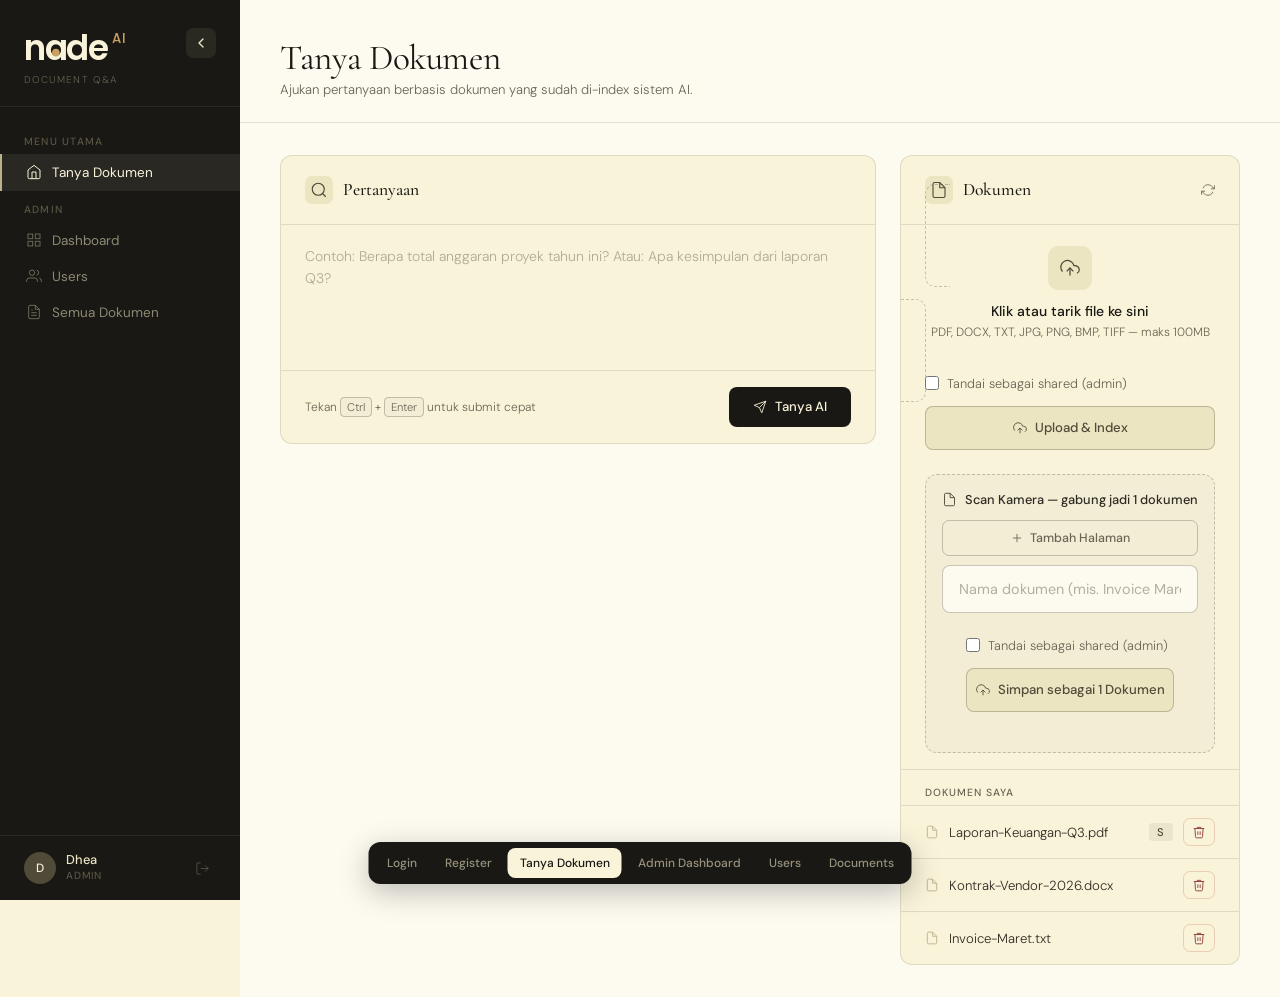
==== docs/index.html @ a58bf625 "Add preview.html" ====
<!DOCTYPE html>
<html lang="id">
<head>
<meta charset="UTF-8">
<meta name="viewport" content="width=device-width, initial-scale=1.0">
<title>Preview — Nade AI</title>
<link rel="preconnect" href="https://fonts.googleapis.com">
<link rel="preconnect" href="https://fonts.gstatic.com" crossorigin>
<link href="https://fonts.googleapis.com/css2?family=Cormorant+Garamond:ital,wght@0,300;0,400;0,500;0,600;1,300;1,400&family=DM+Sans:wght@300;400;500&family=Poppins:wght@500;600;700&display=swap" rel="stylesheet">
<style>
:root {
  --cream-lightest: #F8F3D9;
  --cream-light: #EBE5C2;
  --cream-mid: #B9B28A;
  --cream-dark: #504B38;
  --ink: #1A1814;
  --ink-soft: #2E2B22;
  --ink-muted: #6B6554;
  --surface: #FDFAF0;
  --surface-2: #F3EDD6;
  --border: rgba(80,75,56,0.15);
  --border-strong: rgba(80,75,56,0.3);
}

* { margin: 0; padding: 0; box-sizing: border-box; }

body {
  font-family: 'DM Sans', sans-serif;
  background: var(--cream-lightest);
  color: var(--ink);
  min-height: 100vh;
  overflow-x: hidden;
}

/* Subtle scrollbar */
::-webkit-scrollbar { width: 5px; }
::-webkit-scrollbar-track { background: transparent; }
::-webkit-scrollbar-thumb { background: var(--border-strong); border-radius: 3px; }

@keyframes fadeUp {
  from { opacity: 0; transform: translateY(12px); }
  to   { opacity: 1; transform: translateY(0); }
}

/* Toast */
#toast {
  position: fixed;
  bottom: 2rem; left: 50%; transform: translateX(-50%);
  background: var(--ink);
  color: var(--cream-lightest);
  padding: 0.75rem 1.5rem;
  border-radius: 8px;
  font-size: 0.825rem;
  opacity: 0;
  pointer-events: none;
  transition: opacity 0.2s;
  z-index: 9999;
  white-space: nowrap;
}
#toast.show { opacity: 1; }

/* ─── FORMS ─── */
.form-group { margin-bottom: 1.25rem; }

.form-label {
  display: block;
  font-size: 0.75rem;
  font-weight: 500;
  color: var(--cream-dark);
  margin-bottom: 0.5rem;
  text-transform: uppercase;
  letter-spacing: 0.08em;
}

.form-label span {
  font-weight: 300;
  text-transform: none;
  letter-spacing: 0;
  color: var(--ink-muted);
}

.form-input {
  width: 100%;
  height: 48px;
  background: var(--surface);
  border: 1px solid var(--border-strong);
  border-radius: 8px;
  padding: 0 1rem;
  font-family: 'DM Sans', sans-serif;
  font-size: 0.9rem;
  color: var(--ink);
  outline: none;
  transition: border-color 0.2s, background 0.2s;
}

.form-input::placeholder { color: var(--ink-muted); opacity: 0.5; }

.form-input:focus {
  border-color: var(--cream-dark);
  background: var(--cream-lightest);
}

.form-select {
  width: 100%;
  height: 48px;
  background: var(--surface);
  border: 1px solid var(--border-strong);
  border-radius: 8px;
  padding: 0 1rem;
  font-family: 'DM Sans', sans-serif;
  font-size: 0.9rem;
  color: var(--ink);
  outline: none;
  cursor: pointer;
  appearance: none;
  background-image: url("data:image/svg+xml,%3Csvg xmlns='http://www.w3.org/2000/svg' width='12' height='8' viewBox='0 0 12 8'%3E%3Cpath d='M1 1l5 5 5-5' stroke='%23504B38' stroke-width='1.5' fill='none' stroke-linecap='round'/%3E%3C/svg%3E");
  background-repeat: no-repeat;
  background-position: right 1rem center;
}

/* ─── BUTTONS ─── */
.btn-primary {
  width: 100%;
  height: 50px;
  background: var(--ink);
  color: var(--cream-lightest);
  border: none;
  border-radius: 8px;
  font-family: 'DM Sans', sans-serif;
  font-size: 0.875rem;
  font-weight: 500;
  letter-spacing: 0.04em;
  cursor: pointer;
  transition: background 0.2s, transform 0.1s;
  margin-top: 0.5rem;
}

.btn-primary:hover { background: var(--ink-soft); }
.btn-primary:active { transform: scale(0.99); }

.btn-secondary {
  height: 36px;
  padding: 0 1rem;
  background: transparent;
  border: 1px solid var(--border-strong);
  border-radius: 7px;
  font-family: 'DM Sans', sans-serif;
  font-size: 0.775rem;
  font-weight: 500;
  color: var(--ink-muted);
  cursor: pointer;
  display: inline-flex;
  align-items: center;
  gap: 6px;
  transition: all 0.15s;
}

.btn-secondary:hover { border-color: var(--cream-dark); color: var(--cream-dark); }
.btn-secondary svg { width: 14px; height: 14px; }

.btn-danger {
  height: 36px;
  padding: 0 1rem;
  background: transparent;
  border: 1px solid rgba(180,50,50,0.2);
  border-radius: 7px;
  font-family: 'DM Sans', sans-serif;
  font-size: 0.775rem;
  font-weight: 500;
  color: #8B3333;
  cursor: pointer;
  display: inline-flex;
  align-items: center;
  gap: 6px;
  transition: all 0.15s;
}

.btn-danger:hover { background: rgba(180,50,50,0.06); }
.btn-danger svg { width: 14px; height: 14px; }

.btn-refresh {
  display: inline-flex;
  align-items: center;
  gap: 6px;
  padding: 0.5rem 1rem;
  border: 1px solid var(--border-strong);
  border-radius: 7px;
  background: var(--cream-lightest);
  font-family: 'DM Sans', sans-serif;
  font-size: 0.775rem;
  font-weight: 500;
  color: var(--ink-muted);
  cursor: pointer;
  transition: all 0.15s;
}

.btn-refresh:hover { border-color: var(--cream-dark); color: var(--cream-dark); }
.btn-refresh svg { width: 13px; height: 13px; }

.btn-ask {
  height: 40px;
  padding: 0 1.5rem;
  background: var(--ink);
  color: var(--cream-lightest);
  border: none;
  border-radius: 8px;
  font-family: 'DM Sans', sans-serif;
  font-size: 0.825rem;
  font-weight: 500;
  cursor: pointer;
  display: flex;
  align-items: center;
  gap: 8px;
  transition: background 0.2s;
}

.btn-ask:hover { background: var(--ink-soft); }
.btn-ask svg { width: 14px; height: 14px; }

.btn-upload {
  margin: 0 1.5rem 1.5rem;
  width: calc(100% - 3rem);
  height: 44px;
  background: var(--cream-light);
  border: 1px solid var(--border-strong);
  border-radius: 8px;
  font-family: 'DM Sans', sans-serif;
  font-size: 0.825rem;
  font-weight: 500;
  color: var(--cream-dark);
  cursor: pointer;
  display: flex;
  align-items: center;
  justify-content: center;
  gap: 8px;
  transition: background 0.2s;
}

.btn-upload:hover { background: var(--cream-mid); color: var(--cream-lightest); }
.btn-upload svg { width: 14px; height: 14px; }

/* ─── BADGES ─── */
.badge {
  display: inline-flex;
  align-items: center;
  padding: 2px 8px;
  border-radius: 4px;
  font-size: 0.7rem;
  font-weight: 500;
  text-transform: uppercase;
  letter-spacing: 0.06em;
}

.badge-admin { background: rgba(80,75,56,0.12); color: var(--cream-dark); }
.badge-user  { background: rgba(185,178,138,0.2); color: var(--ink-muted); }
.badge-shared { background: rgba(80,75,56,0.08); color: var(--cream-dark); }

/* ─── SIDEBAR ─── */
.app-layout {
  width: 100%;
  display: grid;
  grid-template-columns: 240px 1fr;
  min-height: 100vh;
}

.sidebar {
  background: var(--ink);
  display: flex;
  flex-direction: column;
  position: sticky;
  top: 0;
  height: 100vh;
  overflow-y: auto;
}

.sidebar-header {
  padding: 1.75rem 1.5rem 1.25rem;
  border-bottom: 1px solid rgba(235,229,194,0.08);
  display: flex;
  align-items: center;
  gap: 10px;
}

.sidebar-logo {
  width: 32px; height: 32px;
  background: var(--cream-lightest);
  border-radius: 8px;
  display: flex; align-items: center; justify-content: center;
  flex-shrink: 0;
}

.sidebar-logo svg { width: 18px; height: 18px; }

.sidebar-brand {
  font-family: 'Cormorant Garamond', serif;
  font-size: 1.2rem;
  font-weight: 600;
  color: var(--cream-lightest);
  letter-spacing: 0.02em;
  line-height: 1;
}

.sidebar-brand small {
  display: block;
  font-family: 'DM Sans', sans-serif;
  font-size: 0.65rem;
  color: rgba(235,229,194,0.35);
  font-weight: 300;
  letter-spacing: 0.12em;
  text-transform: uppercase;
  margin-top: 2px;
}

.sidebar-nav { padding: 1rem 0; flex: 1; }

.sidebar-section-label {
  padding: 0.75rem 1.5rem 0.4rem;
  font-size: 0.65rem;
  font-weight: 500;
  letter-spacing: 0.12em;
  text-transform: uppercase;
  color: rgba(185,178,138,0.4);
}

.sidebar-item {
  display: flex;
  align-items: center;
  gap: 10px;
  padding: 0.6rem 1.5rem;
  cursor: pointer;
  font-size: 0.845rem;
  color: rgba(235,229,194,0.55);
  font-weight: 400;
  transition: color 0.15s, background 0.15s;
  border-left: 2px solid transparent;
  text-decoration: none;
}

.sidebar-item:hover {
  color: var(--cream-light);
  background: rgba(235,229,194,0.04);
}

.sidebar-item.active {
  color: var(--cream-lightest);
  background: rgba(248,243,217,0.07);
  border-left-color: var(--cream-mid);
}

.sidebar-item svg { width: 16px; height: 16px; opacity: 0.7; flex-shrink: 0; }
.sidebar-item.active svg { opacity: 1; }

.sidebar-user {
  padding: 1rem 1.5rem;
  border-top: 1px solid rgba(235,229,194,0.08);
  display: flex;
  align-items: center;
  gap: 10px;
}

.sidebar-avatar {
  width: 32px; height: 32px;
  border-radius: 50%;
  background: var(--cream-dark);
  display: flex; align-items: center; justify-content: center;
  font-size: 0.75rem;
  font-weight: 500;
  color: var(--cream-lightest);
  flex-shrink: 0;
}

.sidebar-user-info { flex: 1; }

.sidebar-user-name {
  font-size: 0.8rem;
  font-weight: 500;
  color: var(--cream-light);
  line-height: 1;
  margin-bottom: 2px;
}

.sidebar-user-role {
  font-size: 0.65rem;
  color: rgba(185,178,138,0.45);
  text-transform: uppercase;
  letter-spacing: 0.08em;
}

.sidebar-logout {
  width: 28px; height: 28px;
  display: flex; align-items: center; justify-content: center;
  cursor: pointer;
  color: rgba(185,178,138,0.35);
  transition: color 0.15s;
  border-radius: 6px;
}

.sidebar-logout:hover { color: var(--cream-light); background: rgba(235,229,194,0.06); }
.sidebar-logout svg { width: 15px; height: 15px; }

/* ─── MAIN CONTENT ─── */
.main-content {
  background: var(--surface);
  display: flex;
  flex-direction: column;
  min-width: 0;
}

.page-header {
  padding: 2.5rem 2.5rem 1.5rem;
  border-bottom: 1px solid var(--border);
  display: flex;
  align-items: flex-end;
  justify-content: space-between;
  animation: fadeUp 0.3s ease both;
}

.page-title {
  font-family: 'Cormorant Garamond', serif;
  font-size: 2.2rem;
  font-weight: 400;
  color: var(--ink);
  letter-spacing: -0.01em;
  line-height: 1;
  margin-bottom: 0.35rem;
}

.page-subtitle {
  font-size: 0.825rem;
  color: var(--ink-muted);
  font-weight: 300;
}

.page-body {
  padding: 2rem 2.5rem;
  flex: 1;
  animation: fadeUp 0.3s ease 0.05s both;
}

/* ─── SECTION CARDS ─── */
.section-card {
  background: var(--cream-lightest);
  border: 1px solid var(--border);
  border-radius: 12px;
  margin-bottom: 1.5rem;
  overflow: hidden;
}

.section-card-header {
  padding: 1.25rem 1.5rem;
  border-bottom: 1px solid var(--border);
  display: flex;
  align-items: center;
  justify-content: space-between;
}

.section-card-title {
  font-family: 'Cormorant Garamond', serif;
  font-size: 1.1rem;
  font-weight: 500;
  color: var(--ink);
}

.section-card-body { padding: 1.5rem; }

/* ─── STATS ─── */
.stats-grid {
  display: grid;
  grid-template-columns: repeat(4, 1fr);
  gap: 1rem;
  margin-bottom: 2rem;
}

.stat-card {
  background: var(--cream-lightest);
  border: 1px solid var(--border);
  border-radius: 12px;
  padding: 1.25rem 1.5rem;
  position: relative;
  overflow: hidden;
}

.stat-card::after {
  content: '';
  position: absolute;
  bottom: -20px; right: -20px;
  width: 80px; height: 80px;
  border-radius: 50%;
  background: var(--cream-light);
  opacity: 0.3;
}

.stat-label {
  font-size: 0.65rem;
  font-weight: 500;
  text-transform: uppercase;
  letter-spacing: 0.1em;
  color: var(--ink-muted);
  margin-bottom: 0.6rem;
}

.stat-value {
  font-family: 'Cormorant Garamond', serif;
  font-size: 2.4rem;
  font-weight: 500;
  color: var(--ink);
  line-height: 1;
  margin-bottom: 0.3rem;
}

.stat-desc {
  font-size: 0.75rem;
  color: var(--ink-muted);
  font-weight: 300;
}

.stat-icon {
  position: absolute;
  top: 1.25rem; right: 1.25rem;
  width: 32px; height: 32px;
  background: var(--cream-light);
  border-radius: 8px;
  display: flex; align-items: center; justify-content: center;
  z-index: 1;
}

.stat-icon svg { width: 16px; height: 16px; color: var(--cream-dark); }

/* ─── VECTOR STORE ─── */
.vector-grid {
  display: grid;
  grid-template-columns: repeat(3, 1fr);
  gap: 1rem;
}

.vector-item {
  background: var(--surface);
  border: 1px solid var(--border);
  border-radius: 10px;
  padding: 1rem 1.25rem;
}

.vector-item-label {
  font-size: 0.65rem;
  text-transform: uppercase;
  letter-spacing: 0.1em;
  color: var(--ink-muted);
  font-weight: 500;
  margin-bottom: 0.5rem;
}

.vector-item-value {
  font-family: 'Cormorant Garamond', serif;
  font-size: 1.6rem;
  font-weight: 500;
  color: var(--ink);
  font-variant-numeric: tabular-nums;
}

.vector-item-value.mono {
  font-family: 'DM Sans', sans-serif;
  font-size: 0.875rem;
  font-weight: 400;
  color: var(--cream-dark);
}

/* ─── TABLE ─── */
.data-table {
  width: 100%;
  border-collapse: collapse;
  font-size: 0.825rem;
}

.data-table thead th {
  text-align: left;
  padding: 0.75rem 1rem;
  font-size: 0.65rem;
  text-transform: uppercase;
  letter-spacing: 0.1em;
  font-weight: 500;
  color: var(--ink-muted);
  border-bottom: 1px solid var(--border);
  background: var(--surface-2);
}

.data-table tbody td {
  padding: 0.875rem 1rem;
  border-bottom: 1px solid var(--border);
  color: var(--ink-soft);
  font-weight: 300;
}

.data-table tbody tr:last-child td { border-bottom: none; }
.data-table tbody tr:hover td { background: rgba(235,229,194,0.2); }

/* ─── EMPTY STATE ─── */
.empty-state {
  text-align: center;
  padding: 3rem;
  color: var(--ink-muted);
  font-size: 0.85rem;
  font-weight: 300;
}

.empty-state-icon {
  width: 48px; height: 48px;
  margin: 0 auto 1rem;
  opacity: 0.25;
}

/* ─── QA PAGE ─── */
.qa-layout {
  display: grid;
  grid-template-columns: 1fr 340px;
  gap: 1.5rem;
  flex: 1;
}

.qa-main { display: flex; flex-direction: column; gap: 1.5rem; }

.qa-panel {
  background: var(--cream-lightest);
  border: 1px solid var(--border);
  border-radius: 12px;
  overflow: hidden;
}

.qa-panel-header {
  padding: 1.25rem 1.5rem;
  border-bottom: 1px solid var(--border);
  display: flex;
  align-items: center;
  gap: 10px;
}

.qa-panel-icon {
  width: 28px; height: 28px;
  background: var(--cream-light);
  border-radius: 7px;
  display: flex; align-items: center; justify-content: center;
}

.qa-panel-icon svg { width: 14px; height: 14px; color: var(--cream-dark); }

.qa-panel-title {
  font-family: 'Cormorant Garamond', serif;
  font-size: 1.1rem;
  font-weight: 500;
  color: var(--ink);
}

.qa-textarea {
  width: 100%;
  min-height: 140px;
  background: transparent;
  border: none;
  padding: 1.25rem 1.5rem;
  font-family: 'DM Sans', sans-serif;
  font-size: 0.875rem;
  color: var(--ink);
  outline: none;
  resize: none;
  font-weight: 300;
  line-height: 1.6;
}

.qa-textarea::placeholder { color: var(--ink-muted); opacity: 0.5; }

.qa-footer {
  padding: 1rem 1.5rem;
  border-top: 1px solid var(--border);
  display: flex;
  align-items: center;
  justify-content: space-between;
}

.qa-hint {
  font-size: 0.75rem;
  color: var(--ink-muted);
  font-weight: 300;
}

.qa-hint kbd {
  background: var(--surface-2);
  border: 1px solid var(--border-strong);
  border-radius: 4px;
  padding: 2px 6px;
  font-family: 'DM Sans', sans-serif;
  font-size: 0.7rem;
}

/* ─── UPLOAD ─── */
.upload-zone {
  border: 1.5px dashed var(--border-strong);
  border-radius: 10px;
  padding: 2.5rem 1.5rem;
  text-align: center;
  cursor: pointer;
  transition: border-color 0.2s, background 0.2s;
  margin: 1rem 1.5rem 0;
}

.upload-zone:hover {
  border-color: var(--cream-dark);
  background: rgba(235,229,194,0.3);
}

.upload-icon {
  width: 44px; height: 44px;
  margin: 0 auto 0.75rem;
  background: var(--cream-light);
  border-radius: 10px;
  display: flex; align-items: center; justify-content: center;
}

.upload-icon svg { width: 20px; height: 20px; color: var(--cream-dark); }

.upload-title {
  font-size: 0.875rem;
  font-weight: 500;
  color: var(--ink);
  margin-bottom: 0.25rem;
}

.upload-subtitle {
  font-size: 0.75rem;
  color: var(--ink-muted);
  font-weight: 300;
}

.checkbox-row {
  display: flex;
  align-items: center;
  gap: 8px;
  padding: 0.875rem 1.5rem;
  font-size: 0.8rem;
  color: var(--ink-muted);
  font-weight: 300;
}

input[type="checkbox"] {
  width: 14px; height: 14px;
  accent-color: var(--cream-dark);
}

.doc-list-label {
  padding: 1rem 1.5rem 0.4rem;
  font-size: 0.65rem;
  font-weight: 500;
  text-transform: uppercase;
  letter-spacing: 0.1em;
  color: var(--ink-muted);
  border-top: 1px solid var(--border);
}

/* ─── FLASH MESSAGES ─── */
.flash-msg {
  padding: 0.75rem 1rem;
  border-radius: 8px;
  margin-bottom: 1rem;
  font-size: 0.825rem;
  font-weight: 400;
}
.flash-success { background: rgba(80,75,56,0.08); border: 1px solid var(--border-strong); color: var(--cream-dark); }
.flash-error   { background: rgba(180,50,50,0.08); border: 1px solid rgba(180,50,50,0.2); color: #8B3333; }

/* ─── CONFIDENCE BADGE ─── */
.confidence-badge {
  margin-left: auto;
  font-size: 0.7rem;
  font-weight: 500;
  padding: 3px 8px;
  border-radius: 20px;
  letter-spacing: 0.04em;
}
.conf-high { background: rgba(40,100,60,0.1); color: #2a6040; }
.conf-mid  { background: rgba(140,100,20,0.1); color: #7a5a10; }
.conf-low  { background: rgba(180,50,50,0.1); color: #8B3333; }

/* ─── CONFLICT BANNER ─── */
.conflict-banner {
  margin: 0 1.5rem 1.5rem;
  background: rgba(180,50,50,0.05);
  border: 1px solid rgba(180,50,50,0.2);
  border-radius: 8px;
  padding: 1rem;
}
.conflict-banner-header {
  display: flex;
  align-items: center;
  gap: 6px;
  color: #8B3333;
  font-size: 0.825rem;
  margin-bottom: 0.75rem;
}
.conflict-item {
  padding: 0.5rem 0;
  border-top: 1px solid rgba(180,50,50,0.1);
  font-size: 0.8rem;
}
.conflict-badge {
  display: inline-flex;
  align-items: center;
  padding: 1px 6px;
  border-radius: 3px;
  font-size: 0.65rem;
  font-weight: 600;
  letter-spacing: 0.06em;
  margin-right: 6px;
}
.severity-high   { background: rgba(180,50,50,0.15); color: #8B3333; }
.severity-medium { background: rgba(150,100,20,0.15); color: #7a5a10; }
.severity-low    { background: rgba(80,75,56,0.12); color: var(--cream-dark); }
.conflict-type {
  font-size: 0.7rem;
  font-weight: 500;
  color: var(--ink-muted);
  text-transform: uppercase;
  letter-spacing: 0.06em;
  margin-right: 8px;
}
.conflict-desc {
  margin-top: 4px;
  font-size: 0.8rem;
  color: var(--ink-muted);
  font-weight: 300;
  line-height: 1.5;
}

/* ─── HALLUCINATION ROW ─── */
.hallucination-row {
  padding: 0.75rem 1.5rem;
  border-top: 1px solid var(--border);
  display: flex;
  align-items: center;
  gap: 8px;
  font-size: 0.775rem;
}
.hall-label { color: var(--ink-muted); font-weight: 300; }
.hall-status {
  font-size: 0.65rem;
  font-weight: 600;
  padding: 2px 8px;
  border-radius: 20px;
  text-transform: uppercase;
  letter-spacing: 0.06em;
}
.hall-verified  { background: rgba(40,100,60,0.1); color: #2a6040; }
.hall-flagged   { background: rgba(180,50,50,0.1); color: #8B3333; }
.hall-no_claims { background: rgba(80,75,56,0.08); color: var(--ink-muted); }

/* ─── DRAG OVER ─── */
.upload-zone.drag-over {
  border-color: var(--cream-dark);
  background: rgba(235,229,194,0.4);
}

/* ─── NADE AI BRAND LOGO ─── */
.sidebar-header { align-items: flex-start; justify-content: space-between; gap: 8px; }
.sidebar-brand-block { display: flex; flex-direction: column; gap: 4px; min-width: 0; }
.sidebar-wordmark {
  width: 116px; height: auto; color: var(--cream-lightest); display: block;
}
.sidebar-brand-sub {
  font-family: 'DM Sans', sans-serif; font-size: 0.62rem;
  color: rgba(235,229,194,0.35); font-weight: 300;
  letter-spacing: 0.14em; text-transform: uppercase;
}
.auth-wordmark { width: 150px; height: auto; color: var(--cream-lightest); display: block; }
.qa-panel-icon svg { width: 18px; height: 18px; }
.form-split { display: grid; grid-template-columns: 1fr 1fr; gap: 1.5rem; align-items: start; }

/* ─── NAV CHROME (drawer / collapse) ─── */
.app-layout { transition: grid-template-columns .25s ease; }
.sidebar { transition: transform .28s ease; }

/* Mobile top app bar + overlay — hidden on desktop */
.mobile-topbar { display: none; }
.nav-overlay {
  position: fixed; inset: 0; background: rgba(0,0,0,.45);
  opacity: 0; visibility: hidden; transition: opacity .25s, visibility .25s; z-index: 65;
}

/* Desktop collapse button (chevron in sidebar header) */
.nav-collapse-btn {
  margin-left: auto; width: 30px; height: 30px; flex-shrink: 0;
  display: inline-flex; align-items: center; justify-content: center;
  background: rgba(235,229,194,.08); border: none; border-radius: 7px;
  color: var(--cream-light); cursor: pointer; transition: background .15s;
}
.nav-collapse-btn:hover { background: rgba(235,229,194,.16); }
.nav-collapse-btn svg { width: 16px; height: 16px; }

/* Floating "open menu" button — only when collapsed/closed */
.nav-fab {
  position: fixed; left: 14px; top: 14px; z-index: 60;
  width: 42px; height: 42px; display: none;
  align-items: center; justify-content: center;
  background: var(--ink); color: var(--cream-lightest);
  border: none; border-radius: 10px; cursor: pointer;
  box-shadow: 0 4px 16px rgba(0,0,0,.2);
}
.nav-fab svg { width: 20px; height: 20px; }

/* Desktop: sidebar hidden */
body.nav-collapsed .app-layout { grid-template-columns: 0 1fr; }
body.nav-collapsed .sidebar { transform: translateX(-100%); }
body.nav-collapsed .nav-fab { display: flex; }

/* ─── TABLET (≤960px): narrower sidebar, stacked QA ─── */
@media (max-width: 960px) {
  .app-layout { grid-template-columns: 200px 1fr; }
  .qa-layout { grid-template-columns: 1fr !important; }
  .stats-grid { grid-template-columns: repeat(2, 1fr) !important; }
}

/* ─── PHONES & SMALL TABLETS (≤768px): off-canvas drawer ─── */
@media (max-width: 768px) {
  .app-layout { grid-template-columns: 1fr; }

  .mobile-topbar {
    display: flex; align-items: center; gap: 10px;
    position: fixed; top: 0; left: 0; right: 0; height: 56px;
    padding: 0 12px; background: var(--ink); z-index: 60;
    border-bottom: 1px solid rgba(235,229,194,.08);
  }
  .topbar-wordmark { width: 86px; height: auto; color: var(--cream-lightest); }
  .nav-toggle {
    width: 40px; height: 40px; display: inline-flex; flex-shrink: 0;
    align-items: center; justify-content: center;
    background: transparent; border: none; color: var(--cream-lightest); cursor: pointer;
  }

  /* sidebar becomes a slide-in drawer */
  .sidebar {
    position: fixed; top: 0; left: 0; height: 100vh;
    width: min(82vw, 300px); transform: translateX(-100%); z-index: 70;
  }
  body.nav-open .sidebar { transform: none; }
  body.nav-open .nav-overlay { opacity: 1; visibility: visible; }

  /* drawer is the only menu mechanism on mobile */
  .nav-collapse-btn, .nav-fab { display: none !important; }
  body.nav-collapsed .sidebar { transform: translateX(-100%); }

  .sidebar-header { flex-direction: column; align-items: flex-start; }
  .sidebar-item { padding: 0.85rem 1.5rem; }   /* bigger touch targets */

  .main-content { padding: calc(56px + 1rem) 1rem 5rem !important; min-width: 0; overflow-x: hidden; }
  .page-title { font-size: 1.4rem; }
  .stats-grid, .vector-grid { grid-template-columns: 1fr !important; }
  .form-split { grid-template-columns: 1fr !important; }

  /* tables become stacked cards (no horizontal scroll) */
  .data-table { min-width: 0; }
  .data-table thead { display: none; }
  .data-table, .data-table tbody, .data-table tr, .data-table td { display: block; width: 100%; }
  .data-table tr {
    border: 1px solid var(--border); border-radius: 10px;
    margin-bottom: 0.75rem; padding: 0.35rem 0.9rem; background: var(--cream-lightest);
  }
  .data-table td {
    display: flex; justify-content: space-between; align-items: center; gap: 1rem;
    padding: 0.45rem 0; border: none; text-align: right; max-width: none !important; white-space: normal !important;
  }
  .data-table td::before {
    content: attr(data-label); font-weight: 500; color: var(--ink-muted);
    text-align: left; flex-shrink: 0;
  }
  .data-table td:last-child { justify-content: flex-end; }

  .qa-footer { flex-direction: column; align-items: stretch; gap: 0.6rem; }
  .btn-ask { width: 100%; justify-content: center; }
}

/* ─── AUTH responsive ─── */
@media (max-width: 900px) {
  .auth-layout { grid-template-columns: 1fr; }
  .auth-panel-left { display: none; }
  .auth-panel-right { min-height: 100vh; }
}

/* ─── VERY SMALL (≤480px) ─── */
@media (max-width: 480px) {
  .stats-grid, .vector-grid { grid-template-columns: 1fr !important; }
  .auth-form-container { max-width: 100%; }
}

/* ─── MULTI-PAGE SCAN ─── */
.scan-card {
  margin: 0 1.5rem 1rem;
  padding: 1rem;
  border: 1px dashed var(--border-strong);
  border-radius: 12px;
  background: var(--surface-2);
}
.scan-card-head {
  display: flex; align-items: center; gap: 8px;
  font-size: 0.8rem; font-weight: 500; color: var(--ink-soft);
  margin-bottom: 0.75rem;
}
.scan-card-head svg { color: var(--cream-dark); }
.scan-thumbs {
  display: grid; grid-template-columns: repeat(auto-fill, minmax(72px, 1fr));
  gap: 8px; margin-bottom: 0.75rem;
}
.scan-thumbs:empty { display: none; }
.scan-thumb {
  position: relative; aspect-ratio: 3/4; border-radius: 8px; overflow: hidden;
  border: 2px solid transparent; background: var(--cream-light);
}
.scan-thumb img { width: 100%; height: 100%; object-fit: cover; display: block; }
.scan-thumb.failed { border-color: #B43232; }
.scan-thumb-no {
  position: absolute; top: 3px; left: 4px; font-size: 0.65rem; font-weight: 600;
  color: #fff; background: rgba(0,0,0,0.55); border-radius: 4px; padding: 0 5px;
}
.scan-thumb-x {
  position: absolute; top: 2px; right: 3px; width: 18px; height: 18px;
  border: none; border-radius: 50%; background: rgba(0,0,0,0.55); color: #fff;
  font-size: 14px; line-height: 1; cursor: pointer;
}
.scan-thumb-re {
  position: absolute; bottom: 0; left: 0; right: 0; border: none;
  background: #B43232; color: #fff; font-size: 0.6rem; padding: 3px 0; cursor: pointer;
}
.scan-btn { width: 100%; justify-content: center; margin-bottom: 0.6rem; }
.scan-name { margin-bottom: 0.6rem; }

/* ─── AUTH LAYOUT ─── */
.auth-layout {
  width: 100%;
  display: grid;
  grid-template-columns: 1fr 1fr;
  min-height: 100vh;
}

.auth-panel-left {
  background: var(--ink);
  display: flex;
  flex-direction: column;
  justify-content: space-between;
  padding: 3rem;
  position: relative;
  overflow: hidden;
}

.auth-panel-left::before {
  content: '';
  position: absolute;
  top: -100px; right: -100px;
  width: 400px; height: 400px;
  border-radius: 50%;
  background: radial-gradient(circle, rgba(185,178,138,0.12) 0%, transparent 70%);
  pointer-events: none;
}

.auth-panel-left::after {
  content: '';
  position: absolute;
  bottom: -80px; left: -80px;
  width: 320px; height: 320px;
  border-radius: 50%;
  background: radial-gradient(circle, rgba(235,229,194,0.08) 0%, transparent 70%);
  pointer-events: none;
}

.auth-brand {
  display: flex;
  align-items: center;
  gap: 12px;
  z-index: 1;
}

.auth-logo {
  width: 40px; height: 40px;
  background: var(--cream-lightest);
  border-radius: 10px;
  display: flex; align-items: center; justify-content: center;
}

.auth-logo svg { width: 22px; height: 22px; }

.auth-brand-name {
  font-family: 'Cormorant Garamond', serif;
  font-size: 1.5rem;
  font-weight: 600;
  color: var(--cream-lightest);
  letter-spacing: 0.02em;
}

.auth-tagline { z-index: 1; }

.auth-tagline h1 {
  font-family: 'Cormorant Garamond', serif;
  font-size: 3.2rem;
  font-weight: 300;
  line-height: 1.15;
  color: var(--cream-lightest);
  letter-spacing: -0.01em;
  margin-bottom: 1rem;
}

.auth-tagline h1 em {
  font-style: italic;
  color: var(--cream-mid);
}

.auth-tagline p {
  font-size: 0.875rem;
  color: rgba(248,243,217,0.5);
  font-weight: 300;
  line-height: 1.6;
  max-width: 280px;
}

.auth-ornament {
  position: absolute;
  right: 2rem; top: 50%;
  transform: translateY(-50%);
  opacity: 0.06;
  z-index: 0;
}

.auth-ornament svg { width: 200px; height: 200px; }

.auth-panel-right {
  display: flex;
  align-items: center;
  justify-content: center;
  background: var(--cream-lightest);
  padding: 2rem;
}

.auth-form-container {
  width: 100%;
  max-width: 380px;
  animation: fadeUp 0.3s ease both;
}

.auth-form-title {
  font-family: 'Cormorant Garamond', serif;
  font-size: 2rem;
  font-weight: 500;
  color: var(--ink);
  margin-bottom: 0.4rem;
}

.auth-form-subtitle {
  font-size: 0.825rem;
  color: var(--ink-muted);
  margin-bottom: 2.5rem;
  font-weight: 300;
}

.auth-footer {
  text-align: center;
  margin-top: 1.75rem;
  font-size: 0.825rem;
  color: var(--ink-muted);
}

.auth-footer a {
  color: var(--cream-dark);
  text-decoration: none;
  font-weight: 500;
  border-bottom: 1px solid var(--border-strong);
  padding-bottom: 1px;
}

/* ─── RESPONSIVE: phones / narrow screens ─── */
@media (max-width: 820px) {
  .auth-layout { grid-template-columns: 1fr; }
  .auth-panel-left { display: none !important; }   /* only show the form on phones */
  .auth-panel-right { min-height: 100vh; padding: 1.5rem; }
  .auth-form-container { max-width: 400px; }
  .auth-form-title { font-size: 1.75rem; }
}

/* preview-only chrome */
#preview-switch {
  position: fixed; bottom: 16px; left: 50%; transform: translateX(-50%);
  display: flex; gap: 4px; background: var(--ink); padding: 6px;
  border-radius: 12px; z-index: 9999; box-shadow: 0 8px 30px rgba(0,0,0,.25);
  max-width: 94vw; overflow-x: auto;
}
#preview-switch button {
  border: none; background: transparent; color: rgba(235,229,194,.6);
  font: 500 .75rem 'DM Sans',sans-serif; padding: 7px 12px; border-radius: 8px;
  cursor: pointer; white-space: nowrap;
}
#preview-switch button.active { background: var(--cream-lightest); color: var(--ink); }
</style>
</head>
<body>
<div id="toast"></div>
<svg style="display:none">
  <symbol id="ico-logo" viewBox="0 0 24 24" fill="none" stroke="currentColor" stroke-width="1.5">
    <path d="M12 2L2 7l10 5 10-5-10-5zM2 17l10 5 10-5M2 12l10 5 10-5"/>
  </symbol>
  <!-- nade AI brand: compact square mark ("n" + gold dot) -->
  <symbol id="nade-mark" viewBox="0 0 32 32">
    <text x="16" y="25" text-anchor="middle" font-family="Poppins, sans-serif"
          font-weight="600" font-size="27" fill="currentColor">n</text>
    <circle cx="21.5" cy="17.5" r="3.3" fill="#C8A062"/>
  </symbol>
  <!-- nade AI brand: full wordmark -->
  <symbol id="nade-wordmark" viewBox="0 0 182 64">
    <text x="0" y="50" font-family="Poppins, sans-serif" font-weight="600"
          font-size="54" letter-spacing="-2" fill="currentColor">nade</text>
    <circle cx="50" cy="38.5" r="6" fill="#C8A062"/>
    <text x="138" y="24" font-family="Poppins, sans-serif" font-weight="500"
          font-size="21" letter-spacing="1" fill="#C8A062">AI</text>
  </symbol>
  <symbol id="ico-home" viewBox="0 0 24 24" fill="none" stroke="currentColor" stroke-width="1.5">
    <path d="M3 9l9-7 9 7v11a2 2 0 01-2 2H5a2 2 0 01-2-2z"/>
    <polyline points="9 22 9 12 15 12 15 22"/>
  </symbol>
  <symbol id="ico-grid" viewBox="0 0 24 24" fill="none" stroke="currentColor" stroke-width="1.5">
    <rect x="3" y="3" width="7" height="7"/>
    <rect x="14" y="3" width="7" height="7"/>
    <rect x="14" y="14" width="7" height="7"/>
    <rect x="3" y="14" width="7" height="7"/>
  </symbol>
  <symbol id="ico-users" viewBox="0 0 24 24" fill="none" stroke="currentColor" stroke-width="1.5">
    <path d="M17 21v-2a4 4 0 00-4-4H5a4 4 0 00-4 4v2"/>
    <circle cx="9" cy="7" r="4"/>
    <path d="M23 21v-2a4 4 0 00-3-3.87M16 3.13a4 4 0 010 7.75"/>
  </symbol>
  <symbol id="ico-docs" viewBox="0 0 24 24" fill="none" stroke="currentColor" stroke-width="1.5">
    <path d="M14 2H6a2 2 0 00-2 2v16a2 2 0 002 2h12a2 2 0 002-2V8z"/>
    <polyline points="14 2 14 8 20 8"/>
    <line x1="16" y1="13" x2="8" y2="13"/>
    <line x1="16" y1="17" x2="8" y2="17"/>
    <line x1="10" y1="9" x2="8" y2="9"/>
  </symbol>
  <symbol id="ico-logout" viewBox="0 0 24 24" fill="none" stroke="currentColor" stroke-width="1.5">
    <path d="M9 21H5a2 2 0 01-2-2V5a2 2 0 012-2h4"/>
    <polyline points="16 17 21 12 16 7"/>
    <line x1="21" y1="12" x2="9" y2="12"/>
  </symbol>
  <symbol id="ico-upload" viewBox="0 0 24 24" fill="none" stroke="currentColor" stroke-width="1.5">
    <polyline points="16 16 12 12 8 16"/>
    <line x1="12" y1="12" x2="12" y2="21"/>
    <path d="M20.39 18.39A5 5 0 0018 9h-1.26A8 8 0 103 16.3"/>
  </symbol>
  <symbol id="ico-send" viewBox="0 0 24 24" fill="none" stroke="currentColor" stroke-width="1.5">
    <line x1="22" y1="2" x2="11" y2="13"/>
    <polygon points="22 2 15 22 11 13 2 9 22 2"/>
  </symbol>
  <symbol id="ico-refresh" viewBox="0 0 24 24" fill="none" stroke="currentColor" stroke-width="1.5">
    <polyline points="23 4 23 10 17 10"/>
    <polyline points="1 20 1 14 7 14"/>
    <path d="M3.51 9a9 9 0 0114.85-3.36L23 10M1 14l4.64 4.36A9 9 0 0020.49 15"/>
  </symbol>
  <symbol id="ico-file" viewBox="0 0 24 24" fill="none" stroke="currentColor" stroke-width="1.5">
    <path d="M13 2H6a2 2 0 00-2 2v16a2 2 0 002 2h12a2 2 0 002-2V9z"/>
    <polyline points="13 2 13 9 20 9"/>
  </symbol>
  <symbol id="ico-trash" viewBox="0 0 24 24" fill="none" stroke="currentColor" stroke-width="1.5">
    <polyline points="3 6 5 6 21 6"/>
    <path d="M19 6l-1 14a2 2 0 01-2 2H8a2 2 0 01-2-2L5 6"/>
    <path d="M10 11v6M14 11v6M9 6V4h6v2"/>
  </symbol>
  <symbol id="ico-plus" viewBox="0 0 24 24" fill="none" stroke="currentColor" stroke-width="1.5">
    <line x1="12" y1="5" x2="12" y2="19"/>
    <line x1="5" y1="12" x2="19" y2="12"/>
  </symbol>
  <symbol id="ico-search" viewBox="0 0 24 24" fill="none" stroke="currentColor" stroke-width="1.5">
    <circle cx="11" cy="11" r="8"/>
    <line x1="21" y1="21" x2="16.65" y2="16.65"/>
  </symbol>
  <symbol id="ico-warning" viewBox="0 0 24 24" fill="none" stroke="currentColor" stroke-width="1.5">
    <path d="M10.29 3.86L1.82 18a2 2 0 001.71 3h16.94a2 2 0 001.71-3L13.71 3.86a2 2 0 00-3.42 0z"/>
    <line x1="12" y1="9" x2="12" y2="13"/>
    <line x1="12" y1="17" x2="12.01" y2="17"/>
  </symbol>
</svg>
<div class="preview-page" data-page="login" hidden>


<div class="auth-layout">

  <!-- LEFT PANEL -->
  <div class="auth-panel-left">
    <div class="auth-brand">
      <svg class="auth-wordmark" width="150" height="53" viewBox="0 0 182 64" aria-label="nade AI"><use href="#nade-wordmark"/></svg>
    </div>

    <div class="auth-tagline">
      <h1>Tanya dokumenmu,<br>dapatkan <em>jawaban</em><br>yang tepat.</h1>
      <p>Sistem tanya-jawab berbasis dokumen lokal bertenaga AI — privat, cepat, dan aman.</p>
    </div>

    <div class="auth-ornament">
      <svg viewBox="0 0 200 200" fill="none" stroke="white" stroke-width="0.5">
        <circle cx="100" cy="100" r="90"/>
        <circle cx="100" cy="100" r="70"/>
        <circle cx="100" cy="100" r="50"/>
        <circle cx="100" cy="100" r="30"/>
        <line x1="10" y1="100" x2="190" y2="100"/>
        <line x1="100" y1="10" x2="100" y2="190"/>
        <line x1="29" y1="29" x2="171" y2="171"/>
        <line x1="171" y1="29" x2="29" y2="171"/>
      </svg>
    </div>
  </div>

  <!-- RIGHT PANEL -->
  <div class="auth-panel-right">
    <div class="auth-form-container">
      <div class="auth-form-title">Selamat datang</div>
      <div class="auth-form-subtitle">Masuk untuk menggunakan Nade AI</div>

      
        
      

      <form method="POST" action="#">
        <input type="hidden" name="csrf_token" value="preview">

        <div class="form-group">
          <label class="form-label">Username</label>
          <input class="form-input" type="text" name="username" placeholder="masukkan username" required autocomplete="username">
        </div>

        <div class="form-group">
          <label class="form-label">Password</label>
          <input class="form-input" type="password" name="password" placeholder="masukkan password" required autocomplete="current-password">
        </div>

        <button class="btn-primary" type="submit">Masuk</button>
      </form>

      <div class="auth-footer">
        Belum punya akun? <a href="#">Buat akun gratis</a>
      </div>
    </div>
  </div>

</div>


</div><div class="preview-page" data-page="register" hidden>


<div class="auth-layout">

  <div class="auth-panel-left">
    <div class="auth-brand">
      <svg class="auth-wordmark" width="150" height="53" viewBox="0 0 182 64" aria-label="nade AI"><use href="#nade-wordmark"/></svg>
    </div>

    <div class="auth-tagline">
      <h1>Bergabunglah,<br>mulai <em>eksplorasi</em><br>dokumenmu.</h1>
      <p>Daftarkan akun dan mulai mengindex dokumen. Gratis, lokal, dan sepenuhnya milikmu.</p>
    </div>
  </div>

  <div class="auth-panel-right">
    <div class="auth-form-container">
      <div class="auth-form-title">Buat Akun Baru</div>
      <div class="auth-form-subtitle">Daftarkan akun untuk mulai menggunakan Nade AI</div>

      
        
      

      <form method="POST" action="#">
        <input type="hidden" name="csrf_token" value="preview">

        <div class="form-group">
          <label class="form-label">Username</label>
          <input class="form-input" type="text" name="username" placeholder="minimum 3 karakter" required minlength="3">
        </div>

        <div class="form-group">
          <label class="form-label">Email <span>— opsional</span></label>
          <input class="form-input" type="email" name="email" placeholder="email@example.com">
        </div>

        <div class="form-group">
          <label class="form-label">Password</label>
          <input class="form-input" type="password" name="password" placeholder="minimum 6 karakter" required minlength="6">
        </div>

        <button class="btn-primary" type="submit">Buat Akun</button>
      </form>

      <div class="auth-footer">
        Sudah punya akun? <a href="#">Login sekarang</a>
      </div>
    </div>
  </div>

</div>


</div><div class="preview-page" data-page="qa">


<div class="app-layout">
  
  <!-- Mobile top app bar (phones only) -->
<header class="mobile-topbar">
  <button class="nav-toggle" type="button" data-nav="open" aria-label="Buka menu">
    <svg viewBox="0 0 24 24" width="22" height="22" fill="none" stroke="currentColor" stroke-width="2" stroke-linecap="round"><line x1="3" y1="6" x2="21" y2="6"/><line x1="3" y1="12" x2="21" y2="12"/><line x1="3" y1="18" x2="21" y2="18"/></svg>
  </button>
  <svg class="topbar-wordmark" width="86" height="30" viewBox="0 0 182 64" aria-label="nade AI"><use href="#nade-wordmark"/></svg>
</header>

<!-- Backdrop when drawer open -->
<div class="nav-overlay" data-nav="close"></div>

<!-- Floating button to reopen sidebar when collapsed (desktop) -->
<button class="nav-fab" type="button" data-nav="show" aria-label="Tampilkan menu">
  <svg width="20" height="20" viewBox="0 0 24 24" fill="none" stroke="currentColor" stroke-width="2" stroke-linecap="round"><line x1="3" y1="6" x2="21" y2="6"/><line x1="3" y1="12" x2="21" y2="12"/><line x1="3" y1="18" x2="21" y2="18"/></svg>
</button>

<!-- Sidebar -->
<aside class="sidebar">
  <div class="sidebar-header">
    <div class="sidebar-brand-block">
      <svg class="sidebar-wordmark" width="116" height="41" viewBox="0 0 182 64" aria-label="nade AI"><use href="#nade-wordmark"/></svg>
      <small class="sidebar-brand-sub">Document Q&amp;A</small>
    </div>
    <button class="nav-collapse-btn" type="button" data-nav="collapse" aria-label="Sembunyikan menu" title="Sembunyikan menu">
      <svg width="16" height="16" viewBox="0 0 24 24" fill="none" stroke="currentColor" stroke-width="2" stroke-linecap="round" stroke-linejoin="round"><polyline points="15 18 9 12 15 6"/></svg>
    </button>
  </div>

  <nav class="sidebar-nav">
    <div class="sidebar-section-label">Menu Utama</div>
    <a href="#" class="sidebar-item active">
      <svg><use href="#ico-home"/></svg> Tanya Dokumen
    </a>

    
    <div class="sidebar-section-label">Admin</div>
    <a href="#" class="sidebar-item ">
      <svg><use href="#ico-grid"/></svg> Dashboard
    </a>
    <a href="#" class="sidebar-item ">
      <svg><use href="#ico-users"/></svg> Users
    </a>
    <a href="#" class="sidebar-item ">
      <svg><use href="#ico-docs"/></svg> Semua Dokumen
    </a>
    
  </nav>

  <div class="sidebar-user">
    <div class="sidebar-avatar">D</div>
    <div class="sidebar-user-info">
      <div class="sidebar-user-name">Dhea</div>
      <div class="sidebar-user-role">admin</div>
    </div>
    <a href="#" class="sidebar-logout" title="Logout">
      <svg><use href="#ico-logout"/></svg>
    </a>
  </div>
</aside>

  <div class="main-content">
    <div class="page-header">
      <div>
        <div class="page-title">Tanya Dokumen</div>
        <div class="page-subtitle">Ajukan pertanyaan berbasis dokumen yang sudah di-index sistem AI.</div>
      </div>
    </div>

    <div class="page-body">

      
      
        
      

      <div class="qa-layout">

        <!-- QUESTION + ANSWER COLUMN -->
        <div class="qa-main">
          <div class="qa-panel">
            <div class="qa-panel-header">
              <div class="qa-panel-icon">
                <svg><use href="#ico-search"/></svg>
              </div>
              <span class="qa-panel-title">Pertanyaan</span>
            </div>
            <form method="POST" action="#" id="qa-form">
              <input type="hidden" name="csrf_token" value="preview">
              <textarea
                class="qa-textarea"
                name="question"
                id="qa-input"
                placeholder="Contoh: Berapa total anggaran proyek tahun ini? Atau: Apa kesimpulan dari laporan Q3?"
              ></textarea>
              <div class="qa-footer">
                <div class="qa-hint">Tekan <kbd>Ctrl</kbd> + <kbd>Enter</kbd> untuk submit cepat</div>
                <button class="btn-ask" type="submit">
                  <svg><use href="#ico-send"/></svg> Tanya AI
                </button>
              </div>
            </form>
          </div>

          
        </div>

        <!-- UPLOAD + DOCUMENTS PANEL -->
        <div>
          <div class="qa-panel">
            <div class="qa-panel-header">
              <div class="qa-panel-icon">
                <svg><use href="#ico-file"/></svg>
              </div>
              <span class="qa-panel-title">Dokumen</span>
              <div style="margin-left:auto">
                <a href="#" style="color:var(--ink-muted);display:flex;align-items:center" title="Refresh">
                  <svg width="14" height="14"><use href="#ico-refresh"/></svg>
                </a>
              </div>
            </div>

            <form method="POST" action="#" enctype="multipart/form-data">
              <input type="hidden" name="csrf_token" value="preview">
              <label class="upload-zone" for="file-input">
                <div class="upload-icon"><svg><use href="#ico-upload"/></svg></div>
                <div class="upload-title" id="upload-title">Klik atau tarik file ke sini</div>
                <div class="upload-subtitle">PDF, DOCX, TXT, JPG, PNG, BMP, TIFF — maks 100MB</div>
              </label>
              <input type="file" id="file-input" name="file" style="display:none"
                     accept=".pdf,.docx,.txt,.jpg,.jpeg,.png,.bmp,.tiff">

              
              <div class="checkbox-row">
                <input type="checkbox" id="shared-cb" name="shared" value="1">
                <label for="shared-cb">Tandai sebagai shared (admin)</label>
              </div>
              

              <button class="btn-upload" type="submit">
                <svg><use href="#ico-upload"/></svg> Upload &amp; Index
              </button>
            </form>

            <!-- ── Multi-page camera scan ── -->
            <div class="scan-card">
              <div class="scan-card-head">
                <svg width="15" height="15"><use href="#ico-file"/></svg>
                <span>Scan Kamera — gabung jadi 1 dokumen</span>
              </div>
              <div id="scan-thumbs" class="scan-thumbs"></div>
              <input type="file" id="scan-input" accept="image/*" capture="environment" multiple style="display:none">
              <button type="button" id="scan-add" class="btn-secondary scan-btn">
                <svg><use href="#ico-plus"/></svg> Tambah Halaman
              </button>
              <input type="text" id="scan-name" class="form-input scan-name" placeholder="Nama dokumen (mis. Invoice Maret)">
              
              <div class="checkbox-row">
                <input type="checkbox" id="scan-shared" value="1">
                <label for="scan-shared">Tandai sebagai shared (admin)</label>
              </div>
              
              <button type="button" id="scan-save" class="btn-upload" disabled>
                <svg><use href="#ico-upload"/></svg> Simpan sebagai 1 Dokumen
              </button>
            </div>

            <div class="doc-list-label">Dokumen Saya</div>

            
              
              <div style="display:flex;align-items:center;gap:10px;padding:0.75rem 1.5rem;border-top:1px solid var(--border);font-size:0.825rem">
                <svg width="14" height="14" style="color:var(--cream-mid);flex-shrink:0"><use href="#ico-file"/></svg>
                <span style="flex:1;font-weight:300;color:var(--ink-soft);overflow:hidden;text-overflow:ellipsis;white-space:nowrap" title="Laporan-Keuangan-Q3.pdf">Laporan-Keuangan-Q3.pdf</span>
                
                <span class="badge badge-shared" style="flex-shrink:0">S</span>
                
                <form method="POST" action="#" style="flex-shrink:0" onsubmit="return confirm('Hapus dokumen ini?')">
                  <input type="hidden" name="csrf_token" value="preview">
                  <button type="submit" class="btn-danger" style="height:28px;padding:0 8px" title="Hapus">
                    <svg><use href="#ico-trash"/></svg>
                  </button>
                </form>
              </div>
              
              <div style="display:flex;align-items:center;gap:10px;padding:0.75rem 1.5rem;border-top:1px solid var(--border);font-size:0.825rem">
                <svg width="14" height="14" style="color:var(--cream-mid);flex-shrink:0"><use href="#ico-file"/></svg>
                <span style="flex:1;font-weight:300;color:var(--ink-soft);overflow:hidden;text-overflow:ellipsis;white-space:nowrap" title="Kontrak-Vendor-2026.docx">Kontrak-Vendor-2026.docx</span>
                
                <form method="POST" action="#" style="flex-shrink:0" onsubmit="return confirm('Hapus dokumen ini?')">
                  <input type="hidden" name="csrf_token" value="preview">
                  <button type="submit" class="btn-danger" style="height:28px;padding:0 8px" title="Hapus">
                    <svg><use href="#ico-trash"/></svg>
                  </button>
                </form>
              </div>
              
              <div style="display:flex;align-items:center;gap:10px;padding:0.75rem 1.5rem;border-top:1px solid var(--border);font-size:0.825rem">
                <svg width="14" height="14" style="color:var(--cream-mid);flex-shrink:0"><use href="#ico-file"/></svg>
                <span style="flex:1;font-weight:300;color:var(--ink-soft);overflow:hidden;text-overflow:ellipsis;white-space:nowrap" title="Invoice-Maret.txt">Invoice-Maret.txt</span>
                
                <form method="POST" action="#" style="flex-shrink:0" onsubmit="return confirm('Hapus dokumen ini?')">
                  <input type="hidden" name="csrf_token" value="preview">
                  <button type="submit" class="btn-danger" style="height:28px;padding:0 8px" title="Hapus">
                    <svg><use href="#ico-trash"/></svg>
                  </button>
                </form>
              </div>
              
            
          </div>
        </div>

      </div>
    </div>
  </div>
</div>


</div><div class="preview-page" data-page="dashboard" hidden>


<div class="app-layout">
  
  <!-- Mobile top app bar (phones only) -->
<header class="mobile-topbar">
  <button class="nav-toggle" type="button" data-nav="open" aria-label="Buka menu">
    <svg viewBox="0 0 24 24" width="22" height="22" fill="none" stroke="currentColor" stroke-width="2" stroke-linecap="round"><line x1="3" y1="6" x2="21" y2="6"/><line x1="3" y1="12" x2="21" y2="12"/><line x1="3" y1="18" x2="21" y2="18"/></svg>
  </button>
  <svg class="topbar-wordmark" width="86" height="30" viewBox="0 0 182 64" aria-label="nade AI"><use href="#nade-wordmark"/></svg>
</header>

<!-- Backdrop when drawer open -->
<div class="nav-overlay" data-nav="close"></div>

<!-- Floating button to reopen sidebar when collapsed (desktop) -->
<button class="nav-fab" type="button" data-nav="show" aria-label="Tampilkan menu">
  <svg width="20" height="20" viewBox="0 0 24 24" fill="none" stroke="currentColor" stroke-width="2" stroke-linecap="round"><line x1="3" y1="6" x2="21" y2="6"/><line x1="3" y1="12" x2="21" y2="12"/><line x1="3" y1="18" x2="21" y2="18"/></svg>
</button>

<!-- Sidebar -->
<aside class="sidebar">
  <div class="sidebar-header">
    <div class="sidebar-brand-block">
      <svg class="sidebar-wordmark" width="116" height="41" viewBox="0 0 182 64" aria-label="nade AI"><use href="#nade-wordmark"/></svg>
      <small class="sidebar-brand-sub">Document Q&amp;A</small>
    </div>
    <button class="nav-collapse-btn" type="button" data-nav="collapse" aria-label="Sembunyikan menu" title="Sembunyikan menu">
      <svg width="16" height="16" viewBox="0 0 24 24" fill="none" stroke="currentColor" stroke-width="2" stroke-linecap="round" stroke-linejoin="round"><polyline points="15 18 9 12 15 6"/></svg>
    </button>
  </div>

  <nav class="sidebar-nav">
    <div class="sidebar-section-label">Menu Utama</div>
    <a href="#" class="sidebar-item ">
      <svg><use href="#ico-home"/></svg> Tanya Dokumen
    </a>

    
    <div class="sidebar-section-label">Admin</div>
    <a href="#" class="sidebar-item active">
      <svg><use href="#ico-grid"/></svg> Dashboard
    </a>
    <a href="#" class="sidebar-item ">
      <svg><use href="#ico-users"/></svg> Users
    </a>
    <a href="#" class="sidebar-item ">
      <svg><use href="#ico-docs"/></svg> Semua Dokumen
    </a>
    
  </nav>

  <div class="sidebar-user">
    <div class="sidebar-avatar">D</div>
    <div class="sidebar-user-info">
      <div class="sidebar-user-name">Dhea</div>
      <div class="sidebar-user-role">admin</div>
    </div>
    <a href="#" class="sidebar-logout" title="Logout">
      <svg><use href="#ico-logout"/></svg>
    </a>
  </div>
</aside>

  <div class="main-content">
    <div class="page-header">
      <div>
        <div class="page-title">Admin Dashboard</div>
        <div class="page-subtitle">Overview sistem, statistik, dan riwayat query.</div>
      </div>
      <a href="#" class="btn-refresh">
        <svg><use href="#ico-refresh"/></svg> Refresh
      </a>
    </div>

    <div class="page-body">

      <!-- STATS -->
      <div class="stats-grid">
        <div class="stat-card">
          <div class="stat-icon"><svg><use href="#ico-users"/></svg></div>
          <div class="stat-label">Users</div>
          <div class="stat-value">4</div>
          <div class="stat-desc">3 aktif · 1 admin</div>
        </div>
        <div class="stat-card">
          <div class="stat-icon"><svg><use href="#ico-docs"/></svg></div>
          <div class="stat-label">Documents</div>
          <div class="stat-value">12</div>
          <div class="stat-desc">5 shared</div>
        </div>
        <div class="stat-card">
          <div class="stat-icon"><svg><use href="#ico-search"/></svg></div>
          <div class="stat-label">Queries</div>
          <div class="stat-value">137</div>
          <div class="stat-desc">18 dengan konflik</div>
        </div>
        <div class="stat-card">
          <div class="stat-icon"><svg><use href="#ico-warning"/></svg></div>
          <div class="stat-label">Conflicts</div>
          <div class="stat-value">23</div>
          <div class="stat-desc">total logged</div>
        </div>
      </div>

      <!-- VECTOR STORE -->
      <div class="section-card">
        <div class="section-card-header">
          <span class="section-card-title">Vector Store</span>
        </div>
        <div class="section-card-body">
          <div class="vector-grid">
            <div class="vector-item">
              <div class="vector-item-label">Total Vectors</div>
              <div class="vector-item-value">486</div>
            </div>
            <div class="vector-item">
              <div class="vector-item-label">Dimension</div>
              <div class="vector-item-value">384</div>
            </div>
            <div class="vector-item">
              <div class="vector-item-label">Embedding Model</div>
              <div class="vector-item-value mono">paraphrase-multilingual-MiniLM-L12-v2</div>
            </div>
          </div>
        </div>
      </div>

      <!-- QUERY HISTORY -->
      <div class="section-card">
        <div class="section-card-header">
          <span class="section-card-title">Query History</span>
          <span style="font-size:0.75rem;color:var(--ink-muted);font-weight:300">50 query terbaru</span>
        </div>
        <table class="data-table">
          <thead>
            <tr>
              <th>Waktu</th>
              <th>User</th>
              <th>Query</th>
              <th>Confidence</th>
              <th>Conflict</th>
              <th>Exec</th>
            </tr>
          </thead>
          <tbody>
            
              
              <tr>
                <td data-label="Waktu" style="white-space:nowrap">04 Jun 2026 09:12</td>
                <td data-label="User">Dhea</td>
                <td data-label="Query" style="max-width:300px;overflow:hidden;text-overflow:ellipsis;white-space:nowrap">Berapa total anggaran proyek tahun ini?</td>
                <td data-label="Confidence">91%</td>
                <td data-label="Conflict">
                  
                    <span style="color:var(--ink-muted);font-weight:300">—</span>
                  
                </td>
                <td data-label="Exec" style="color:var(--ink-muted)">842ms</td>
              </tr>
              
              <tr>
                <td data-label="Waktu" style="white-space:nowrap">03 Jun 2026 16:40</td>
                <td data-label="User">andi</td>
                <td data-label="Query" style="max-width:300px;overflow:hidden;text-overflow:ellipsis;white-space:nowrap">Siapa vendor utama kontrak 2026?</td>
                <td data-label="Confidence">78%</td>
                <td data-label="Conflict">
                  
                    <span class="badge" style="background:rgba(180,50,50,0.1);color:#8B3333">Ya</span>
                  
                </td>
                <td data-label="Exec" style="color:var(--ink-muted)">1203ms</td>
              </tr>
              
              <tr>
                <td data-label="Waktu" style="white-space:nowrap">03 Jun 2026 11:05</td>
                <td data-label="User">andi</td>
                <td data-label="Query" style="max-width:300px;overflow:hidden;text-overflow:ellipsis;white-space:nowrap">Apa kesimpulan laporan Q3?</td>
                <td data-label="Confidence">64%</td>
                <td data-label="Conflict">
                  
                    <span style="color:var(--ink-muted);font-weight:300">—</span>
                  
                </td>
                <td data-label="Exec" style="color:var(--ink-muted)">965ms</td>
              </tr>
              
            
          </tbody>
        </table>
      </div>

    </div>
  </div>
</div>


</div><div class="preview-page" data-page="users" hidden>


<div class="app-layout">
  
  <!-- Mobile top app bar (phones only) -->
<header class="mobile-topbar">
  <button class="nav-toggle" type="button" data-nav="open" aria-label="Buka menu">
    <svg viewBox="0 0 24 24" width="22" height="22" fill="none" stroke="currentColor" stroke-width="2" stroke-linecap="round"><line x1="3" y1="6" x2="21" y2="6"/><line x1="3" y1="12" x2="21" y2="12"/><line x1="3" y1="18" x2="21" y2="18"/></svg>
  </button>
  <svg class="topbar-wordmark" width="86" height="30" viewBox="0 0 182 64" aria-label="nade AI"><use href="#nade-wordmark"/></svg>
</header>

<!-- Backdrop when drawer open -->
<div class="nav-overlay" data-nav="close"></div>

<!-- Floating button to reopen sidebar when collapsed (desktop) -->
<button class="nav-fab" type="button" data-nav="show" aria-label="Tampilkan menu">
  <svg width="20" height="20" viewBox="0 0 24 24" fill="none" stroke="currentColor" stroke-width="2" stroke-linecap="round"><line x1="3" y1="6" x2="21" y2="6"/><line x1="3" y1="12" x2="21" y2="12"/><line x1="3" y1="18" x2="21" y2="18"/></svg>
</button>

<!-- Sidebar -->
<aside class="sidebar">
  <div class="sidebar-header">
    <div class="sidebar-brand-block">
      <svg class="sidebar-wordmark" width="116" height="41" viewBox="0 0 182 64" aria-label="nade AI"><use href="#nade-wordmark"/></svg>
      <small class="sidebar-brand-sub">Document Q&amp;A</small>
    </div>
    <button class="nav-collapse-btn" type="button" data-nav="collapse" aria-label="Sembunyikan menu" title="Sembunyikan menu">
      <svg width="16" height="16" viewBox="0 0 24 24" fill="none" stroke="currentColor" stroke-width="2" stroke-linecap="round" stroke-linejoin="round"><polyline points="15 18 9 12 15 6"/></svg>
    </button>
  </div>

  <nav class="sidebar-nav">
    <div class="sidebar-section-label">Menu Utama</div>
    <a href="#" class="sidebar-item ">
      <svg><use href="#ico-home"/></svg> Tanya Dokumen
    </a>

    
    <div class="sidebar-section-label">Admin</div>
    <a href="#" class="sidebar-item ">
      <svg><use href="#ico-grid"/></svg> Dashboard
    </a>
    <a href="#" class="sidebar-item active">
      <svg><use href="#ico-users"/></svg> Users
    </a>
    <a href="#" class="sidebar-item ">
      <svg><use href="#ico-docs"/></svg> Semua Dokumen
    </a>
    
  </nav>

  <div class="sidebar-user">
    <div class="sidebar-avatar">D</div>
    <div class="sidebar-user-info">
      <div class="sidebar-user-name">Dhea</div>
      <div class="sidebar-user-role">admin</div>
    </div>
    <a href="#" class="sidebar-logout" title="Logout">
      <svg><use href="#ico-logout"/></svg>
    </a>
  </div>
</aside>

  <div class="main-content">
    <div class="page-header">
      <div>
        <div class="page-title">Manage Users</div>
        <div class="page-subtitle">Buat, lihat, dan kelola akun pengguna.</div>
      </div>
    </div>

    <div class="page-body">
      
        
      

      <div class="form-split">

        <!-- CREATE USER -->
        <div class="section-card">
          <div class="section-card-header">
            <span class="section-card-title">Buat User Baru</span>
          </div>
          <div class="section-card-body">
            <form method="POST" action="#">
              <input type="hidden" name="csrf_token" value="preview">
              <div class="form-group">
                <label class="form-label">Username</label>
                <input class="form-input" type="text" name="username" placeholder="username" required minlength="3">
              </div>
              <div class="form-group">
                <label class="form-label">Email <span>— opsional</span></label>
                <input class="form-input" type="email" name="email" placeholder="email@example.com">
              </div>
              <div class="form-group">
                <label class="form-label">Password</label>
                <input class="form-input" type="password" name="password" placeholder="min 6 karakter" required minlength="6">
              </div>
              <div class="form-group">
                <label class="form-label">Role</label>
                <select class="form-select" name="role">
                  <option value="user">user</option>
                  <option value="admin">admin</option>
                </select>
              </div>
              <button class="btn-primary" type="submit" style="margin-top:0.5rem">
                <svg width="14" height="14" style="display:inline;vertical-align:-2px;margin-right:4px"><use href="#ico-plus"/></svg>
                Buat
              </button>
            </form>
          </div>
        </div>

        <!-- USER LIST -->
        <div class="section-card">
          <div class="section-card-header">
            <span class="section-card-title">Daftar User</span>
            <span class="badge badge-user">3 total</span>
          </div>
          <table class="data-table">
            <thead>
              <tr>
                <th>Username</th>
                <th>Email</th>
                <th>Role</th>
                <th>Aksi</th>
              </tr>
            </thead>
            <tbody>
              
              <tr>
                <td data-label="Username" style="font-weight:500">Dhea</td>
                <td data-label="Email" style="color:var(--ink-muted)">dhea@nade.ai</td>
                <td data-label="Role">
                  <span class="badge badge-admin">
                    admin
                  </span>
                </td>
                <td data-label="Aksi">
                  
                  <span style="font-size:0.75rem;color:var(--ink-muted);font-weight:300">—</span>
                  
                </td>
              </tr>
              
              <tr>
                <td data-label="Username" style="font-weight:500">andi</td>
                <td data-label="Email" style="color:var(--ink-muted)">andi@example.com</td>
                <td data-label="Role">
                  <span class="badge badge-user">
                    user
                  </span>
                </td>
                <td data-label="Aksi">
                  
                  <form method="POST" action="#"
                        onsubmit="return confirm('Hapus user andi?')">
                    <input type="hidden" name="csrf_token" value="preview">
                    <button type="submit" class="btn-danger">
                      <svg><use href="#ico-trash"/></svg>
                    </button>
                  </form>
                  
                </td>
              </tr>
              
              <tr>
                <td data-label="Username" style="font-weight:500">siti</td>
                <td data-label="Email" style="color:var(--ink-muted)">—</td>
                <td data-label="Role">
                  <span class="badge badge-user">
                    user
                  </span>
                </td>
                <td data-label="Aksi">
                  
                  <form method="POST" action="#"
                        onsubmit="return confirm('Hapus user siti?')">
                    <input type="hidden" name="csrf_token" value="preview">
                    <button type="submit" class="btn-danger">
                      <svg><use href="#ico-trash"/></svg>
                    </button>
                  </form>
                  
                </td>
              </tr>
              
            </tbody>
          </table>
        </div>

      </div>
    </div>
  </div>
</div>


</div><div class="preview-page" data-page="documents" hidden>


<div class="app-layout">
  
  <!-- Mobile top app bar (phones only) -->
<header class="mobile-topbar">
  <button class="nav-toggle" type="button" data-nav="open" aria-label="Buka menu">
    <svg viewBox="0 0 24 24" width="22" height="22" fill="none" stroke="currentColor" stroke-width="2" stroke-linecap="round"><line x1="3" y1="6" x2="21" y2="6"/><line x1="3" y1="12" x2="21" y2="12"/><line x1="3" y1="18" x2="21" y2="18"/></svg>
  </button>
  <svg class="topbar-wordmark" width="86" height="30" viewBox="0 0 182 64" aria-label="nade AI"><use href="#nade-wordmark"/></svg>
</header>

<!-- Backdrop when drawer open -->
<div class="nav-overlay" data-nav="close"></div>

<!-- Floating button to reopen sidebar when collapsed (desktop) -->
<button class="nav-fab" type="button" data-nav="show" aria-label="Tampilkan menu">
  <svg width="20" height="20" viewBox="0 0 24 24" fill="none" stroke="currentColor" stroke-width="2" stroke-linecap="round"><line x1="3" y1="6" x2="21" y2="6"/><line x1="3" y1="12" x2="21" y2="12"/><line x1="3" y1="18" x2="21" y2="18"/></svg>
</button>

<!-- Sidebar -->
<aside class="sidebar">
  <div class="sidebar-header">
    <div class="sidebar-brand-block">
      <svg class="sidebar-wordmark" width="116" height="41" viewBox="0 0 182 64" aria-label="nade AI"><use href="#nade-wordmark"/></svg>
      <small class="sidebar-brand-sub">Document Q&amp;A</small>
    </div>
    <button class="nav-collapse-btn" type="button" data-nav="collapse" aria-label="Sembunyikan menu" title="Sembunyikan menu">
      <svg width="16" height="16" viewBox="0 0 24 24" fill="none" stroke="currentColor" stroke-width="2" stroke-linecap="round" stroke-linejoin="round"><polyline points="15 18 9 12 15 6"/></svg>
    </button>
  </div>

  <nav class="sidebar-nav">
    <div class="sidebar-section-label">Menu Utama</div>
    <a href="#" class="sidebar-item ">
      <svg><use href="#ico-home"/></svg> Tanya Dokumen
    </a>

    
    <div class="sidebar-section-label">Admin</div>
    <a href="#" class="sidebar-item ">
      <svg><use href="#ico-grid"/></svg> Dashboard
    </a>
    <a href="#" class="sidebar-item ">
      <svg><use href="#ico-users"/></svg> Users
    </a>
    <a href="#" class="sidebar-item active">
      <svg><use href="#ico-docs"/></svg> Semua Dokumen
    </a>
    
  </nav>

  <div class="sidebar-user">
    <div class="sidebar-avatar">D</div>
    <div class="sidebar-user-info">
      <div class="sidebar-user-name">Dhea</div>
      <div class="sidebar-user-role">admin</div>
    </div>
    <a href="#" class="sidebar-logout" title="Logout">
      <svg><use href="#ico-logout"/></svg>
    </a>
  </div>
</aside>

  <div class="main-content">
    <div class="page-header">
      <div>
        <div class="page-title">Semua Dokumen</div>
        <div class="page-subtitle">Lihat seluruh dokumen yang terindex di sistem.</div>
      </div>
      <a href="#" class="btn-refresh">
        <svg><use href="#ico-refresh"/></svg> Refresh
      </a>
    </div>

    <div class="page-body">
      <div class="section-card">
        <table class="data-table">
          <thead>
            <tr>
              <th>ID</th>
              <th>Filename</th>
              <th>Owner</th>
              <th>Kata</th>
              <th>Visibility</th>
              <th>Dibuat</th>
              <th>Aksi</th>
            </tr>
          </thead>
          <tbody>
            
              
              <tr>
                <td data-label="ID" style="color:var(--ink-muted);font-family:monospace;font-size:0.75rem">1</td>
                <td data-label="Filename" style="font-weight:400;max-width:220px;overflow:hidden;text-overflow:ellipsis;white-space:nowrap">
                  <svg width="12" height="12" style="color:var(--cream-mid);margin-right:6px;vertical-align:-1px"><use href="#ico-file"/></svg>
                  Laporan-Keuangan-Q3.pdf
                </td>
                <td data-label="Owner">Dhea</td>
                <td data-label="Kata" style="font-variant-numeric:tabular-nums">4,820</td>
                <td data-label="Visibility">
                  
                    <span class="badge badge-shared">Shared</span>
                  
                </td>
                <td data-label="Dibuat" style="white-space:nowrap;color:var(--ink-muted)">28 May 2026</td>
                <td data-label="Aksi">
                  <form method="POST" action="#"
                        onsubmit="return confirm('Hapus dokumen ini?')">
                    <input type="hidden" name="csrf_token" value="preview">
                    <button type="submit" class="btn-danger">
                      <svg><use href="#ico-trash"/></svg>
                    </button>
                  </form>
                </td>
              </tr>
              
              <tr>
                <td data-label="ID" style="color:var(--ink-muted);font-family:monospace;font-size:0.75rem">2</td>
                <td data-label="Filename" style="font-weight:400;max-width:220px;overflow:hidden;text-overflow:ellipsis;white-space:nowrap">
                  <svg width="12" height="12" style="color:var(--cream-mid);margin-right:6px;vertical-align:-1px"><use href="#ico-file"/></svg>
                  Kontrak-Vendor-2026.docx
                </td>
                <td data-label="Owner">andi</td>
                <td data-label="Kata" style="font-variant-numeric:tabular-nums">2,310</td>
                <td data-label="Visibility">
                  
                    <span style="font-size:0.75rem;color:var(--ink-muted);font-weight:300">Private</span>
                  
                </td>
                <td data-label="Dibuat" style="white-space:nowrap;color:var(--ink-muted)">30 May 2026</td>
                <td data-label="Aksi">
                  <form method="POST" action="#"
                        onsubmit="return confirm('Hapus dokumen ini?')">
                    <input type="hidden" name="csrf_token" value="preview">
                    <button type="submit" class="btn-danger">
                      <svg><use href="#ico-trash"/></svg>
                    </button>
                  </form>
                </td>
              </tr>
              
              <tr>
                <td data-label="ID" style="color:var(--ink-muted);font-family:monospace;font-size:0.75rem">3</td>
                <td data-label="Filename" style="font-weight:400;max-width:220px;overflow:hidden;text-overflow:ellipsis;white-space:nowrap">
                  <svg width="12" height="12" style="color:var(--cream-mid);margin-right:6px;vertical-align:-1px"><use href="#ico-file"/></svg>
                  Invoice-Maret.txt
                </td>
                <td data-label="Owner">andi</td>
                <td data-label="Kata" style="font-variant-numeric:tabular-nums">540</td>
                <td data-label="Visibility">
                  
                    <span style="font-size:0.75rem;color:var(--ink-muted);font-weight:300">Private</span>
                  
                </td>
                <td data-label="Dibuat" style="white-space:nowrap;color:var(--ink-muted)">01 Jun 2026</td>
                <td data-label="Aksi">
                  <form method="POST" action="#"
                        onsubmit="return confirm('Hapus dokumen ini?')">
                    <input type="hidden" name="csrf_token" value="preview">
                    <button type="submit" class="btn-danger">
                      <svg><use href="#ico-trash"/></svg>
                    </button>
                  </form>
                </td>
              </tr>
              
            
          </tbody>
        </table>
      </div>
    </div>
  </div>
</div>


</div>
<nav id="preview-switch"><button data-pg="login">Login</button><button data-pg="register">Register</button><button data-pg="qa">Tanya Dokumen</button><button data-pg="dashboard">Admin Dashboard</button><button data-pg="users">Users</button><button data-pg="documents">Documents</button></nav>
<script>
function toast(m,t){const e=document.getElementById('toast');e.textContent=m;e.className=t==='error'?'show toast-error':'show';clearTimeout(e._t);e._t=setTimeout(()=>e.classList.remove('show'),2800);}

// sidebar drawer (mobile) + collapse (desktop)
document.addEventListener('click',e=>{const el=e.target.closest('[data-nav]');if(!el)return;
  const a=el.dataset.nav, b=document.body;
  if(a==='open')b.classList.add('nav-open');
  else if(a==='close')b.classList.remove('nav-open');
  else if(a==='collapse')b.classList.add('nav-collapsed');
  else if(a==='show')b.classList.remove('nav-collapsed');
});
document.addEventListener('click',e=>{if(e.target.closest('.sidebar-item')&&document.body.classList.contains('nav-open'))document.body.classList.remove('nav-open');});

// page switcher
const sw=document.getElementById('preview-switch');
function showPage(pg){
  document.querySelectorAll('.preview-page').forEach(p=>p.hidden=p.dataset.page!==pg);
  sw.querySelectorAll('button').forEach(x=>x.classList.toggle('active',x.dataset.pg===pg));
  window.scrollTo(0,0);
}
sw.addEventListener('click',e=>{const b=e.target.closest('button');if(b)showPage(b.dataset.pg);});
showPage('qa');

// make in-app sidebar links navigate within the preview (by label)
const LABEL_PAGE={'Tanya Dokumen':'qa','Dashboard':'dashboard','Users':'users','Semua Dokumen':'documents'};
document.addEventListener('click',e=>{const it=e.target.closest('.sidebar-item');if(!it)return;
  const pg=LABEL_PAGE[it.textContent.trim()];if(pg)showPage(pg);});

// block real navigation in preview
document.addEventListener('click',e=>{const a=e.target.closest('a[href="#"]');if(a)e.preventDefault();});

// ── "Tanya AI" demo: render a sample answer ──
const SAMPLE = {
  answer: "Berdasarkan <strong>Laporan-Keuangan-Q3.pdf</strong>, total anggaran proyek tahun ini adalah <strong>Rp 4.250.000.000</strong>, dengan realisasi 68% per akhir kuartal ketiga. Sisa anggaran sebesar Rp 1,36 miliar dialokasikan untuk tahap implementasi Q4.",
  confidence: 0.91,
  sources: ["Laporan-Keuangan-Q3.pdf", "Invoice-Maret.txt"],
  exec: 842
};
function answerHTML(d){
  const pct=Math.round(d.confidence*100);
  const cls=d.confidence>=0.7?'conf-high':d.confidence>=0.4?'conf-mid':'conf-low';
  const src=d.sources.map(s=>`<div style="font-size:.8rem;color:var(--cream-dark);font-weight:300;margin-bottom:2px">— ${s}</div>`).join('');
  return `<div class="qa-panel" id="demo-answer">
    <div class="qa-panel-header">
      <div class="qa-panel-icon" style="background:var(--cream-lightest)"><svg style="color:var(--ink)"><use href="#nade-mark"/></svg></div>
      <span class="qa-panel-title">Jawaban Nade AI</span>
      <span class="confidence-badge ${cls}">${pct}% confidence</span>
      <span style="margin-left:8px;font-size:.7rem;color:var(--ink-muted);font-weight:300">${d.exec}ms</span>
    </div>
    <div style="padding:1.5rem;font-size:.875rem;font-weight:300;line-height:1.8;color:var(--ink-soft)">${d.answer}</div>
    <div style="padding:0 1.5rem 1rem;border-top:1px solid var(--border);padding-top:1rem">
      <div style="font-size:.65rem;text-transform:uppercase;letter-spacing:.1em;color:var(--ink-muted);margin-bottom:.5rem">Sumber</div>${src}
    </div>
    <div class="hallucination-row">
      <span class="hall-label">Verifikasi Klaim:</span>
      <span class="hall-status hall-verified">VERIFIED</span>
      <span style="font-size:.75rem;color:var(--ink-muted);font-weight:300">— 3 dari 3 klaim terverifikasi oleh dokumen sumber</span>
    </div>
  </div>`;
}
const qform=document.getElementById('qa-form');
if(qform){
  qform.addEventListener('submit',ev=>{
    ev.preventDefault();
    const inp=document.getElementById('qa-input');
    if(!inp.value.trim()) inp.value='Berapa total anggaran proyek tahun ini?';
    const btn=qform.querySelector('.btn-ask'); const old=btn.innerHTML;
    btn.disabled=true; btn.textContent='Memproses…';
    document.getElementById('demo-answer')?.remove();
    setTimeout(()=>{
      qform.closest('.qa-main').insertAdjacentHTML('beforeend',answerHTML(SAMPLE));
      btn.disabled=false; btn.innerHTML=old;
      document.getElementById('demo-answer').scrollIntoView({behavior:'smooth',block:'nearest'});
    },850);
  });
}

// ── lightweight scan demo (thumbnails + retake) ──
(function(){
  const inp=document.getElementById('scan-input'),add=document.getElementById('scan-add'),
        save=document.getElementById('scan-save'),thumbs=document.getElementById('scan-thumbs'),
        name=document.getElementById('scan-name');
  if(!inp)return; let pages=[];
  function render(){thumbs.innerHTML=pages.map((p,i)=>`<div class="scan-thumb"><img src="${p}"><span class="scan-thumb-no">${i+1}</span></div>`).join('');save.disabled=!pages.length;}
  add.onclick=()=>inp.click();
  inp.onchange=()=>{[...inp.files].forEach(f=>pages.push(URL.createObjectURL(f)));inp.value='';render();};
  save.onclick=()=>{if(!name.value.trim()){toast('Isi nama dokumen dulu.','error');return;}toast(`Demo: "${name.value}" (${pages.length} halaman) akan di-OCR & disimpan di aplikasi nyata.`);pages=[];name.value='';render();};
})();
</script>
</body>
</html>
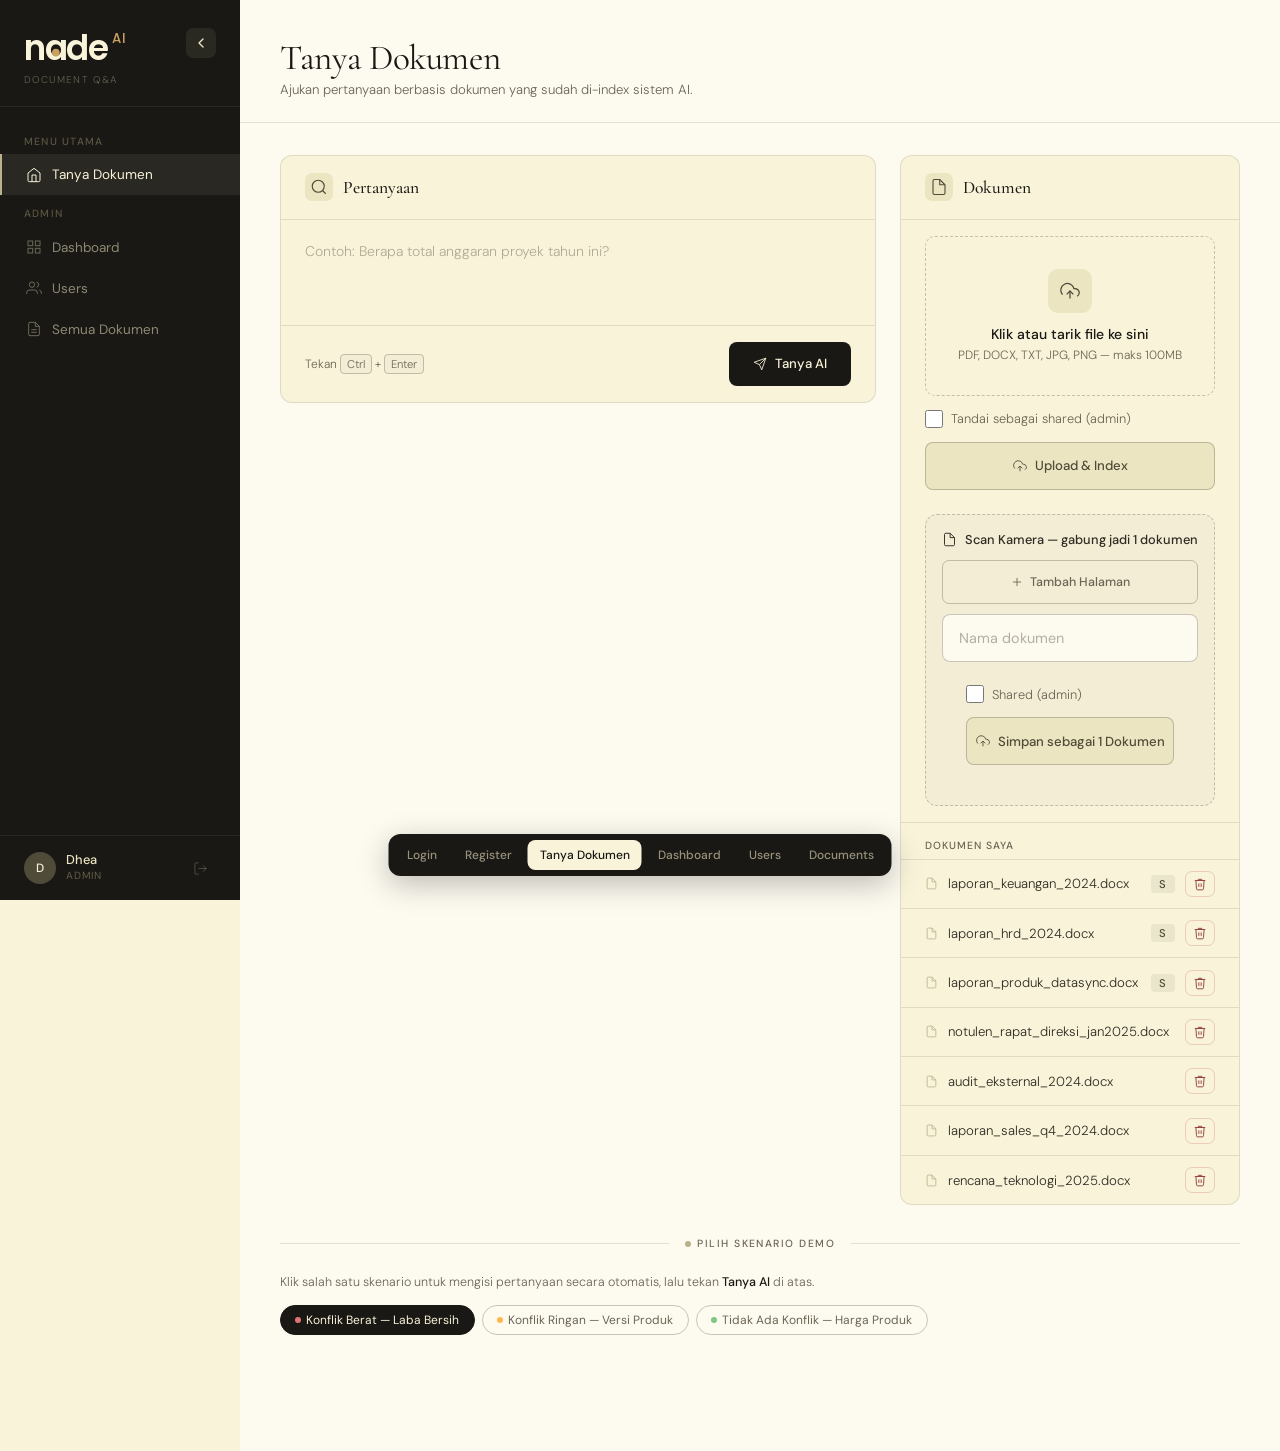
==== commit dc55c424: "Final Update" ====
--- a/docs/index.html
+++ b/docs/index.html
@@ -2,2287 +2,932 @@
 <html lang="id">
 <head>
 <meta charset="UTF-8">
-<meta name="viewport" content="width=device-width, initial-scale=1.0">
-<title>Preview — Nade AI</title>
+<meta name="viewport" content="width=device-width, initial-scale=1.0, maximum-scale=1.0">
+<title>Nade AI — Preview</title>
 <link rel="preconnect" href="https://fonts.googleapis.com">
 <link rel="preconnect" href="https://fonts.gstatic.com" crossorigin>
 <link href="https://fonts.googleapis.com/css2?family=Cormorant+Garamond:ital,wght@0,300;0,400;0,500;0,600;1,300;1,400&family=DM+Sans:wght@300;400;500&family=Poppins:wght@500;600;700&display=swap" rel="stylesheet">
 <style>
-:root {
-  --cream-lightest: #F8F3D9;
-  --cream-light: #EBE5C2;
-  --cream-mid: #B9B28A;
-  --cream-dark: #504B38;
-  --ink: #1A1814;
-  --ink-soft: #2E2B22;
-  --ink-muted: #6B6554;
-  --surface: #FDFAF0;
-  --surface-2: #F3EDD6;
-  --border: rgba(80,75,56,0.15);
-  --border-strong: rgba(80,75,56,0.3);
-}
-
-* { margin: 0; padding: 0; box-sizing: border-box; }
-
-body {
-  font-family: 'DM Sans', sans-serif;
-  background: var(--cream-lightest);
-  color: var(--ink);
-  min-height: 100vh;
-  overflow-x: hidden;
-}
-
-/* Subtle scrollbar */
-::-webkit-scrollbar { width: 5px; }
-::-webkit-scrollbar-track { background: transparent; }
-::-webkit-scrollbar-thumb { background: var(--border-strong); border-radius: 3px; }
-
-@keyframes fadeUp {
-  from { opacity: 0; transform: translateY(12px); }
-  to   { opacity: 1; transform: translateY(0); }
-}
-
-/* Toast */
-#toast {
-  position: fixed;
-  bottom: 2rem; left: 50%; transform: translateX(-50%);
-  background: var(--ink);
-  color: var(--cream-lightest);
-  padding: 0.75rem 1.5rem;
-  border-radius: 8px;
-  font-size: 0.825rem;
-  opacity: 0;
-  pointer-events: none;
-  transition: opacity 0.2s;
-  z-index: 9999;
-  white-space: nowrap;
-}
-#toast.show { opacity: 1; }
-
-/* ─── FORMS ─── */
-.form-group { margin-bottom: 1.25rem; }
-
-.form-label {
-  display: block;
-  font-size: 0.75rem;
-  font-weight: 500;
-  color: var(--cream-dark);
-  margin-bottom: 0.5rem;
-  text-transform: uppercase;
-  letter-spacing: 0.08em;
-}
-
-.form-label span {
-  font-weight: 300;
-  text-transform: none;
-  letter-spacing: 0;
-  color: var(--ink-muted);
-}
-
-.form-input {
-  width: 100%;
-  height: 48px;
-  background: var(--surface);
-  border: 1px solid var(--border-strong);
-  border-radius: 8px;
-  padding: 0 1rem;
-  font-family: 'DM Sans', sans-serif;
-  font-size: 0.9rem;
-  color: var(--ink);
-  outline: none;
-  transition: border-color 0.2s, background 0.2s;
-}
-
-.form-input::placeholder { color: var(--ink-muted); opacity: 0.5; }
-
-.form-input:focus {
-  border-color: var(--cream-dark);
-  background: var(--cream-lightest);
-}
-
-.form-select {
-  width: 100%;
-  height: 48px;
-  background: var(--surface);
-  border: 1px solid var(--border-strong);
-  border-radius: 8px;
-  padding: 0 1rem;
-  font-family: 'DM Sans', sans-serif;
-  font-size: 0.9rem;
-  color: var(--ink);
-  outline: none;
-  cursor: pointer;
-  appearance: none;
-  background-image: url("data:image/svg+xml,%3Csvg xmlns='http://www.w3.org/2000/svg' width='12' height='8' viewBox='0 0 12 8'%3E%3Cpath d='M1 1l5 5 5-5' stroke='%23504B38' stroke-width='1.5' fill='none' stroke-linecap='round'/%3E%3C/svg%3E");
-  background-repeat: no-repeat;
-  background-position: right 1rem center;
-}
-
-/* ─── BUTTONS ─── */
-.btn-primary {
-  width: 100%;
-  height: 50px;
-  background: var(--ink);
-  color: var(--cream-lightest);
-  border: none;
-  border-radius: 8px;
-  font-family: 'DM Sans', sans-serif;
-  font-size: 0.875rem;
-  font-weight: 500;
-  letter-spacing: 0.04em;
-  cursor: pointer;
-  transition: background 0.2s, transform 0.1s;
-  margin-top: 0.5rem;
-}
-
-.btn-primary:hover { background: var(--ink-soft); }
-.btn-primary:active { transform: scale(0.99); }
-
-.btn-secondary {
-  height: 36px;
-  padding: 0 1rem;
-  background: transparent;
-  border: 1px solid var(--border-strong);
-  border-radius: 7px;
-  font-family: 'DM Sans', sans-serif;
-  font-size: 0.775rem;
-  font-weight: 500;
-  color: var(--ink-muted);
-  cursor: pointer;
-  display: inline-flex;
-  align-items: center;
-  gap: 6px;
-  transition: all 0.15s;
-}
-
-.btn-secondary:hover { border-color: var(--cream-dark); color: var(--cream-dark); }
-.btn-secondary svg { width: 14px; height: 14px; }
-
-.btn-danger {
-  height: 36px;
-  padding: 0 1rem;
-  background: transparent;
-  border: 1px solid rgba(180,50,50,0.2);
-  border-radius: 7px;
-  font-family: 'DM Sans', sans-serif;
-  font-size: 0.775rem;
-  font-weight: 500;
-  color: #8B3333;
-  cursor: pointer;
-  display: inline-flex;
-  align-items: center;
-  gap: 6px;
-  transition: all 0.15s;
-}
-
-.btn-danger:hover { background: rgba(180,50,50,0.06); }
-.btn-danger svg { width: 14px; height: 14px; }
-
-.btn-refresh {
-  display: inline-flex;
-  align-items: center;
-  gap: 6px;
-  padding: 0.5rem 1rem;
-  border: 1px solid var(--border-strong);
-  border-radius: 7px;
-  background: var(--cream-lightest);
-  font-family: 'DM Sans', sans-serif;
-  font-size: 0.775rem;
-  font-weight: 500;
-  color: var(--ink-muted);
-  cursor: pointer;
-  transition: all 0.15s;
-}
-
-.btn-refresh:hover { border-color: var(--cream-dark); color: var(--cream-dark); }
-.btn-refresh svg { width: 13px; height: 13px; }
-
-.btn-ask {
-  height: 40px;
-  padding: 0 1.5rem;
-  background: var(--ink);
-  color: var(--cream-lightest);
-  border: none;
-  border-radius: 8px;
-  font-family: 'DM Sans', sans-serif;
-  font-size: 0.825rem;
-  font-weight: 500;
-  cursor: pointer;
-  display: flex;
-  align-items: center;
-  gap: 8px;
-  transition: background 0.2s;
-}
-
-.btn-ask:hover { background: var(--ink-soft); }
-.btn-ask svg { width: 14px; height: 14px; }
-
-.btn-upload {
-  margin: 0 1.5rem 1.5rem;
-  width: calc(100% - 3rem);
-  height: 44px;
-  background: var(--cream-light);
-  border: 1px solid var(--border-strong);
-  border-radius: 8px;
-  font-family: 'DM Sans', sans-serif;
-  font-size: 0.825rem;
-  font-weight: 500;
-  color: var(--cream-dark);
-  cursor: pointer;
-  display: flex;
-  align-items: center;
-  justify-content: center;
-  gap: 8px;
-  transition: background 0.2s;
-}
-
-.btn-upload:hover { background: var(--cream-mid); color: var(--cream-lightest); }
-.btn-upload svg { width: 14px; height: 14px; }
-
-/* ─── BADGES ─── */
-.badge {
-  display: inline-flex;
-  align-items: center;
-  padding: 2px 8px;
-  border-radius: 4px;
-  font-size: 0.7rem;
-  font-weight: 500;
-  text-transform: uppercase;
-  letter-spacing: 0.06em;
-}
-
-.badge-admin { background: rgba(80,75,56,0.12); color: var(--cream-dark); }
-.badge-user  { background: rgba(185,178,138,0.2); color: var(--ink-muted); }
-.badge-shared { background: rgba(80,75,56,0.08); color: var(--cream-dark); }
-
-/* ─── SIDEBAR ─── */
-.app-layout {
-  width: 100%;
-  display: grid;
-  grid-template-columns: 240px 1fr;
-  min-height: 100vh;
-}
-
-.sidebar {
-  background: var(--ink);
-  display: flex;
-  flex-direction: column;
-  position: sticky;
-  top: 0;
-  height: 100vh;
-  overflow-y: auto;
-}
-
-.sidebar-header {
-  padding: 1.75rem 1.5rem 1.25rem;
-  border-bottom: 1px solid rgba(235,229,194,0.08);
-  display: flex;
-  align-items: center;
-  gap: 10px;
-}
-
-.sidebar-logo {
-  width: 32px; height: 32px;
-  background: var(--cream-lightest);
-  border-radius: 8px;
-  display: flex; align-items: center; justify-content: center;
-  flex-shrink: 0;
-}
-
-.sidebar-logo svg { width: 18px; height: 18px; }
-
-.sidebar-brand {
-  font-family: 'Cormorant Garamond', serif;
-  font-size: 1.2rem;
-  font-weight: 600;
-  color: var(--cream-lightest);
-  letter-spacing: 0.02em;
-  line-height: 1;
-}
-
-.sidebar-brand small {
-  display: block;
-  font-family: 'DM Sans', sans-serif;
-  font-size: 0.65rem;
-  color: rgba(235,229,194,0.35);
-  font-weight: 300;
-  letter-spacing: 0.12em;
-  text-transform: uppercase;
-  margin-top: 2px;
-}
-
-.sidebar-nav { padding: 1rem 0; flex: 1; }
-
-.sidebar-section-label {
-  padding: 0.75rem 1.5rem 0.4rem;
-  font-size: 0.65rem;
-  font-weight: 500;
-  letter-spacing: 0.12em;
-  text-transform: uppercase;
-  color: rgba(185,178,138,0.4);
-}
-
-.sidebar-item {
-  display: flex;
-  align-items: center;
-  gap: 10px;
-  padding: 0.6rem 1.5rem;
-  cursor: pointer;
-  font-size: 0.845rem;
-  color: rgba(235,229,194,0.55);
-  font-weight: 400;
-  transition: color 0.15s, background 0.15s;
-  border-left: 2px solid transparent;
-  text-decoration: none;
-}
-
-.sidebar-item:hover {
-  color: var(--cream-light);
-  background: rgba(235,229,194,0.04);
-}
-
-.sidebar-item.active {
-  color: var(--cream-lightest);
-  background: rgba(248,243,217,0.07);
-  border-left-color: var(--cream-mid);
-}
-
-.sidebar-item svg { width: 16px; height: 16px; opacity: 0.7; flex-shrink: 0; }
-.sidebar-item.active svg { opacity: 1; }
-
-.sidebar-user {
-  padding: 1rem 1.5rem;
-  border-top: 1px solid rgba(235,229,194,0.08);
-  display: flex;
-  align-items: center;
-  gap: 10px;
-}
-
-.sidebar-avatar {
-  width: 32px; height: 32px;
-  border-radius: 50%;
-  background: var(--cream-dark);
-  display: flex; align-items: center; justify-content: center;
-  font-size: 0.75rem;
-  font-weight: 500;
-  color: var(--cream-lightest);
-  flex-shrink: 0;
-}
-
-.sidebar-user-info { flex: 1; }
-
-.sidebar-user-name {
-  font-size: 0.8rem;
-  font-weight: 500;
-  color: var(--cream-light);
-  line-height: 1;
-  margin-bottom: 2px;
-}
-
-.sidebar-user-role {
-  font-size: 0.65rem;
-  color: rgba(185,178,138,0.45);
-  text-transform: uppercase;
-  letter-spacing: 0.08em;
-}
-
-.sidebar-logout {
-  width: 28px; height: 28px;
-  display: flex; align-items: center; justify-content: center;
-  cursor: pointer;
-  color: rgba(185,178,138,0.35);
-  transition: color 0.15s;
-  border-radius: 6px;
-}
-
-.sidebar-logout:hover { color: var(--cream-light); background: rgba(235,229,194,0.06); }
-.sidebar-logout svg { width: 15px; height: 15px; }
-
-/* ─── MAIN CONTENT ─── */
-.main-content {
-  background: var(--surface);
-  display: flex;
-  flex-direction: column;
-  min-width: 0;
-}
-
-.page-header {
-  padding: 2.5rem 2.5rem 1.5rem;
-  border-bottom: 1px solid var(--border);
-  display: flex;
-  align-items: flex-end;
-  justify-content: space-between;
-  animation: fadeUp 0.3s ease both;
-}
-
-.page-title {
-  font-family: 'Cormorant Garamond', serif;
-  font-size: 2.2rem;
-  font-weight: 400;
-  color: var(--ink);
-  letter-spacing: -0.01em;
-  line-height: 1;
-  margin-bottom: 0.35rem;
-}
-
-.page-subtitle {
-  font-size: 0.825rem;
-  color: var(--ink-muted);
-  font-weight: 300;
-}
-
-.page-body {
-  padding: 2rem 2.5rem;
-  flex: 1;
-  animation: fadeUp 0.3s ease 0.05s both;
-}
-
-/* ─── SECTION CARDS ─── */
-.section-card {
-  background: var(--cream-lightest);
-  border: 1px solid var(--border);
-  border-radius: 12px;
-  margin-bottom: 1.5rem;
-  overflow: hidden;
-}
-
-.section-card-header {
-  padding: 1.25rem 1.5rem;
-  border-bottom: 1px solid var(--border);
-  display: flex;
-  align-items: center;
-  justify-content: space-between;
-}
-
-.section-card-title {
-  font-family: 'Cormorant Garamond', serif;
-  font-size: 1.1rem;
-  font-weight: 500;
-  color: var(--ink);
-}
-
-.section-card-body { padding: 1.5rem; }
-
-/* ─── STATS ─── */
-.stats-grid {
-  display: grid;
-  grid-template-columns: repeat(4, 1fr);
-  gap: 1rem;
-  margin-bottom: 2rem;
-}
-
-.stat-card {
-  background: var(--cream-lightest);
-  border: 1px solid var(--border);
-  border-radius: 12px;
-  padding: 1.25rem 1.5rem;
-  position: relative;
-  overflow: hidden;
-}
-
-.stat-card::after {
-  content: '';
-  position: absolute;
-  bottom: -20px; right: -20px;
-  width: 80px; height: 80px;
-  border-radius: 50%;
-  background: var(--cream-light);
-  opacity: 0.3;
-}
-
-.stat-label {
-  font-size: 0.65rem;
-  font-weight: 500;
-  text-transform: uppercase;
-  letter-spacing: 0.1em;
-  color: var(--ink-muted);
-  margin-bottom: 0.6rem;
-}
-
-.stat-value {
-  font-family: 'Cormorant Garamond', serif;
-  font-size: 2.4rem;
-  font-weight: 500;
-  color: var(--ink);
-  line-height: 1;
-  margin-bottom: 0.3rem;
-}
-
-.stat-desc {
-  font-size: 0.75rem;
-  color: var(--ink-muted);
-  font-weight: 300;
-}
-
-.stat-icon {
-  position: absolute;
-  top: 1.25rem; right: 1.25rem;
-  width: 32px; height: 32px;
-  background: var(--cream-light);
-  border-radius: 8px;
-  display: flex; align-items: center; justify-content: center;
-  z-index: 1;
-}
-
-.stat-icon svg { width: 16px; height: 16px; color: var(--cream-dark); }
-
-/* ─── VECTOR STORE ─── */
-.vector-grid {
-  display: grid;
-  grid-template-columns: repeat(3, 1fr);
-  gap: 1rem;
-}
-
-.vector-item {
-  background: var(--surface);
-  border: 1px solid var(--border);
-  border-radius: 10px;
-  padding: 1rem 1.25rem;
-}
-
-.vector-item-label {
-  font-size: 0.65rem;
-  text-transform: uppercase;
-  letter-spacing: 0.1em;
-  color: var(--ink-muted);
-  font-weight: 500;
-  margin-bottom: 0.5rem;
-}
-
-.vector-item-value {
-  font-family: 'Cormorant Garamond', serif;
-  font-size: 1.6rem;
-  font-weight: 500;
-  color: var(--ink);
-  font-variant-numeric: tabular-nums;
-}
-
-.vector-item-value.mono {
-  font-family: 'DM Sans', sans-serif;
-  font-size: 0.875rem;
-  font-weight: 400;
-  color: var(--cream-dark);
-}
-
-/* ─── TABLE ─── */
-.data-table {
-  width: 100%;
-  border-collapse: collapse;
-  font-size: 0.825rem;
-}
-
-.data-table thead th {
-  text-align: left;
-  padding: 0.75rem 1rem;
-  font-size: 0.65rem;
-  text-transform: uppercase;
-  letter-spacing: 0.1em;
-  font-weight: 500;
-  color: var(--ink-muted);
-  border-bottom: 1px solid var(--border);
-  background: var(--surface-2);
-}
-
-.data-table tbody td {
-  padding: 0.875rem 1rem;
-  border-bottom: 1px solid var(--border);
-  color: var(--ink-soft);
-  font-weight: 300;
-}
-
-.data-table tbody tr:last-child td { border-bottom: none; }
-.data-table tbody tr:hover td { background: rgba(235,229,194,0.2); }
-
-/* ─── EMPTY STATE ─── */
-.empty-state {
-  text-align: center;
-  padding: 3rem;
-  color: var(--ink-muted);
-  font-size: 0.85rem;
-  font-weight: 300;
-}
-
-.empty-state-icon {
-  width: 48px; height: 48px;
-  margin: 0 auto 1rem;
-  opacity: 0.25;
-}
-
-/* ─── QA PAGE ─── */
-.qa-layout {
-  display: grid;
-  grid-template-columns: 1fr 340px;
-  gap: 1.5rem;
-  flex: 1;
-}
-
-.qa-main { display: flex; flex-direction: column; gap: 1.5rem; }
-
-.qa-panel {
-  background: var(--cream-lightest);
-  border: 1px solid var(--border);
-  border-radius: 12px;
-  overflow: hidden;
-}
-
-.qa-panel-header {
-  padding: 1.25rem 1.5rem;
-  border-bottom: 1px solid var(--border);
-  display: flex;
-  align-items: center;
-  gap: 10px;
-}
-
-.qa-panel-icon {
-  width: 28px; height: 28px;
-  background: var(--cream-light);
-  border-radius: 7px;
-  display: flex; align-items: center; justify-content: center;
-}
-
-.qa-panel-icon svg { width: 14px; height: 14px; color: var(--cream-dark); }
-
-.qa-panel-title {
-  font-family: 'Cormorant Garamond', serif;
-  font-size: 1.1rem;
-  font-weight: 500;
-  color: var(--ink);
-}
-
-.qa-textarea {
-  width: 100%;
-  min-height: 140px;
-  background: transparent;
-  border: none;
-  padding: 1.25rem 1.5rem;
-  font-family: 'DM Sans', sans-serif;
-  font-size: 0.875rem;
-  color: var(--ink);
-  outline: none;
-  resize: none;
-  font-weight: 300;
-  line-height: 1.6;
-}
-
-.qa-textarea::placeholder { color: var(--ink-muted); opacity: 0.5; }
-
-.qa-footer {
-  padding: 1rem 1.5rem;
-  border-top: 1px solid var(--border);
-  display: flex;
-  align-items: center;
-  justify-content: space-between;
-}
-
-.qa-hint {
-  font-size: 0.75rem;
-  color: var(--ink-muted);
-  font-weight: 300;
-}
-
-.qa-hint kbd {
-  background: var(--surface-2);
-  border: 1px solid var(--border-strong);
-  border-radius: 4px;
-  padding: 2px 6px;
-  font-family: 'DM Sans', sans-serif;
-  font-size: 0.7rem;
-}
-
-/* ─── UPLOAD ─── */
-.upload-zone {
-  border: 1.5px dashed var(--border-strong);
-  border-radius: 10px;
-  padding: 2.5rem 1.5rem;
-  text-align: center;
-  cursor: pointer;
-  transition: border-color 0.2s, background 0.2s;
-  margin: 1rem 1.5rem 0;
-}
-
-.upload-zone:hover {
-  border-color: var(--cream-dark);
-  background: rgba(235,229,194,0.3);
-}
-
-.upload-icon {
-  width: 44px; height: 44px;
-  margin: 0 auto 0.75rem;
-  background: var(--cream-light);
-  border-radius: 10px;
-  display: flex; align-items: center; justify-content: center;
-}
-
-.upload-icon svg { width: 20px; height: 20px; color: var(--cream-dark); }
-
-.upload-title {
-  font-size: 0.875rem;
-  font-weight: 500;
-  color: var(--ink);
-  margin-bottom: 0.25rem;
-}
-
-.upload-subtitle {
-  font-size: 0.75rem;
-  color: var(--ink-muted);
-  font-weight: 300;
-}
-
-.checkbox-row {
-  display: flex;
-  align-items: center;
-  gap: 8px;
-  padding: 0.875rem 1.5rem;
-  font-size: 0.8rem;
-  color: var(--ink-muted);
-  font-weight: 300;
-}
-
-input[type="checkbox"] {
-  width: 14px; height: 14px;
-  accent-color: var(--cream-dark);
-}
-
-.doc-list-label {
-  padding: 1rem 1.5rem 0.4rem;
-  font-size: 0.65rem;
-  font-weight: 500;
-  text-transform: uppercase;
-  letter-spacing: 0.1em;
-  color: var(--ink-muted);
-  border-top: 1px solid var(--border);
-}
-
-/* ─── FLASH MESSAGES ─── */
-.flash-msg {
-  padding: 0.75rem 1rem;
-  border-radius: 8px;
-  margin-bottom: 1rem;
-  font-size: 0.825rem;
-  font-weight: 400;
-}
-.flash-success { background: rgba(80,75,56,0.08); border: 1px solid var(--border-strong); color: var(--cream-dark); }
-.flash-error   { background: rgba(180,50,50,0.08); border: 1px solid rgba(180,50,50,0.2); color: #8B3333; }
-
-/* ─── CONFIDENCE BADGE ─── */
-.confidence-badge {
-  margin-left: auto;
-  font-size: 0.7rem;
-  font-weight: 500;
-  padding: 3px 8px;
-  border-radius: 20px;
-  letter-spacing: 0.04em;
-}
-.conf-high { background: rgba(40,100,60,0.1); color: #2a6040; }
-.conf-mid  { background: rgba(140,100,20,0.1); color: #7a5a10; }
-.conf-low  { background: rgba(180,50,50,0.1); color: #8B3333; }
-
-/* ─── CONFLICT BANNER ─── */
-.conflict-banner {
-  margin: 0 1.5rem 1.5rem;
-  background: rgba(180,50,50,0.05);
-  border: 1px solid rgba(180,50,50,0.2);
-  border-radius: 8px;
-  padding: 1rem;
-}
-.conflict-banner-header {
-  display: flex;
-  align-items: center;
-  gap: 6px;
-  color: #8B3333;
-  font-size: 0.825rem;
-  margin-bottom: 0.75rem;
-}
-.conflict-item {
-  padding: 0.5rem 0;
-  border-top: 1px solid rgba(180,50,50,0.1);
-  font-size: 0.8rem;
-}
-.conflict-badge {
-  display: inline-flex;
-  align-items: center;
-  padding: 1px 6px;
-  border-radius: 3px;
-  font-size: 0.65rem;
-  font-weight: 600;
-  letter-spacing: 0.06em;
-  margin-right: 6px;
-}
-.severity-high   { background: rgba(180,50,50,0.15); color: #8B3333; }
-.severity-medium { background: rgba(150,100,20,0.15); color: #7a5a10; }
-.severity-low    { background: rgba(80,75,56,0.12); color: var(--cream-dark); }
-.conflict-type {
-  font-size: 0.7rem;
-  font-weight: 500;
-  color: var(--ink-muted);
-  text-transform: uppercase;
-  letter-spacing: 0.06em;
-  margin-right: 8px;
-}
-.conflict-desc {
-  margin-top: 4px;
-  font-size: 0.8rem;
-  color: var(--ink-muted);
-  font-weight: 300;
-  line-height: 1.5;
-}
-
-/* ─── HALLUCINATION ROW ─── */
-.hallucination-row {
-  padding: 0.75rem 1.5rem;
-  border-top: 1px solid var(--border);
-  display: flex;
-  align-items: center;
-  gap: 8px;
-  font-size: 0.775rem;
-}
-.hall-label { color: var(--ink-muted); font-weight: 300; }
-.hall-status {
-  font-size: 0.65rem;
-  font-weight: 600;
-  padding: 2px 8px;
-  border-radius: 20px;
-  text-transform: uppercase;
-  letter-spacing: 0.06em;
-}
-.hall-verified  { background: rgba(40,100,60,0.1); color: #2a6040; }
-.hall-flagged   { background: rgba(180,50,50,0.1); color: #8B3333; }
-.hall-no_claims { background: rgba(80,75,56,0.08); color: var(--ink-muted); }
-
-/* ─── DRAG OVER ─── */
-.upload-zone.drag-over {
-  border-color: var(--cream-dark);
-  background: rgba(235,229,194,0.4);
-}
-
-/* ─── NADE AI BRAND LOGO ─── */
-.sidebar-header { align-items: flex-start; justify-content: space-between; gap: 8px; }
-.sidebar-brand-block { display: flex; flex-direction: column; gap: 4px; min-width: 0; }
-.sidebar-wordmark {
-  width: 116px; height: auto; color: var(--cream-lightest); display: block;
-}
-.sidebar-brand-sub {
-  font-family: 'DM Sans', sans-serif; font-size: 0.62rem;
-  color: rgba(235,229,194,0.35); font-weight: 300;
-  letter-spacing: 0.14em; text-transform: uppercase;
-}
-.auth-wordmark { width: 150px; height: auto; color: var(--cream-lightest); display: block; }
-.qa-panel-icon svg { width: 18px; height: 18px; }
-.form-split { display: grid; grid-template-columns: 1fr 1fr; gap: 1.5rem; align-items: start; }
-
-/* ─── NAV CHROME (drawer / collapse) ─── */
-.app-layout { transition: grid-template-columns .25s ease; }
-.sidebar { transition: transform .28s ease; }
-
-/* Mobile top app bar + overlay — hidden on desktop */
-.mobile-topbar { display: none; }
-.nav-overlay {
-  position: fixed; inset: 0; background: rgba(0,0,0,.45);
-  opacity: 0; visibility: hidden; transition: opacity .25s, visibility .25s; z-index: 65;
-}
-
-/* Desktop collapse button (chevron in sidebar header) */
-.nav-collapse-btn {
-  margin-left: auto; width: 30px; height: 30px; flex-shrink: 0;
-  display: inline-flex; align-items: center; justify-content: center;
-  background: rgba(235,229,194,.08); border: none; border-radius: 7px;
-  color: var(--cream-light); cursor: pointer; transition: background .15s;
-}
-.nav-collapse-btn:hover { background: rgba(235,229,194,.16); }
-.nav-collapse-btn svg { width: 16px; height: 16px; }
-
-/* Floating "open menu" button — only when collapsed/closed */
-.nav-fab {
-  position: fixed; left: 14px; top: 14px; z-index: 60;
-  width: 42px; height: 42px; display: none;
-  align-items: center; justify-content: center;
-  background: var(--ink); color: var(--cream-lightest);
-  border: none; border-radius: 10px; cursor: pointer;
-  box-shadow: 0 4px 16px rgba(0,0,0,.2);
-}
-.nav-fab svg { width: 20px; height: 20px; }
-
-/* Desktop: sidebar hidden */
-body.nav-collapsed .app-layout { grid-template-columns: 0 1fr; }
-body.nav-collapsed .sidebar { transform: translateX(-100%); }
-body.nav-collapsed .nav-fab { display: flex; }
-
-/* ─── TABLET (≤960px): narrower sidebar, stacked QA ─── */
-@media (max-width: 960px) {
-  .app-layout { grid-template-columns: 200px 1fr; }
-  .qa-layout { grid-template-columns: 1fr !important; }
-  .stats-grid { grid-template-columns: repeat(2, 1fr) !important; }
-}
-
-/* ─── PHONES & SMALL TABLETS (≤768px): off-canvas drawer ─── */
-@media (max-width: 768px) {
-  .app-layout { grid-template-columns: 1fr; }
-
-  .mobile-topbar {
-    display: flex; align-items: center; gap: 10px;
-    position: fixed; top: 0; left: 0; right: 0; height: 56px;
-    padding: 0 12px; background: var(--ink); z-index: 60;
-    border-bottom: 1px solid rgba(235,229,194,.08);
-  }
-  .topbar-wordmark { width: 86px; height: auto; color: var(--cream-lightest); }
-  .nav-toggle {
-    width: 40px; height: 40px; display: inline-flex; flex-shrink: 0;
-    align-items: center; justify-content: center;
-    background: transparent; border: none; color: var(--cream-lightest); cursor: pointer;
-  }
-
-  /* sidebar becomes a slide-in drawer */
-  .sidebar {
-    position: fixed; top: 0; left: 0; height: 100vh;
-    width: min(82vw, 300px); transform: translateX(-100%); z-index: 70;
-  }
-  body.nav-open .sidebar { transform: none; }
-  body.nav-open .nav-overlay { opacity: 1; visibility: visible; }
-
-  /* drawer is the only menu mechanism on mobile */
-  .nav-collapse-btn, .nav-fab { display: none !important; }
-  body.nav-collapsed .sidebar { transform: translateX(-100%); }
-
-  .sidebar-header { flex-direction: column; align-items: flex-start; }
-  .sidebar-item { padding: 0.85rem 1.5rem; }   /* bigger touch targets */
-
-  .main-content { padding: calc(56px + 1rem) 1rem 5rem !important; min-width: 0; overflow-x: hidden; }
-  .page-title { font-size: 1.4rem; }
-  .stats-grid, .vector-grid { grid-template-columns: 1fr !important; }
-  .form-split { grid-template-columns: 1fr !important; }
-
-  /* tables become stacked cards (no horizontal scroll) */
-  .data-table { min-width: 0; }
-  .data-table thead { display: none; }
-  .data-table, .data-table tbody, .data-table tr, .data-table td { display: block; width: 100%; }
-  .data-table tr {
-    border: 1px solid var(--border); border-radius: 10px;
-    margin-bottom: 0.75rem; padding: 0.35rem 0.9rem; background: var(--cream-lightest);
-  }
-  .data-table td {
-    display: flex; justify-content: space-between; align-items: center; gap: 1rem;
-    padding: 0.45rem 0; border: none; text-align: right; max-width: none !important; white-space: normal !important;
-  }
-  .data-table td::before {
-    content: attr(data-label); font-weight: 500; color: var(--ink-muted);
-    text-align: left; flex-shrink: 0;
-  }
-  .data-table td:last-child { justify-content: flex-end; }
-
-  .qa-footer { flex-direction: column; align-items: stretch; gap: 0.6rem; }
-  .btn-ask { width: 100%; justify-content: center; }
-}
-
-/* ─── AUTH responsive ─── */
-@media (max-width: 900px) {
-  .auth-layout { grid-template-columns: 1fr; }
-  .auth-panel-left { display: none; }
-  .auth-panel-right { min-height: 100vh; }
-}
-
-/* ─── VERY SMALL (≤480px) ─── */
-@media (max-width: 480px) {
-  .stats-grid, .vector-grid { grid-template-columns: 1fr !important; }
-  .auth-form-container { max-width: 100%; }
-}
-
-/* ─── MULTI-PAGE SCAN ─── */
-.scan-card {
-  margin: 0 1.5rem 1rem;
-  padding: 1rem;
-  border: 1px dashed var(--border-strong);
-  border-radius: 12px;
-  background: var(--surface-2);
-}
-.scan-card-head {
-  display: flex; align-items: center; gap: 8px;
-  font-size: 0.8rem; font-weight: 500; color: var(--ink-soft);
-  margin-bottom: 0.75rem;
-}
-.scan-card-head svg { color: var(--cream-dark); }
-.scan-thumbs {
-  display: grid; grid-template-columns: repeat(auto-fill, minmax(72px, 1fr));
-  gap: 8px; margin-bottom: 0.75rem;
-}
-.scan-thumbs:empty { display: none; }
-.scan-thumb {
-  position: relative; aspect-ratio: 3/4; border-radius: 8px; overflow: hidden;
-  border: 2px solid transparent; background: var(--cream-light);
-}
-.scan-thumb img { width: 100%; height: 100%; object-fit: cover; display: block; }
-.scan-thumb.failed { border-color: #B43232; }
-.scan-thumb-no {
-  position: absolute; top: 3px; left: 4px; font-size: 0.65rem; font-weight: 600;
-  color: #fff; background: rgba(0,0,0,0.55); border-radius: 4px; padding: 0 5px;
-}
-.scan-thumb-x {
-  position: absolute; top: 2px; right: 3px; width: 18px; height: 18px;
-  border: none; border-radius: 50%; background: rgba(0,0,0,0.55); color: #fff;
-  font-size: 14px; line-height: 1; cursor: pointer;
-}
-.scan-thumb-re {
-  position: absolute; bottom: 0; left: 0; right: 0; border: none;
-  background: #B43232; color: #fff; font-size: 0.6rem; padding: 3px 0; cursor: pointer;
-}
-.scan-btn { width: 100%; justify-content: center; margin-bottom: 0.6rem; }
-.scan-name { margin-bottom: 0.6rem; }
-
-/* ─── AUTH LAYOUT ─── */
-.auth-layout {
-  width: 100%;
-  display: grid;
-  grid-template-columns: 1fr 1fr;
-  min-height: 100vh;
-}
-
-.auth-panel-left {
-  background: var(--ink);
-  display: flex;
-  flex-direction: column;
-  justify-content: space-between;
-  padding: 3rem;
-  position: relative;
-  overflow: hidden;
-}
-
-.auth-panel-left::before {
-  content: '';
-  position: absolute;
-  top: -100px; right: -100px;
-  width: 400px; height: 400px;
-  border-radius: 50%;
-  background: radial-gradient(circle, rgba(185,178,138,0.12) 0%, transparent 70%);
-  pointer-events: none;
-}
-
-.auth-panel-left::after {
-  content: '';
-  position: absolute;
-  bottom: -80px; left: -80px;
-  width: 320px; height: 320px;
-  border-radius: 50%;
-  background: radial-gradient(circle, rgba(235,229,194,0.08) 0%, transparent 70%);
-  pointer-events: none;
-}
-
-.auth-brand {
-  display: flex;
-  align-items: center;
-  gap: 12px;
-  z-index: 1;
-}
-
-.auth-logo {
-  width: 40px; height: 40px;
-  background: var(--cream-lightest);
-  border-radius: 10px;
-  display: flex; align-items: center; justify-content: center;
-}
-
-.auth-logo svg { width: 22px; height: 22px; }
-
-.auth-brand-name {
-  font-family: 'Cormorant Garamond', serif;
-  font-size: 1.5rem;
-  font-weight: 600;
-  color: var(--cream-lightest);
-  letter-spacing: 0.02em;
-}
-
-.auth-tagline { z-index: 1; }
-
-.auth-tagline h1 {
-  font-family: 'Cormorant Garamond', serif;
-  font-size: 3.2rem;
-  font-weight: 300;
-  line-height: 1.15;
-  color: var(--cream-lightest);
-  letter-spacing: -0.01em;
-  margin-bottom: 1rem;
-}
-
-.auth-tagline h1 em {
-  font-style: italic;
-  color: var(--cream-mid);
-}
-
-.auth-tagline p {
-  font-size: 0.875rem;
-  color: rgba(248,243,217,0.5);
-  font-weight: 300;
-  line-height: 1.6;
-  max-width: 280px;
-}
-
-.auth-ornament {
-  position: absolute;
-  right: 2rem; top: 50%;
-  transform: translateY(-50%);
-  opacity: 0.06;
-  z-index: 0;
-}
-
-.auth-ornament svg { width: 200px; height: 200px; }
-
-.auth-panel-right {
-  display: flex;
-  align-items: center;
-  justify-content: center;
-  background: var(--cream-lightest);
-  padding: 2rem;
-}
-
-.auth-form-container {
-  width: 100%;
-  max-width: 380px;
-  animation: fadeUp 0.3s ease both;
-}
-
-.auth-form-title {
-  font-family: 'Cormorant Garamond', serif;
-  font-size: 2rem;
-  font-weight: 500;
-  color: var(--ink);
-  margin-bottom: 0.4rem;
-}
-
-.auth-form-subtitle {
-  font-size: 0.825rem;
-  color: var(--ink-muted);
-  margin-bottom: 2.5rem;
-  font-weight: 300;
-}
-
-.auth-footer {
-  text-align: center;
-  margin-top: 1.75rem;
-  font-size: 0.825rem;
-  color: var(--ink-muted);
-}
-
-.auth-footer a {
-  color: var(--cream-dark);
-  text-decoration: none;
-  font-weight: 500;
-  border-bottom: 1px solid var(--border-strong);
-  padding-bottom: 1px;
-}
-
-/* ─── RESPONSIVE: phones / narrow screens ─── */
-@media (max-width: 820px) {
-  .auth-layout { grid-template-columns: 1fr; }
-  .auth-panel-left { display: none !important; }   /* only show the form on phones */
-  .auth-panel-right { min-height: 100vh; padding: 1.5rem; }
-  .auth-form-container { max-width: 400px; }
-  .auth-form-title { font-size: 1.75rem; }
-}
-
-/* preview-only chrome */
-#preview-switch {
-  position: fixed; bottom: 16px; left: 50%; transform: translateX(-50%);
-  display: flex; gap: 4px; background: var(--ink); padding: 6px;
-  border-radius: 12px; z-index: 9999; box-shadow: 0 8px 30px rgba(0,0,0,.25);
-  max-width: 94vw; overflow-x: auto;
-}
-#preview-switch button {
-  border: none; background: transparent; color: rgba(235,229,194,.6);
-  font: 500 .75rem 'DM Sans',sans-serif; padding: 7px 12px; border-radius: 8px;
-  cursor: pointer; white-space: nowrap;
-}
-#preview-switch button.active { background: var(--cream-lightest); color: var(--ink); }
+:root{
+  --cl:#F8F3D9;--cl-l:#EBE5C2;--cl-m:#B9B28A;--cl-d:#504B38;
+  --ink:#1A1814;--ink-s:#2E2B22;--ink-m:#6B6554;
+  --surf:#FDFAF0;--surf2:#F3EDD6;
+  --bdr:rgba(80,75,56,0.15);--bdr-s:rgba(80,75,56,0.3);
+  --sw:240px;
+  --red:#8B3333;--red-bg:rgba(180,50,50,.07);--red-bdr:rgba(180,50,50,.22);
+  --grn:#2a6040;--grn-bg:rgba(40,100,60,.08);
+  --amb:#7a5a10;--amb-bg:rgba(140,100,20,.08);
+}
+*{margin:0;padding:0;box-sizing:border-box;}
+html{-webkit-text-size-adjust:100%;}
+body{font-family:'DM Sans',sans-serif;background:var(--cl);color:var(--ink);min-height:100vh;overflow-x:hidden;}
+::-webkit-scrollbar{width:5px}::-webkit-scrollbar-thumb{background:var(--bdr-s);border-radius:3px}
+@keyframes fadeUp{from{opacity:0;transform:translateY(10px)}to{opacity:1;transform:translateY(0)}}
+@keyframes spin{to{transform:rotate(360deg)}}
+@keyframes barIn{from{width:0}to{width:var(--w)}}
+
+/* FORMS */
+.form-group{margin-bottom:1.25rem}
+.form-label{display:block;font-size:.75rem;font-weight:500;color:var(--cl-d);margin-bottom:.5rem;text-transform:uppercase;letter-spacing:.08em}
+.form-label span{font-weight:300;text-transform:none;letter-spacing:0;color:var(--ink-m)}
+.form-input{width:100%;height:48px;background:var(--surf);border:1px solid var(--bdr-s);border-radius:8px;padding:0 1rem;font-family:'DM Sans',sans-serif;font-size:.9rem;color:var(--ink);outline:none;transition:border-color .2s;-webkit-appearance:none}
+.form-input::placeholder{color:var(--ink-m);opacity:.5}
+.form-input:focus{border-color:var(--cl-d)}
+.form-select{width:100%;height:48px;background:var(--surf);border:1px solid var(--bdr-s);border-radius:8px;padding:0 1rem;font-family:'DM Sans',sans-serif;font-size:.9rem;color:var(--ink);outline:none;cursor:pointer;-webkit-appearance:none;appearance:none;background-image:url("data:image/svg+xml,%3Csvg xmlns='http://www.w3.org/2000/svg' width='12' height='8' viewBox='0 0 12 8'%3E%3Cpath d='M1 1l5 5 5-5' stroke='%23504B38' stroke-width='1.5' fill='none' stroke-linecap='round'/%3E%3C/svg%3E");background-repeat:no-repeat;background-position:right 1rem center}
+
+/* BUTTONS */
+.btn-primary{width:100%;height:50px;background:var(--ink);color:var(--cl);border:none;border-radius:8px;font-family:'DM Sans',sans-serif;font-size:.875rem;font-weight:500;cursor:pointer;transition:background .2s;margin-top:.5rem;-webkit-appearance:none}
+.btn-primary:hover{background:var(--ink-s)}
+.btn-secondary{height:44px;padding:0 1rem;background:transparent;border:1px solid var(--bdr-s);border-radius:7px;font-family:'DM Sans',sans-serif;font-size:.775rem;font-weight:500;color:var(--ink-m);cursor:pointer;display:inline-flex;align-items:center;gap:6px;transition:all .15s;-webkit-appearance:none}
+.btn-secondary:hover{border-color:var(--cl-d);color:var(--cl-d)}
+.btn-secondary svg{width:14px;height:14px}
+.btn-danger{height:36px;padding:0 1rem;background:transparent;border:1px solid rgba(180,50,50,.2);border-radius:7px;font-family:'DM Sans',sans-serif;font-size:.775rem;font-weight:500;color:var(--red);cursor:pointer;display:inline-flex;align-items:center;gap:6px;transition:all .15s;-webkit-appearance:none}
+.btn-danger:hover{background:rgba(180,50,50,.06)}
+.btn-danger svg{width:14px;height:14px}
+.btn-refresh{display:inline-flex;align-items:center;gap:6px;padding:.5rem 1rem;border:1px solid var(--bdr-s);border-radius:7px;background:var(--cl);font-family:'DM Sans',sans-serif;font-size:.775rem;font-weight:500;color:var(--ink-m);cursor:pointer;transition:all .15s;-webkit-appearance:none}
+.btn-refresh svg{width:13px;height:13px}
+.btn-ask{height:44px;padding:0 1.5rem;background:var(--ink);color:var(--cl);border:none;border-radius:8px;font-family:'DM Sans',sans-serif;font-size:.825rem;font-weight:500;cursor:pointer;display:flex;align-items:center;justify-content:center;gap:8px;transition:background .2s;-webkit-appearance:none;flex-shrink:0}
+.btn-ask:hover{background:var(--ink-s)}
+.btn-ask svg{width:14px;height:14px}
+.btn-upload{margin:0 1.5rem 1.5rem;width:calc(100% - 3rem);height:48px;background:var(--cl-l);border:1px solid var(--bdr-s);border-radius:8px;font-family:'DM Sans',sans-serif;font-size:.825rem;font-weight:500;color:var(--cl-d);cursor:pointer;display:flex;align-items:center;justify-content:center;gap:8px;transition:background .2s;-webkit-appearance:none}
+.btn-upload:hover{background:var(--cl-m);color:var(--cl)}
+.btn-upload svg{width:14px;height:14px}
+
+/* BADGES */
+.badge{display:inline-flex;align-items:center;padding:2px 8px;border-radius:4px;font-size:.7rem;font-weight:500;text-transform:uppercase;letter-spacing:.06em}
+.badge-admin{background:rgba(80,75,56,.12);color:var(--cl-d)}
+.badge-user{background:rgba(185,178,138,.2);color:var(--ink-m)}
+.badge-shared{background:rgba(80,75,56,.08);color:var(--cl-d)}
+
+/* APP LAYOUT */
+.app-layout{width:100%;display:grid;grid-template-columns:var(--sw) 1fr;min-height:100vh}
+
+/* SIDEBAR */
+.sidebar{background:var(--ink);display:flex;flex-direction:column;position:sticky;top:0;height:100vh;overflow-y:auto;transition:transform .28s ease;z-index:50}
+.sidebar-header{padding:1.75rem 1.5rem 1.25rem;border-bottom:1px solid rgba(235,229,194,.08);display:flex;align-items:flex-start;justify-content:space-between;gap:8px}
+.sidebar-brand-block{display:flex;flex-direction:column;gap:4px;min-width:0}
+.sidebar-wordmark{width:116px;height:auto;color:#F8F3D9;display:block}
+.sidebar-brand-sub{font-family:'DM Sans',sans-serif;font-size:.62rem;color:rgba(235,229,194,.35);font-weight:300;letter-spacing:.14em;text-transform:uppercase}
+.nav-collapse-btn{width:30px;height:30px;flex-shrink:0;display:inline-flex;align-items:center;justify-content:center;background:rgba(235,229,194,.08);border:none;border-radius:7px;color:#EBE5C2;cursor:pointer}
+.nav-collapse-btn svg{width:16px;height:16px}
+.sidebar-nav{padding:1rem 0;flex:1}
+.sidebar-section-label{padding:.75rem 1.5rem .4rem;font-size:.65rem;font-weight:500;letter-spacing:.12em;text-transform:uppercase;color:rgba(185,178,138,.4)}
+.sidebar-item{display:flex;align-items:center;gap:10px;padding:.75rem 1.5rem;cursor:pointer;font-size:.845rem;color:rgba(235,229,194,.55);font-weight:400;transition:color .15s,background .15s;border-left:2px solid transparent;text-decoration:none;-webkit-tap-highlight-color:transparent}
+.sidebar-item:hover{color:#EBE5C2;background:rgba(235,229,194,.04)}
+.sidebar-item.active{color:#F8F3D9;background:rgba(248,243,217,.07);border-left-color:#B9B28A}
+.sidebar-item svg{width:16px;height:16px;opacity:.7;flex-shrink:0}
+.sidebar-item.active svg{opacity:1}
+.sidebar-user{padding:1rem 1.5rem;border-top:1px solid rgba(235,229,194,.08);display:flex;align-items:center;gap:10px}
+.sidebar-avatar{width:32px;height:32px;border-radius:50%;background:var(--cl-d);display:flex;align-items:center;justify-content:center;font-size:.75rem;font-weight:500;color:var(--cl);flex-shrink:0}
+.sidebar-user-info{flex:1;min-width:0}
+.sidebar-user-name{font-size:.8rem;font-weight:500;color:#EBE5C2;line-height:1;margin-bottom:2px;white-space:nowrap;overflow:hidden;text-overflow:ellipsis}
+.sidebar-user-role{font-size:.65rem;color:rgba(185,178,138,.45);text-transform:uppercase;letter-spacing:.08em}
+.sidebar-logout{width:32px;height:32px;display:flex;align-items:center;justify-content:center;cursor:pointer;color:rgba(185,178,138,.35);border-radius:6px;flex-shrink:0}
+.sidebar-logout svg{width:15px;height:15px}
+
+/* MAIN */
+.main-content{background:var(--surf);display:flex;flex-direction:column;min-width:0;overflow-x:hidden}
+.page-header{padding:2.5rem 2.5rem 1.5rem;border-bottom:1px solid var(--bdr);display:flex;align-items:flex-end;justify-content:space-between;animation:fadeUp .3s ease both}
+.page-title{font-family:'Cormorant Garamond',serif;font-size:2.2rem;font-weight:400;color:var(--ink);letter-spacing:-.01em;line-height:1;margin-bottom:.35rem}
+.page-subtitle{font-size:.825rem;color:var(--ink-m);font-weight:300}
+.page-body{padding:2rem 2.5rem 6rem;flex:1;animation:fadeUp .3s ease .05s both}
+
+/* SECTION CARD */
+.section-card{background:var(--cl);border:1px solid var(--bdr);border-radius:12px;margin-bottom:1.5rem;overflow:hidden}
+.section-card-header{padding:1.25rem 1.5rem;border-bottom:1px solid var(--bdr);display:flex;align-items:center;justify-content:space-between}
+.section-card-title{font-family:'Cormorant Garamond',serif;font-size:1.1rem;font-weight:500;color:var(--ink)}
+.section-card-body{padding:1.5rem}
+
+/* STATS */
+.stats-grid{display:grid;grid-template-columns:repeat(4,1fr);gap:1rem;margin-bottom:2rem}
+.stat-card{background:var(--cl);border:1px solid var(--bdr);border-radius:12px;padding:1.25rem 1.5rem;position:relative;overflow:hidden}
+.stat-card::after{content:'';position:absolute;bottom:-20px;right:-20px;width:80px;height:80px;border-radius:50%;background:var(--cl-l);opacity:.3}
+.stat-label{font-size:.65rem;font-weight:500;text-transform:uppercase;letter-spacing:.1em;color:var(--ink-m);margin-bottom:.6rem}
+.stat-value{font-family:'Cormorant Garamond',serif;font-size:2.4rem;font-weight:500;color:var(--ink);line-height:1;margin-bottom:.3rem}
+.stat-desc{font-size:.75rem;color:var(--ink-m);font-weight:300}
+.stat-icon{position:absolute;top:1.25rem;right:1.25rem;width:32px;height:32px;background:var(--cl-l);border-radius:8px;display:flex;align-items:center;justify-content:center;z-index:1}
+.stat-icon svg{width:16px;height:16px;color:var(--cl-d)}
+
+/* VECTOR */
+.vector-grid{display:grid;grid-template-columns:repeat(3,1fr);gap:1rem}
+.vector-item{background:var(--surf);border:1px solid var(--bdr);border-radius:10px;padding:1rem 1.25rem}
+.vector-item-label{font-size:.65rem;text-transform:uppercase;letter-spacing:.1em;color:var(--ink-m);font-weight:500;margin-bottom:.5rem}
+.vector-item-value{font-family:'Cormorant Garamond',serif;font-size:1.6rem;font-weight:500;color:var(--ink)}
+.vector-item-value.mono{font-family:'DM Sans',sans-serif;font-size:.8rem;font-weight:400;color:var(--cl-d);word-break:break-all}
+
+/* TABLE */
+.data-table{width:100%;border-collapse:collapse;font-size:.825rem}
+.data-table thead th{text-align:left;padding:.75rem 1rem;font-size:.65rem;text-transform:uppercase;letter-spacing:.1em;font-weight:500;color:var(--ink-m);border-bottom:1px solid var(--bdr);background:var(--surf2)}
+.data-table tbody td{padding:.875rem 1rem;border-bottom:1px solid var(--bdr);color:var(--ink-s);font-weight:300}
+.data-table tbody tr:last-child td{border-bottom:none}
+.data-table tbody tr:hover td{background:rgba(235,229,194,.2)}
+
+/* EMPTY */
+.empty-state{text-align:center;padding:3rem;color:var(--ink-m);font-size:.85rem;font-weight:300}
+.empty-state-icon{width:48px;height:48px;margin:0 auto 1rem;opacity:.25}
+
+/* QA */
+.qa-layout{display:grid;grid-template-columns:1fr 340px;gap:1.5rem}
+.qa-main{display:flex;flex-direction:column;gap:1.5rem}
+.qa-panel{background:var(--cl);border:1px solid var(--bdr);border-radius:12px;overflow:hidden}
+.qa-panel-header{padding:1.1rem 1.5rem;border-bottom:1px solid var(--bdr);display:flex;align-items:center;gap:10px;flex-wrap:wrap}
+.qa-panel-icon{width:28px;height:28px;background:var(--cl-l);border-radius:7px;display:flex;align-items:center;justify-content:center;flex-shrink:0}
+.qa-panel-icon svg{width:18px;height:18px;color:var(--cl-d)}
+.qa-panel-title{font-family:'Cormorant Garamond',serif;font-size:1.1rem;font-weight:500;color:var(--ink)}
+.qa-textarea{width:100%;min-height:100px;background:transparent;border:none;padding:1.25rem 1.5rem;font-family:'DM Sans',sans-serif;font-size:.875rem;color:var(--ink);outline:none;resize:none;font-weight:300;line-height:1.6;-webkit-appearance:none}
+.qa-textarea::placeholder{color:var(--ink-m);opacity:.5}
+.qa-footer{padding:1rem 1.5rem;border-top:1px solid var(--bdr);display:flex;align-items:center;justify-content:space-between;gap:.75rem;flex-wrap:wrap}
+.qa-hint{font-size:.75rem;color:var(--ink-m);font-weight:300}
+.qa-hint kbd{background:var(--surf2);border:1px solid var(--bdr-s);border-radius:4px;padding:2px 6px;font-family:'DM Sans',sans-serif;font-size:.7rem}
+
+/* UPLOAD */
+.upload-zone{border:1.5px dashed var(--bdr-s);border-radius:10px;padding:2rem 1.5rem;text-align:center;cursor:pointer;transition:border-color .2s,background .2s;margin:1rem 1.5rem 0;display:block}
+.upload-zone:hover{border-color:var(--cl-d);background:rgba(235,229,194,.3)}
+.upload-icon{width:44px;height:44px;margin:0 auto .75rem;background:var(--cl-l);border-radius:10px;display:flex;align-items:center;justify-content:center}
+.upload-icon svg{width:20px;height:20px;color:var(--cl-d)}
+.upload-title{font-size:.875rem;font-weight:500;color:var(--ink);margin-bottom:.25rem}
+.upload-subtitle{font-size:.75rem;color:var(--ink-m);font-weight:300}
+.checkbox-row{display:flex;align-items:center;gap:8px;padding:.875rem 1.5rem;font-size:.8rem;color:var(--ink-m);font-weight:300}
+input[type="checkbox"]{width:18px;height:18px;accent-color:var(--cl-d);flex-shrink:0}
+.doc-list-label{padding:1rem 1.5rem .4rem;font-size:.65rem;font-weight:500;text-transform:uppercase;letter-spacing:.1em;color:var(--ink-m);border-top:1px solid var(--bdr)}
+
+/* FLASH */
+.flash-msg{padding:.75rem 1rem;border-radius:8px;margin-bottom:1rem;font-size:.825rem}
+.flash-success{background:rgba(80,75,56,.08);border:1px solid var(--bdr-s);color:var(--cl-d)}
+.flash-error{background:rgba(180,50,50,.08);border:1px solid rgba(180,50,50,.2);color:var(--red)}
+
+/* CONFIDENCE */
+.conf-badge{font-size:.7rem;font-weight:500;padding:3px 10px;border-radius:20px;letter-spacing:.04em}
+.conf-hi{background:var(--grn-bg);color:var(--grn)}
+.conf-lo{background:var(--red-bg);color:var(--red)}
+.conf-mid{background:var(--amb-bg);color:var(--amb)}
+
+/* FORM SPLIT */
+.form-split{display:grid;grid-template-columns:1fr 1fr;gap:1.5rem;align-items:start}
+
+/* AUTH */
+.auth-layout{width:100%;display:grid;grid-template-columns:1fr 1fr;min-height:100vh}
+.auth-panel-left{background:var(--ink);display:flex;flex-direction:column;justify-content:space-between;padding:3rem;position:relative;overflow:hidden}
+.auth-panel-left::before{content:'';position:absolute;top:-100px;right:-100px;width:400px;height:400px;border-radius:50%;background:radial-gradient(circle,rgba(185,178,138,.12) 0%,transparent 70%);pointer-events:none}
+.auth-tagline h1{font-family:'Cormorant Garamond',serif;font-size:3.2rem;font-weight:300;line-height:1.15;color:var(--cl);letter-spacing:-.01em;margin-bottom:1rem}
+.auth-tagline h1 em{font-style:italic;color:var(--cl-m)}
+.auth-tagline p{font-size:.875rem;color:rgba(248,243,217,.5);font-weight:300;line-height:1.6;max-width:280px}
+.auth-ornament{position:absolute;right:2rem;top:50%;transform:translateY(-50%);opacity:.06;z-index:0}
+.auth-panel-right{display:flex;align-items:center;justify-content:center;background:var(--cl);padding:2rem}
+.auth-form-container{width:100%;max-width:380px;animation:fadeUp .3s ease both}
+.auth-form-title{font-family:'Cormorant Garamond',serif;font-size:2rem;font-weight:500;color:var(--ink);margin-bottom:.4rem}
+.auth-form-subtitle{font-size:.825rem;color:var(--ink-m);margin-bottom:2.5rem;font-weight:300}
+.auth-footer{text-align:center;margin-top:1.75rem;font-size:.825rem;color:var(--ink-m)}
+.auth-footer a{color:var(--cl-d);text-decoration:none;font-weight:500;border-bottom:1px solid var(--bdr-s);padding-bottom:1px}
+.auth-wordmark{width:150px;height:auto;color:var(--cl);display:block}
+
+/* MOBILE TOPBAR */
+.mobile-topbar{display:none;align-items:center;gap:10px;position:fixed;top:0;left:0;right:0;height:56px;padding:0 16px;background:var(--ink);z-index:60;border-bottom:1px solid rgba(235,229,194,.08)}
+.topbar-wordmark{width:86px;height:auto;color:var(--cl)}
+.nav-toggle{width:44px;height:44px;display:inline-flex;flex-shrink:0;align-items:center;justify-content:center;background:transparent;border:none;color:var(--cl);cursor:pointer;-webkit-tap-highlight-color:transparent}
+.nav-overlay{position:fixed;inset:0;background:rgba(0,0,0,.45);opacity:0;visibility:hidden;transition:opacity .25s,visibility .25s;z-index:65}
+.nav-fab{position:fixed;left:14px;top:14px;z-index:60;width:42px;height:42px;display:none;align-items:center;justify-content:center;background:var(--ink);color:var(--cl);border:none;border-radius:10px;cursor:pointer;box-shadow:0 4px 16px rgba(0,0,0,.2)}
+.nav-fab svg{width:20px;height:20px}
+body.nav-collapsed .app-layout{grid-template-columns:0 1fr}
+body.nav-collapsed .sidebar{transform:translateX(-100%)}
+body.nav-collapsed .nav-fab{display:flex}
+
+/* SCAN */
+.scan-card{margin:0 1.5rem 1rem;padding:1rem;border:1px dashed var(--bdr-s);border-radius:12px;background:var(--surf2)}
+.scan-card-head{display:flex;align-items:center;gap:8px;font-size:.8rem;font-weight:500;color:var(--ink-s);margin-bottom:.75rem}
+.scan-thumbs{display:grid;grid-template-columns:repeat(auto-fill,minmax(64px,1fr));gap:8px;margin-bottom:.75rem}
+.scan-thumbs:empty{display:none}
+.scan-thumb{position:relative;aspect-ratio:3/4;border-radius:8px;overflow:hidden;border:2px solid transparent;background:var(--cl-l)}
+.scan-thumb img{width:100%;height:100%;object-fit:cover;display:block}
+.scan-thumb-no{position:absolute;top:3px;left:4px;font-size:.65rem;font-weight:600;color:#fff;background:rgba(0,0,0,.55);border-radius:4px;padding:0 5px}
+.scan-thumb-x{position:absolute;top:2px;right:3px;width:22px;height:22px;border:none;border-radius:50%;background:rgba(0,0,0,.55);color:#fff;font-size:14px;line-height:1;cursor:pointer}
+.scan-btn{width:100%;justify-content:center;margin-bottom:.6rem}
+.scan-name{margin-bottom:.6rem}
+
+/* ── DEMO SECTION ── */
+.demo-divider{display:flex;align-items:center;gap:1rem;margin:2rem 0 1.5rem}
+.demo-divider-line{flex:1;height:1px;background:var(--bdr)}
+.demo-divider-label{font-size:.65rem;font-weight:500;text-transform:uppercase;letter-spacing:.14em;color:var(--ink-m);white-space:nowrap;display:flex;align-items:center;gap:.4rem}
+.demo-divider-dot{width:6px;height:6px;border-radius:50%;background:var(--cl-m)}
+
+.scenario-nav{display:flex;gap:.45rem;margin-bottom:1.25rem;flex-wrap:wrap}
+.s-pill{padding:.4rem .9rem;border-radius:20px;border:1px solid var(--bdr-s);background:transparent;font-family:'DM Sans',sans-serif;font-size:.75rem;font-weight:400;color:var(--ink-m);cursor:pointer;transition:all .2s;display:flex;align-items:center;gap:5px;-webkit-tap-highlight-color:transparent}
+.s-pill:hover{border-color:var(--cl-d);color:var(--cl-d)}
+.s-pill.active{background:var(--ink);color:var(--cl);border-color:var(--ink)}
+.s-pill .dot{width:6px;height:6px;border-radius:50%;flex-shrink:0}
+.dot-r{background:#E57373}.dot-a{background:#FFB74D}.dot-g{background:#81C784}
+
+.demo-q-card{background:var(--surf2);border:1px solid var(--bdr);border-radius:10px;padding:.9rem 1.25rem;margin-bottom:.9rem;font-size:.85rem;font-weight:300;color:var(--ink-s);line-height:1.6;font-style:italic;display:flex;align-items:flex-start;gap:.6rem}
+.demo-q-card svg{width:15px;height:15px;color:var(--cl-m);flex-shrink:0;margin-top:2px}
+
+.run-btn{display:inline-flex;align-items:center;gap:7px;padding:.6rem 1.25rem;background:var(--ink);color:var(--cl);border:none;border-radius:9px;font-family:'DM Sans',sans-serif;font-size:.8rem;font-weight:500;cursor:pointer;transition:background .2s;-webkit-tap-highlight-color:transparent}
+.run-btn:hover{background:var(--ink-s)}
+.run-btn:disabled{opacity:.45;cursor:default}
+.run-btn svg{width:13px;height:13px}
+
+.d-loading{display:none;align-items:center;gap:.75rem;padding:.75rem 1rem;background:var(--surf2);border:1px solid var(--bdr);border-radius:10px;margin:.9rem 0}
+.d-loading.show{display:flex}
+.d-spinner{width:18px;height:18px;border:2px solid var(--cl-l);border-top-color:var(--cl-d);border-radius:50%;animation:spin .7s linear infinite;flex-shrink:0}
+.d-steps{display:flex;flex-direction:column;gap:.2rem}
+.d-step{font-size:.72rem;color:var(--bdr-s);transition:color .25s}
+.d-step.active{color:var(--cl-d);font-weight:500}
+.d-step.done{color:var(--grn)}
+
+.a-card{background:var(--cl);border:1px solid var(--bdr);border-radius:12px;overflow:hidden;animation:fadeUp .3s ease both}
+.a-header{padding:1rem 1.4rem;border-bottom:1px solid var(--bdr);display:flex;align-items:center;gap:10px;flex-wrap:wrap}
+.a-icon{width:28px;height:28px;background:var(--surf2);border-radius:7px;display:flex;align-items:center;justify-content:center;flex-shrink:0}
+.a-title{font-family:'Cormorant Garamond',serif;font-size:1.05rem;font-weight:500;color:var(--ink)}
+.exec-t{font-size:.7rem;color:var(--ink-m);font-weight:300;margin-left:auto}
+.a-body{padding:1.25rem 1.4rem;font-size:.855rem;font-weight:300;line-height:1.85;color:var(--ink-s)}
+.a-body strong{font-weight:500;color:var(--ink)}
+.cite{font-size:.72rem;font-weight:400;color:var(--cl-d);background:var(--cl-l);padding:1px 5px;border-radius:3px;margin:0 1px}
+
+.tab-bar{display:flex;border-bottom:1px solid var(--bdr);padding:0 1.4rem;overflow-x:auto;-webkit-overflow-scrolling:touch}
+.tab-bar::-webkit-scrollbar{height:0}
+.tab{padding:.55rem .8rem;font-size:.72rem;font-weight:400;color:var(--ink-m);cursor:pointer;border-bottom:2px solid transparent;margin-bottom:-1px;white-space:nowrap;transition:all .15s;-webkit-tap-highlight-color:transparent}
+.tab.active{color:var(--ink);border-bottom-color:var(--cl-d);font-weight:500}
+.tab-panel{display:none}
+.tab-panel.active{display:block}
+
+.src-wrap{padding:.9rem 1.4rem}
+.src-label{font-size:.62rem;text-transform:uppercase;letter-spacing:.1em;color:var(--ink-m);font-weight:500;margin-bottom:.6rem}
+.src-chips{display:flex;flex-wrap:wrap;gap:.35rem;margin-bottom:1rem}
+.src-chip{font-size:.7rem;color:var(--cl-d);background:var(--cl-l);border:1px solid var(--bdr-s);padding:2px 7px;border-radius:4px;font-weight:400}
+.sim-row{display:flex;align-items:center;gap:8px;margin-bottom:.4rem;font-size:.7rem}
+.sim-name{width:175px;color:var(--ink-m);font-weight:300;white-space:nowrap;overflow:hidden;text-overflow:ellipsis;flex-shrink:0}
+.sim-track{flex:1;height:4px;background:var(--cl-l);border-radius:2px;overflow:hidden}
+.sim-fill{height:100%;border-radius:2px;background:var(--cl-d);animation:barIn .5s ease both}
+.sim-val{width:28px;text-align:right;color:var(--ink-m);font-weight:500}
+
+.conflict-banner{margin:.9rem 1.4rem;background:var(--red-bg);border:1px solid var(--red-bdr);border-radius:9px;padding:.9rem 1rem}
+.cb-hdr{display:flex;align-items:center;gap:6px;color:var(--red);font-size:.78rem;font-weight:500;margin-bottom:.65rem}
+.cb-hdr svg{width:13px;height:13px;flex-shrink:0}
+.c-item{padding:.5rem 0;border-top:1px solid rgba(180,50,50,.1)}
+.c-item:first-child{padding-top:0;border-top:none}
+.c-badges{display:flex;align-items:center;gap:.35rem;margin-bottom:.25rem;flex-wrap:wrap}
+.c-sev{font-size:.6rem;font-weight:600;padding:2px 6px;border-radius:3px;letter-spacing:.06em}
+.sev-high{background:rgba(180,50,50,.15);color:var(--red)}
+.sev-med{background:rgba(150,100,20,.13);color:var(--amb)}
+.c-type{font-size:.64rem;font-weight:500;color:var(--ink-m);text-transform:uppercase;letter-spacing:.06em}
+.c-desc{font-size:.76rem;color:var(--ink-m);font-weight:300;line-height:1.5}
+
+.ok-banner{margin:.9rem 1.4rem;background:var(--grn-bg);border:1px solid rgba(40,100,60,.18);border-radius:9px;padding:.8rem 1rem;display:flex;align-items:center;gap:.5rem;font-size:.78rem;color:var(--grn)}
+.ok-banner svg{width:13px;height:13px;flex-shrink:0}
+
+.verif-row{padding:.8rem 1.4rem;border-top:1px solid var(--bdr);display:flex;align-items:flex-start;gap:.5rem;flex-wrap:wrap}
+.verif-label{font-size:.73rem;color:var(--ink-m);font-weight:300;padding-top:2px}
+.h-badge{font-size:.6rem;font-weight:600;padding:2px 8px;border-radius:20px;text-transform:uppercase;letter-spacing:.06em;flex-shrink:0}
+.h-ver{background:var(--grn-bg);color:var(--grn)}
+.h-flg{background:var(--red-bg);color:var(--red)}
+.verif-detail{font-size:.73rem;color:var(--ink-m);font-weight:300;line-height:1.5}
+
+.claims-wrap{padding:.9rem 1.4rem}
+.claim-row{padding:.55rem 0;border-bottom:1px solid var(--bdr);font-size:.76rem}
+.claim-row:last-child{border-bottom:none}
+.claim-text{color:var(--ink-s);font-weight:300;line-height:1.5;margin-bottom:.3rem}
+.claim-meta{display:flex;gap:.35rem;flex-wrap:wrap;align-items:center}
+.cm{font-size:.65rem;padding:2px 6px;border-radius:3px;font-weight:500}
+.cm-ent{background:var(--grn-bg);color:var(--grn)}
+.cm-con{background:var(--red-bg);color:var(--red)}
+.cm-neu{background:var(--amb-bg);color:var(--amb)}
+.cm-src{background:var(--cl-l);color:var(--cl-d)}
+
+.timing-wrap{padding:.9rem 1.4rem}
+.t-row{display:flex;align-items:center;gap:8px;margin-bottom:.45rem;font-size:.76rem}
+.t-label{width:155px;color:var(--ink-m);font-weight:300;flex-shrink:0}
+.t-track{flex:1;height:5px;background:var(--cl-l);border-radius:2px;overflow:hidden}
+.t-bar{height:100%;border-radius:2px;background:var(--cl-d);animation:barIn .5s ease both}
+.t-val{width:55px;text-align:right;color:var(--ink);font-weight:500}
+
+/* MOBILE */
+@media(max-width:960px){:root{--sw:200px}.qa-layout{grid-template-columns:1fr}.stats-grid{grid-template-columns:repeat(2,1fr)}.vector-grid{grid-template-columns:repeat(2,1fr)}}
+@media(max-width:768px){
+  :root{--sw:min(82vw,300px)}
+  .app-layout{grid-template-columns:1fr}
+  .mobile-topbar{display:flex}
+  .sidebar{position:fixed;top:0;left:0;height:100vh;width:var(--sw);transform:translateX(-100%);z-index:70}
+  body.nav-open .sidebar{transform:none}
+  body.nav-open .nav-overlay{opacity:1;visibility:visible}
+  .nav-collapse-btn,.nav-fab{display:none!important}
+  .main-content{margin-top:56px}
+  .page-header{padding:1.5rem 1.25rem 1rem;flex-wrap:wrap;gap:.75rem}
+  .page-title{font-size:1.5rem}
+  .page-body{padding:1.25rem 1.25rem 6rem}
+  .stats-grid{grid-template-columns:repeat(2,1fr)}
+  .vector-grid{grid-template-columns:1fr}
+  .qa-layout{grid-template-columns:1fr}
+  .form-split{grid-template-columns:1fr}
+  .btn-ask{width:100%}
+  .qa-footer{flex-direction:column;align-items:stretch}
+  .data-table{min-width:0}
+  .data-table thead{display:none}
+  .data-table,.data-table tbody,.data-table tr,.data-table td{display:block;width:100%}
+  .data-table tr{border:1px solid var(--bdr);border-radius:10px;margin-bottom:.75rem;padding:.35rem .9rem;background:var(--cl)}
+  .data-table td{display:flex;justify-content:space-between;align-items:center;gap:1rem;padding:.45rem 0;border:none;text-align:right}
+  .data-table td::before{content:attr(data-label);font-weight:500;color:var(--ink-m);text-align:left;flex-shrink:0}
+  .data-table td:last-child{justify-content:flex-end}
+  .sim-name{width:120px}
+  .t-label{width:120px}
+}
+@media(max-width:480px){.stats-grid{grid-template-columns:1fr}.auth-form-container{max-width:100%}.page-title{font-size:1.3rem}}
+@media(max-width:820px){.auth-layout{grid-template-columns:1fr}.auth-panel-left{display:none!important}.auth-panel-right{min-height:100vh;padding:2rem 1.25rem}.auth-form-title{font-size:1.75rem}}
+
+/* PREVIEW SWITCH */
+#preview-switch{position:fixed;bottom:24px;left:50%;transform:translateX(-50%);display:flex;gap:4px;background:var(--ink);padding:6px;border-radius:12px;z-index:9999;box-shadow:0 8px 30px rgba(0,0,0,.25);max-width:calc(100vw - 2rem);overflow-x:auto;-webkit-overflow-scrolling:touch}
+#preview-switch::-webkit-scrollbar{height:0}
+#preview-switch button{border:none;background:transparent;color:rgba(235,229,194,.6);font:500 .75rem 'DM Sans',sans-serif;padding:7px 12px;border-radius:8px;cursor:pointer;white-space:nowrap;-webkit-tap-highlight-color:transparent}
+#preview-switch button.active{background:var(--cl);color:var(--ink)}
 </style>
 </head>
 <body>
-<div id="toast"></div>
+<div id="toast" style="position:fixed;bottom:2rem;left:50%;transform:translateX(-50%);background:var(--ink);color:var(--cl);padding:.75rem 1.5rem;border-radius:8px;font-size:.825rem;opacity:0;pointer-events:none;transition:opacity .2s;z-index:9999;white-space:nowrap;max-width:90vw;text-align:center;"></div>
+
 <svg style="display:none">
-  <symbol id="ico-logo" viewBox="0 0 24 24" fill="none" stroke="currentColor" stroke-width="1.5">
-    <path d="M12 2L2 7l10 5 10-5-10-5zM2 17l10 5 10-5M2 12l10 5 10-5"/>
-  </symbol>
-  <!-- nade AI brand: compact square mark ("n" + gold dot) -->
-  <symbol id="nade-mark" viewBox="0 0 32 32">
-    <text x="16" y="25" text-anchor="middle" font-family="Poppins, sans-serif"
-          font-weight="600" font-size="27" fill="currentColor">n</text>
-    <circle cx="21.5" cy="17.5" r="3.3" fill="#C8A062"/>
-  </symbol>
-  <!-- nade AI brand: full wordmark -->
-  <symbol id="nade-wordmark" viewBox="0 0 182 64">
-    <text x="0" y="50" font-family="Poppins, sans-serif" font-weight="600"
-          font-size="54" letter-spacing="-2" fill="currentColor">nade</text>
-    <circle cx="50" cy="38.5" r="6" fill="#C8A062"/>
-    <text x="138" y="24" font-family="Poppins, sans-serif" font-weight="500"
-          font-size="21" letter-spacing="1" fill="#C8A062">AI</text>
-  </symbol>
-  <symbol id="ico-home" viewBox="0 0 24 24" fill="none" stroke="currentColor" stroke-width="1.5">
-    <path d="M3 9l9-7 9 7v11a2 2 0 01-2 2H5a2 2 0 01-2-2z"/>
-    <polyline points="9 22 9 12 15 12 15 22"/>
-  </symbol>
-  <symbol id="ico-grid" viewBox="0 0 24 24" fill="none" stroke="currentColor" stroke-width="1.5">
-    <rect x="3" y="3" width="7" height="7"/>
-    <rect x="14" y="3" width="7" height="7"/>
-    <rect x="14" y="14" width="7" height="7"/>
-    <rect x="3" y="14" width="7" height="7"/>
-  </symbol>
-  <symbol id="ico-users" viewBox="0 0 24 24" fill="none" stroke="currentColor" stroke-width="1.5">
-    <path d="M17 21v-2a4 4 0 00-4-4H5a4 4 0 00-4 4v2"/>
-    <circle cx="9" cy="7" r="4"/>
-    <path d="M23 21v-2a4 4 0 00-3-3.87M16 3.13a4 4 0 010 7.75"/>
-  </symbol>
-  <symbol id="ico-docs" viewBox="0 0 24 24" fill="none" stroke="currentColor" stroke-width="1.5">
-    <path d="M14 2H6a2 2 0 00-2 2v16a2 2 0 002 2h12a2 2 0 002-2V8z"/>
-    <polyline points="14 2 14 8 20 8"/>
-    <line x1="16" y1="13" x2="8" y2="13"/>
-    <line x1="16" y1="17" x2="8" y2="17"/>
-    <line x1="10" y1="9" x2="8" y2="9"/>
-  </symbol>
-  <symbol id="ico-logout" viewBox="0 0 24 24" fill="none" stroke="currentColor" stroke-width="1.5">
-    <path d="M9 21H5a2 2 0 01-2-2V5a2 2 0 012-2h4"/>
-    <polyline points="16 17 21 12 16 7"/>
-    <line x1="21" y1="12" x2="9" y2="12"/>
-  </symbol>
-  <symbol id="ico-upload" viewBox="0 0 24 24" fill="none" stroke="currentColor" stroke-width="1.5">
-    <polyline points="16 16 12 12 8 16"/>
-    <line x1="12" y1="12" x2="12" y2="21"/>
-    <path d="M20.39 18.39A5 5 0 0018 9h-1.26A8 8 0 103 16.3"/>
-  </symbol>
-  <symbol id="ico-send" viewBox="0 0 24 24" fill="none" stroke="currentColor" stroke-width="1.5">
-    <line x1="22" y1="2" x2="11" y2="13"/>
-    <polygon points="22 2 15 22 11 13 2 9 22 2"/>
-  </symbol>
-  <symbol id="ico-refresh" viewBox="0 0 24 24" fill="none" stroke="currentColor" stroke-width="1.5">
-    <polyline points="23 4 23 10 17 10"/>
-    <polyline points="1 20 1 14 7 14"/>
-    <path d="M3.51 9a9 9 0 0114.85-3.36L23 10M1 14l4.64 4.36A9 9 0 0020.49 15"/>
-  </symbol>
-  <symbol id="ico-file" viewBox="0 0 24 24" fill="none" stroke="currentColor" stroke-width="1.5">
-    <path d="M13 2H6a2 2 0 00-2 2v16a2 2 0 002 2h12a2 2 0 002-2V9z"/>
-    <polyline points="13 2 13 9 20 9"/>
-  </symbol>
-  <symbol id="ico-trash" viewBox="0 0 24 24" fill="none" stroke="currentColor" stroke-width="1.5">
-    <polyline points="3 6 5 6 21 6"/>
-    <path d="M19 6l-1 14a2 2 0 01-2 2H8a2 2 0 01-2-2L5 6"/>
-    <path d="M10 11v6M14 11v6M9 6V4h6v2"/>
-  </symbol>
-  <symbol id="ico-plus" viewBox="0 0 24 24" fill="none" stroke="currentColor" stroke-width="1.5">
-    <line x1="12" y1="5" x2="12" y2="19"/>
-    <line x1="5" y1="12" x2="19" y2="12"/>
-  </symbol>
-  <symbol id="ico-search" viewBox="0 0 24 24" fill="none" stroke="currentColor" stroke-width="1.5">
-    <circle cx="11" cy="11" r="8"/>
-    <line x1="21" y1="21" x2="16.65" y2="16.65"/>
-  </symbol>
-  <symbol id="ico-warning" viewBox="0 0 24 24" fill="none" stroke="currentColor" stroke-width="1.5">
-    <path d="M10.29 3.86L1.82 18a2 2 0 001.71 3h16.94a2 2 0 001.71-3L13.71 3.86a2 2 0 00-3.42 0z"/>
-    <line x1="12" y1="9" x2="12" y2="13"/>
-    <line x1="12" y1="17" x2="12.01" y2="17"/>
-  </symbol>
+  <symbol id="nade-mark" viewBox="0 0 32 32"><text x="16" y="25" text-anchor="middle" font-family="Poppins,sans-serif" font-weight="600" font-size="27" fill="currentColor">n</text><circle cx="21.5" cy="17.5" r="3.3" fill="#C8A062"/></symbol>
+  <symbol id="nade-wm" viewBox="0 0 182 64"><text x="0" y="50" font-family="Poppins,sans-serif" font-weight="600" font-size="54" letter-spacing="-2" fill="currentColor">nade</text><circle cx="50" cy="38.5" r="6" fill="#C8A062"/><text x="138" y="24" font-family="Poppins,sans-serif" font-weight="500" font-size="21" letter-spacing="1" fill="#C8A062">AI</text></symbol>
+  <symbol id="i-home" viewBox="0 0 24 24" fill="none" stroke="currentColor" stroke-width="1.5"><path d="M3 9l9-7 9 7v11a2 2 0 01-2 2H5a2 2 0 01-2-2z"/><polyline points="9 22 9 12 15 12 15 22"/></symbol>
+  <symbol id="i-grid" viewBox="0 0 24 24" fill="none" stroke="currentColor" stroke-width="1.5"><rect x="3" y="3" width="7" height="7"/><rect x="14" y="3" width="7" height="7"/><rect x="14" y="14" width="7" height="7"/><rect x="3" y="14" width="7" height="7"/></symbol>
+  <symbol id="i-users" viewBox="0 0 24 24" fill="none" stroke="currentColor" stroke-width="1.5"><path d="M17 21v-2a4 4 0 00-4-4H5a4 4 0 00-4 4v2"/><circle cx="9" cy="7" r="4"/><path d="M23 21v-2a4 4 0 00-3-3.87M16 3.13a4 4 0 010 7.75"/></symbol>
+  <symbol id="i-docs" viewBox="0 0 24 24" fill="none" stroke="currentColor" stroke-width="1.5"><path d="M14 2H6a2 2 0 00-2 2v16a2 2 0 002 2h12a2 2 0 002-2V8z"/><polyline points="14 2 14 8 20 8"/><line x1="16" y1="13" x2="8" y2="13"/><line x1="16" y1="17" x2="8" y2="17"/></symbol>
+  <symbol id="i-logout" viewBox="0 0 24 24" fill="none" stroke="currentColor" stroke-width="1.5"><path d="M9 21H5a2 2 0 01-2-2V5a2 2 0 012-2h4"/><polyline points="16 17 21 12 16 7"/><line x1="21" y1="12" x2="9" y2="12"/></symbol>
+  <symbol id="i-upload" viewBox="0 0 24 24" fill="none" stroke="currentColor" stroke-width="1.5"><polyline points="16 16 12 12 8 16"/><line x1="12" y1="12" x2="12" y2="21"/><path d="M20.39 18.39A5 5 0 0018 9h-1.26A8 8 0 103 16.3"/></symbol>
+  <symbol id="i-send" viewBox="0 0 24 24" fill="none" stroke="currentColor" stroke-width="1.5"><line x1="22" y1="2" x2="11" y2="13"/><polygon points="22 2 15 22 11 13 2 9 22 2"/></symbol>
+  <symbol id="i-refresh" viewBox="0 0 24 24" fill="none" stroke="currentColor" stroke-width="1.5"><polyline points="23 4 23 10 17 10"/><polyline points="1 20 1 14 7 14"/><path d="M3.51 9a9 9 0 0114.85-3.36L23 10M1 14l4.64 4.36A9 9 0 0020.49 15"/></symbol>
+  <symbol id="i-file" viewBox="0 0 24 24" fill="none" stroke="currentColor" stroke-width="1.5"><path d="M13 2H6a2 2 0 00-2 2v16a2 2 0 002 2h12a2 2 0 002-2V9z"/><polyline points="13 2 13 9 20 9"/></symbol>
+  <symbol id="i-trash" viewBox="0 0 24 24" fill="none" stroke="currentColor" stroke-width="1.5"><polyline points="3 6 5 6 21 6"/><path d="M19 6l-1 14a2 2 0 01-2 2H8a2 2 0 01-2-2L5 6"/><path d="M10 11v6M14 11v6M9 6V4h6v2"/></symbol>
+  <symbol id="i-plus" viewBox="0 0 24 24" fill="none" stroke="currentColor" stroke-width="1.5"><line x1="12" y1="5" x2="12" y2="19"/><line x1="5" y1="12" x2="19" y2="12"/></symbol>
+  <symbol id="i-search" viewBox="0 0 24 24" fill="none" stroke="currentColor" stroke-width="1.5"><circle cx="11" cy="11" r="8"/><line x1="21" y1="21" x2="16.65" y2="16.65"/></symbol>
+  <symbol id="i-warn" viewBox="0 0 24 24" fill="none" stroke="currentColor" stroke-width="1.5"><path d="M10.29 3.86L1.82 18a2 2 0 001.71 3h16.94a2 2 0 001.71-3L13.71 3.86a2 2 0 00-3.42 0z"/><line x1="12" y1="9" x2="12" y2="13"/><line x1="12" y1="17" x2="12.01" y2="17"/></symbol>
+  <symbol id="i-check" viewBox="0 0 24 24" fill="none" stroke="currentColor" stroke-width="2"><polyline points="20 6 9 17 4 12"/></symbol>
+  <symbol id="i-play" viewBox="0 0 24 24" fill="none" stroke="currentColor" stroke-width="1.5"><polygon points="5 3 19 12 5 21 5 3"/></symbol>
 </svg>
+
+<!-- ── PAGE: LOGIN ── -->
 <div class="preview-page" data-page="login" hidden>
-
-
 <div class="auth-layout">
-
-  <!-- LEFT PANEL -->
   <div class="auth-panel-left">
-    <div class="auth-brand">
-      <svg class="auth-wordmark" width="150" height="53" viewBox="0 0 182 64" aria-label="nade AI"><use href="#nade-wordmark"/></svg>
-    </div>
-
+    <div><svg class="auth-wordmark" width="150" height="53" viewBox="0 0 182 64"><use href="#nade-wm"/></svg></div>
     <div class="auth-tagline">
       <h1>Tanya dokumenmu,<br>dapatkan <em>jawaban</em><br>yang tepat.</h1>
       <p>Sistem tanya-jawab berbasis dokumen lokal bertenaga AI — privat, cepat, dan aman.</p>
     </div>
-
-    <div class="auth-ornament">
-      <svg viewBox="0 0 200 200" fill="none" stroke="white" stroke-width="0.5">
-        <circle cx="100" cy="100" r="90"/>
-        <circle cx="100" cy="100" r="70"/>
-        <circle cx="100" cy="100" r="50"/>
-        <circle cx="100" cy="100" r="30"/>
-        <line x1="10" y1="100" x2="190" y2="100"/>
-        <line x1="100" y1="10" x2="100" y2="190"/>
-        <line x1="29" y1="29" x2="171" y2="171"/>
-        <line x1="171" y1="29" x2="29" y2="171"/>
-      </svg>
-    </div>
+    <div class="auth-ornament"><svg viewBox="0 0 200 200" fill="none" stroke="white" stroke-width="0.5"><circle cx="100" cy="100" r="90"/><circle cx="100" cy="100" r="70"/><circle cx="100" cy="100" r="50"/><circle cx="100" cy="100" r="30"/><line x1="10" y1="100" x2="190" y2="100"/><line x1="100" y1="10" x2="100" y2="190"/></svg></div>
   </div>
-
-  <!-- RIGHT PANEL -->
   <div class="auth-panel-right">
     <div class="auth-form-container">
       <div class="auth-form-title">Selamat datang</div>
       <div class="auth-form-subtitle">Masuk untuk menggunakan Nade AI</div>
-
-      
-        
-      
-
-      <form method="POST" action="#">
-        <input type="hidden" name="csrf_token" value="preview">
-
-        <div class="form-group">
-          <label class="form-label">Username</label>
-          <input class="form-input" type="text" name="username" placeholder="masukkan username" required autocomplete="username">
-        </div>
-
-        <div class="form-group">
-          <label class="form-label">Password</label>
-          <input class="form-input" type="password" name="password" placeholder="masukkan password" required autocomplete="current-password">
-        </div>
-
-        <button class="btn-primary" type="submit">Masuk</button>
-      </form>
-
-      <div class="auth-footer">
-        Belum punya akun? <a href="#">Buat akun gratis</a>
-      </div>
+      <div class="form-group"><label class="form-label">Username</label><input class="form-input" type="text" placeholder="masukkan username"></div>
+      <div class="form-group"><label class="form-label">Password</label><input class="form-input" type="password" placeholder="masukkan password"></div>
+      <button class="btn-primary" type="button" onclick="showPage('qa')">Masuk</button>
+      <div class="auth-footer">Belum punya akun? <a href="#" onclick="showPage('register');return false">Buat akun gratis</a></div>
     </div>
   </div>
-
 </div>
-
-
-</div><div class="preview-page" data-page="register" hidden>
-
-
+</div>
+
+<!-- ── PAGE: REGISTER ── -->
+<div class="preview-page" data-page="register" hidden>
 <div class="auth-layout">
-
   <div class="auth-panel-left">
-    <div class="auth-brand">
-      <svg class="auth-wordmark" width="150" height="53" viewBox="0 0 182 64" aria-label="nade AI"><use href="#nade-wordmark"/></svg>
-    </div>
-
-    <div class="auth-tagline">
-      <h1>Bergabunglah,<br>mulai <em>eksplorasi</em><br>dokumenmu.</h1>
-      <p>Daftarkan akun dan mulai mengindex dokumen. Gratis, lokal, dan sepenuhnya milikmu.</p>
-    </div>
+    <div><svg class="auth-wordmark" width="150" height="53" viewBox="0 0 182 64"><use href="#nade-wm"/></svg></div>
+    <div class="auth-tagline"><h1>Bergabunglah,<br>mulai <em>eksplorasi</em><br>dokumenmu.</h1><p>Daftarkan akun dan mulai mengindex dokumen.</p></div>
   </div>
-
   <div class="auth-panel-right">
     <div class="auth-form-container">
       <div class="auth-form-title">Buat Akun Baru</div>
       <div class="auth-form-subtitle">Daftarkan akun untuk mulai menggunakan Nade AI</div>
-
-      
-        
-      
-
-      <form method="POST" action="#">
-        <input type="hidden" name="csrf_token" value="preview">
-
-        <div class="form-group">
-          <label class="form-label">Username</label>
-          <input class="form-input" type="text" name="username" placeholder="minimum 3 karakter" required minlength="3">
-        </div>
-
-        <div class="form-group">
-          <label class="form-label">Email <span>— opsional</span></label>
-          <input class="form-input" type="email" name="email" placeholder="email@example.com">
-        </div>
-
-        <div class="form-group">
-          <label class="form-label">Password</label>
-          <input class="form-input" type="password" name="password" placeholder="minimum 6 karakter" required minlength="6">
-        </div>
-
-        <button class="btn-primary" type="submit">Buat Akun</button>
-      </form>
-
-      <div class="auth-footer">
-        Sudah punya akun? <a href="#">Login sekarang</a>
-      </div>
+      <div class="form-group"><label class="form-label">Username</label><input class="form-input" type="text" placeholder="minimum 3 karakter"></div>
+      <div class="form-group"><label class="form-label">Email <span>— opsional</span></label><input class="form-input" type="email" placeholder="email@example.com"></div>
+      <div class="form-group"><label class="form-label">Password</label><input class="form-input" type="password" placeholder="minimum 6 karakter"></div>
+      <button class="btn-primary" type="button">Buat Akun</button>
+      <div class="auth-footer">Sudah punya akun? <a href="#" onclick="showPage('login');return false">Login sekarang</a></div>
     </div>
   </div>
-
 </div>
-
-
-</div><div class="preview-page" data-page="qa">
-
-
-<div class="app-layout">
-  
-  <!-- Mobile top app bar (phones only) -->
-<header class="mobile-topbar">
-  <button class="nav-toggle" type="button" data-nav="open" aria-label="Buka menu">
-    <svg viewBox="0 0 24 24" width="22" height="22" fill="none" stroke="currentColor" stroke-width="2" stroke-linecap="round"><line x1="3" y1="6" x2="21" y2="6"/><line x1="3" y1="12" x2="21" y2="12"/><line x1="3" y1="18" x2="21" y2="18"/></svg>
-  </button>
-  <svg class="topbar-wordmark" width="86" height="30" viewBox="0 0 182 64" aria-label="nade AI"><use href="#nade-wordmark"/></svg>
-</header>
-
-<!-- Backdrop when drawer open -->
-<div class="nav-overlay" data-nav="close"></div>
-
-<!-- Floating button to reopen sidebar when collapsed (desktop) -->
-<button class="nav-fab" type="button" data-nav="show" aria-label="Tampilkan menu">
-  <svg width="20" height="20" viewBox="0 0 24 24" fill="none" stroke="currentColor" stroke-width="2" stroke-linecap="round"><line x1="3" y1="6" x2="21" y2="6"/><line x1="3" y1="12" x2="21" y2="12"/><line x1="3" y1="18" x2="21" y2="18"/></svg>
-</button>
-
-<!-- Sidebar -->
-<aside class="sidebar">
-  <div class="sidebar-header">
-    <div class="sidebar-brand-block">
-      <svg class="sidebar-wordmark" width="116" height="41" viewBox="0 0 182 64" aria-label="nade AI"><use href="#nade-wordmark"/></svg>
-      <small class="sidebar-brand-sub">Document Q&amp;A</small>
-    </div>
-    <button class="nav-collapse-btn" type="button" data-nav="collapse" aria-label="Sembunyikan menu" title="Sembunyikan menu">
-      <svg width="16" height="16" viewBox="0 0 24 24" fill="none" stroke="currentColor" stroke-width="2" stroke-linecap="round" stroke-linejoin="round"><polyline points="15 18 9 12 15 6"/></svg>
-    </button>
-  </div>
-
-  <nav class="sidebar-nav">
-    <div class="sidebar-section-label">Menu Utama</div>
-    <a href="#" class="sidebar-item active">
-      <svg><use href="#ico-home"/></svg> Tanya Dokumen
-    </a>
-
-    
-    <div class="sidebar-section-label">Admin</div>
-    <a href="#" class="sidebar-item ">
-      <svg><use href="#ico-grid"/></svg> Dashboard
-    </a>
-    <a href="#" class="sidebar-item ">
-      <svg><use href="#ico-users"/></svg> Users
-    </a>
-    <a href="#" class="sidebar-item ">
-      <svg><use href="#ico-docs"/></svg> Semua Dokumen
-    </a>
-    
-  </nav>
-
-  <div class="sidebar-user">
-    <div class="sidebar-avatar">D</div>
-    <div class="sidebar-user-info">
-      <div class="sidebar-user-name">Dhea</div>
-      <div class="sidebar-user-role">admin</div>
-    </div>
-    <a href="#" class="sidebar-logout" title="Logout">
-      <svg><use href="#ico-logout"/></svg>
-    </a>
-  </div>
-</aside>
-
+</div>
+
+<!-- ── PAGE: QA (utama, dengan demo di bawah) ── -->
+<div class="preview-page" data-page="qa">
+<div class="app-layout" id="qa-root"></div>
+</div>
+
+<!-- ── PAGE: DASHBOARD ── -->
+<div class="preview-page" data-page="dashboard" hidden>
+<div class="app-layout" id="dash-root"></div>
+</div>
+
+<!-- ── PAGE: USERS ── -->
+<div class="preview-page" data-page="users" hidden>
+<div class="app-layout" id="users-root"></div>
+</div>
+
+<!-- ── PAGE: DOCUMENTS ── -->
+<div class="preview-page" data-page="documents" hidden>
+<div class="app-layout" id="docs-root"></div>
+</div>
+
+<nav id="preview-switch">
+  <button data-pg="login">Login</button>
+  <button data-pg="register">Register</button>
+  <button data-pg="qa">Tanya Dokumen</button>
+  <button data-pg="dashboard">Dashboard</button>
+  <button data-pg="users">Users</button>
+  <button data-pg="documents">Documents</button>
+</nav>
+
+<script>
+/* ── DEMO DATA ── */
+const SC = [
+  {
+    label:"Konflik Berat — Laba Bersih",dot:"dot-r",
+    query:"Berapa laba bersih PT Teknologi Maju Indonesia tahun 2024?",
+    conf:"0%",confClass:"conf-lo",execMs:127920,
+    answer:`Laba bersih PT Teknologi Maju Indonesia tahun 2024 dapat dilihat dari beberapa sumber yang berbeda.<br><br>Menurut <span class="cite">[notulen_rapat_direksi_jan2025.docx]</span>, laba bersih tahun 2024 adalah <strong>Rp 10,5 miliar</strong>, setelah koreksi pajak Rp 1,5 miliar. Namun, <span class="cite">[laporan_keuangan_2024.docx]</span> menyebutkan laba bersih sebesar <strong>Rp 12 miliar</strong>. Sementara itu, <span class="cite">[audit_eksternal_2024.docx]</span> menyebutkan <strong>Rp 9,8 miliar</strong>, berdasarkan opini audit independen oleh KAP Santoso & Rekan.<br><br>Sumber paling autoritatif adalah <span class="cite">[audit_eksternal_2024.docx]</span> karena merupakan laporan audit eksternal yang independen. Nilai laba bersih yang paling dapat dipercaya adalah <strong>Rp 9,8 miliar</strong>.`,
+    sources:["notulen_rapat_direksi_jan2025.docx","laporan_keuangan_2024.docx","laporan_sales_q4_2024.docx","laporan_produk_datasync.docx","audit_eksternal_2024.docx"],
+    sims:[{n:"notulen_rapat_direksi_jan2025.docx",v:.71},{n:"laporan_keuangan_2024.docx",v:.68},{n:"audit_eksternal_2024.docx",v:.64},{n:"laporan_sales_q4_2024.docx",v:.22},{n:"laporan_produk_datasync.docx",v:.19}],
+    conflicts:[
+      {sev:"HIGH",type:"TEMPORAL_CONFLICT",desc:"7 tanggal berbeda ditemukan di seluruh dokumen: Jan 2023, Agu 2024, Nov 2024, Des 2024, Jan 2025 (×3). Verifikasi tanggal mana yang relevan."},
+      {sev:"HIGH",type:"VALUE_CONFLICT",desc:"Laba bersih tidak konsisten: Rp 12 miliar (Laporan Keuangan) vs Rp 10,5 miliar (Notulen Direksi) vs Rp 9,8 miliar (Audit Eksternal)."},
+      {sev:"HIGH",type:"VALUE_CONFLICT",desc:"Total aset tidak konsisten: Rp 95 miliar (Laporan Keuangan) vs Rp 90 miliar (Audit, setelah revaluasi gedung Jakarta Rp 40M → Rp 35M)."},
+      {sev:"MEDIUM",type:"MULTI_SOURCE",desc:"Topik muncul di 5 dokumen dengan relevansi tinggi. Cross-check jawaban terhadap beberapa sumber."},
+    ],
+    hallStatus:"FLAGGED",hallClass:"h-flg",
+    hallDetail:"10/12 klaim flagged via NLI (hallucination_score=0.852). Nilai berbeda di tiap sumber menyebabkan NLI mendeteksi kontradiksi.",
+    timing:[{l:"Embed query",v:5},{l:"Similarity search",v:312},{l:"Conflict detection",v:1},{l:"LLM (Groq API)",v:712},{l:"NLI check (CPU)",v:126890}],
+    claims:[
+      {t:"Laba bersih 2024 adalah Rp 10,5 miliar (notulen direksi).",ent:"0.78",con:"0.11",vd:"entailment",src:"notulen_rapat_direksi_jan2025.docx"},
+      {t:"Laporan keuangan menyebut Rp 12 miliar.",ent:"0.81",con:"0.09",vd:"entailment",src:"laporan_keuangan_2024.docx"},
+      {t:"Audit eksternal menyebut Rp 9,8 miliar.",ent:"0.83",con:"0.07",vd:"entailment",src:"audit_eksternal_2024.docx"},
+      {t:"Sumber paling autoritatif adalah audit eksternal karena independen.",ent:"0.29",con:"0.41",vd:"neutral",src:"audit_eksternal_2024.docx"},
+      {t:"Nilai paling dapat dipercaya adalah Rp 9,8 miliar.",ent:"0.22",con:"0.58",vd:"contradiction",src:"notulen_rapat_direksi_jan2025.docx"},
+    ],
+    noConflict:false,totalDelay:5200,
+  },
+  {
+    label:"Konflik Ringan — Versi Produk",dot:"dot-a",
+    query:"Versi berapa DataSync Pro yang terkini dan kapan dirilis?",
+    conf:"17%",confClass:"conf-mid",execMs:14320,
+    answer:`Berdasarkan <span class="cite">[laporan_produk_datasync.docx]</span>, versi terkini DataSync Pro adalah <strong>versi 4.3</strong>, yang dirilis pada <strong>10 November 2024</strong>.<br><br>Perlu dicatat, <span class="cite">[laporan_keuangan_2024.docx]</span> masih menyebut versi 4.2 (rilis Agustus 2024) karena laporan tersebut dibuat sebelum versi 4.3 terdokumentasi di semua divisi. Hal ini dikonfirmasi dalam <span class="cite">[notulen_rapat_direksi_jan2025.docx]</span> yang menetapkan DataSync Pro 4.3 sebagai versi resmi per 10 Januari 2025.<br><br>Dengan demikian, <strong>versi 4.3 (November 2024)</strong> adalah yang paling terkini berdasarkan sumber terbaru dan keputusan resmi direksi.`,
+    sources:["laporan_produk_datasync.docx","notulen_rapat_direksi_jan2025.docx","laporan_keuangan_2024.docx"],
+    sims:[{n:"laporan_produk_datasync.docx",v:.74},{n:"notulen_rapat_direksi_jan2025.docx",v:.61},{n:"laporan_keuangan_2024.docx",v:.53}],
+    conflicts:[
+      {sev:"HIGH",type:"TEMPORAL_CONFLICT",desc:"Dua tanggal rilis berbeda: Agustus 2024 (v4.2, dari laporan keuangan) vs November 2024 (v4.3, dari laporan produk & notulen direksi)."},
+      {sev:"HIGH",type:"VALUE_CONFLICT",desc:"Laporan keuangan menyebut v4.2, sementara laporan produk dan notulen direksi mengkonfirmasi v4.3 sebagai versi aktif."},
+    ],
+    hallStatus:"VERIFIED",hallClass:"h-ver",
+    hallDetail:"3/3 klaim terverifikasi via NLI (hallucination_score=0.18). Meski ada konflik antar dokumen, klaim v4.3 didukung kuat oleh sumber terbaru.",
+    timing:[{l:"Embed query",v:5},{l:"Similarity search",v:187},{l:"Conflict detection",v:1},{l:"LLM (Groq API)",v:621},{l:"NLI check (CPU)",v:13506}],
+    claims:[
+      {t:"Versi terkini DataSync Pro adalah versi 4.3.",ent:"0.89",con:"0.04",vd:"entailment",src:"laporan_produk_datasync.docx"},
+      {t:"Dirilis pada 10 November 2024.",ent:"0.91",con:"0.03",vd:"entailment",src:"laporan_produk_datasync.docx"},
+      {t:"Dikonfirmasi dalam notulen rapat direksi 10 Januari 2025.",ent:"0.85",con:"0.05",vd:"entailment",src:"notulen_rapat_direksi_jan2025.docx"},
+    ],
+    noConflict:false,totalDelay:3800,
+  },
+  {
+    label:"Tidak Ada Konflik — Harga Produk",dot:"dot-g",
+    query:"Berapa harga langganan DataSync Pro paket Enterprise per bulan?",
+    conf:"91%",confClass:"conf-hi",execMs:9840,
+    answer:`Harga langganan DataSync Pro paket <strong>Enterprise</strong> adalah <strong>Rp 5 juta per bulan</strong> <span class="cite">[laporan_produk_datasync.docx]</span>.<br><br>Informasi ini juga konsisten dengan yang disebutkan dalam <span class="cite">[laporan_keuangan_2024.docx]</span>, yang menggunakan angka Rp 5 juta per bulan sebagai acuan proyeksi pendapatan. Selain Enterprise, tersedia paket Starter (Rp 1,5 juta/bulan) dan Professional (Rp 3 juta/bulan) <span class="cite">[laporan_produk_datasync.docx]</span>.`,
+    sources:["laporan_produk_datasync.docx","laporan_keuangan_2024.docx"],
+    sims:[{n:"laporan_produk_datasync.docx",v:.83},{n:"laporan_keuangan_2024.docx",v:.72}],
+    conflicts:[],
+    hallStatus:"VERIFIED",hallClass:"h-ver",
+    hallDetail:"4/4 klaim terverifikasi via NLI (hallucination_score=0.09). Data konsisten di semua sumber.",
+    timing:[{l:"Embed query",v:5},{l:"Similarity search",v:143},{l:"Conflict detection",v:0},{l:"LLM (Groq API)",v:589},{l:"NLI check (CPU)",v:9103}],
+    claims:[
+      {t:"Harga paket Enterprise adalah Rp 5 juta per bulan.",ent:"0.95",con:"0.02",vd:"entailment",src:"laporan_produk_datasync.docx"},
+      {t:"Konsisten dengan laporan keuangan.",ent:"0.88",con:"0.04",vd:"entailment",src:"laporan_keuangan_2024.docx"},
+      {t:"Paket Starter tersedia di Rp 1,5 juta per bulan.",ent:"0.93",con:"0.03",vd:"entailment",src:"laporan_produk_datasync.docx"},
+      {t:"Paket Professional tersedia di Rp 3 juta per bulan.",ent:"0.92",con:"0.02",vd:"entailment",src:"laporan_produk_datasync.docx"},
+    ],
+    noConflict:true,totalDelay:3200,
+  },
+];
+
+let curSC = 0;
+let running = false;
+
+function fmtMs(ms){return ms>=1000?(ms/1000).toFixed(1)+'s':ms+'ms';}
+
+/* ── SIDEBAR INJECTOR ── */
+function mkSidebar(activePg){
+  return `
+  <header class="mobile-topbar">
+    <button class="nav-toggle" type="button" data-nav="open"><svg viewBox="0 0 24 24" width="22" height="22" fill="none" stroke="currentColor" stroke-width="2" stroke-linecap="round"><line x1="3" y1="6" x2="21" y2="6"/><line x1="3" y1="12" x2="21" y2="12"/><line x1="3" y1="18" x2="21" y2="18"/></svg></button>
+    <svg class="topbar-wordmark" width="86" height="30" viewBox="0 0 182 64"><use href="#nade-wm"/></svg>
+  </header>
+  <div class="nav-overlay" data-nav="close"></div>
+  <button class="nav-fab" type="button" data-nav="show"><svg width="20" height="20" viewBox="0 0 24 24" fill="none" stroke="currentColor" stroke-width="2" stroke-linecap="round"><line x1="3" y1="6" x2="21" y2="6"/><line x1="3" y1="12" x2="21" y2="12"/><line x1="3" y1="18" x2="21" y2="18"/></svg></button>
+  <aside class="sidebar">
+    <div class="sidebar-header">
+      <div class="sidebar-brand-block">
+        <svg class="sidebar-wordmark" width="116" height="41" viewBox="0 0 182 64"><use href="#nade-wm"/></svg>
+        <small class="sidebar-brand-sub">Document Q&amp;A</small>
+      </div>
+      <button class="nav-collapse-btn" type="button" data-nav="collapse"><svg width="16" height="16" viewBox="0 0 24 24" fill="none" stroke="currentColor" stroke-width="2" stroke-linecap="round" stroke-linejoin="round"><polyline points="15 18 9 12 15 6"/></svg></button>
+    </div>
+    <nav class="sidebar-nav">
+      <div class="sidebar-section-label">Menu Utama</div>
+      <a href="#" class="sidebar-item${activePg==='qa'?' active':''}" data-pg="qa"><svg><use href="#i-home"/></svg> Tanya Dokumen</a>
+      <div class="sidebar-section-label">Admin</div>
+      <a href="#" class="sidebar-item${activePg==='dashboard'?' active':''}" data-pg="dashboard"><svg><use href="#i-grid"/></svg> Dashboard</a>
+      <a href="#" class="sidebar-item${activePg==='users'?' active':''}" data-pg="users"><svg><use href="#i-users"/></svg> Users</a>
+      <a href="#" class="sidebar-item${activePg==='documents'?' active':''}" data-pg="documents"><svg><use href="#i-docs"/></svg> Semua Dokumen</a>
+    </nav>
+    <div class="sidebar-user">
+      <div class="sidebar-avatar">D</div>
+      <div class="sidebar-user-info"><div class="sidebar-user-name">Dhea</div><div class="sidebar-user-role">admin</div></div>
+      <a href="#" class="sidebar-logout"><svg><use href="#i-logout"/></svg></a>
+    </div>
+  </aside>`;
+}
+
+/* ── QA PAGE ── */
+function buildQA(){
+  const root = document.getElementById('qa-root');
+  root.innerHTML = mkSidebar('qa') + `
   <div class="main-content">
     <div class="page-header">
-      <div>
-        <div class="page-title">Tanya Dokumen</div>
-        <div class="page-subtitle">Ajukan pertanyaan berbasis dokumen yang sudah di-index sistem AI.</div>
-      </div>
-    </div>
-
+      <div><div class="page-title">Tanya Dokumen</div><div class="page-subtitle">Ajukan pertanyaan berbasis dokumen yang sudah di-index sistem AI.</div></div>
+    </div>
     <div class="page-body">
-
-      
-      
-        
-      
-
       <div class="qa-layout">
-
-        <!-- QUESTION + ANSWER COLUMN -->
         <div class="qa-main">
           <div class="qa-panel">
             <div class="qa-panel-header">
-              <div class="qa-panel-icon">
-                <svg><use href="#ico-search"/></svg>
-              </div>
+              <div class="qa-panel-icon"><svg><use href="#i-search"/></svg></div>
               <span class="qa-panel-title">Pertanyaan</span>
             </div>
-            <form method="POST" action="#" id="qa-form">
-              <input type="hidden" name="csrf_token" value="preview">
-              <textarea
-                class="qa-textarea"
-                name="question"
-                id="qa-input"
-                placeholder="Contoh: Berapa total anggaran proyek tahun ini? Atau: Apa kesimpulan dari laporan Q3?"
-              ></textarea>
-              <div class="qa-footer">
-                <div class="qa-hint">Tekan <kbd>Ctrl</kbd> + <kbd>Enter</kbd> untuk submit cepat</div>
-                <button class="btn-ask" type="submit">
-                  <svg><use href="#ico-send"/></svg> Tanya AI
-                </button>
-              </div>
-            </form>
+            <textarea class="qa-textarea" id="qa-inp" placeholder="Contoh: Berapa total anggaran proyek tahun ini?"></textarea>
+            <div class="qa-footer">
+              <div class="qa-hint">Tekan <kbd>Ctrl</kbd> + <kbd>Enter</kbd></div>
+              <button class="btn-ask" id="qa-btn" type="button"><svg><use href="#i-send"/></svg> Tanya AI</button>
+            </div>
           </div>
-
-          
+          <div class="d-loading" id="d-loader">
+            <div class="d-spinner"></div>
+            <div class="d-steps">
+              <div class="d-step" id="ds0">Mengembedding query</div>
+              <div class="d-step" id="ds1">Mencari dokumen relevan</div>
+              <div class="d-step" id="ds2">Mendeteksi konflik</div>
+              <div class="d-step" id="ds3">Menghasilkan jawaban (Groq API)</div>
+              <div class="d-step" id="ds4">Verifikasi hallucination (NLI)</div>
+            </div>
+          </div>
+          <div id="qa-ans"></div>
         </div>
-
-        <!-- UPLOAD + DOCUMENTS PANEL -->
         <div>
           <div class="qa-panel">
             <div class="qa-panel-header">
-              <div class="qa-panel-icon">
-                <svg><use href="#ico-file"/></svg>
-              </div>
+              <div class="qa-panel-icon"><svg><use href="#i-file"/></svg></div>
               <span class="qa-panel-title">Dokumen</span>
-              <div style="margin-left:auto">
-                <a href="#" style="color:var(--ink-muted);display:flex;align-items:center" title="Refresh">
-                  <svg width="14" height="14"><use href="#ico-refresh"/></svg>
-                </a>
-              </div>
             </div>
-
-            <form method="POST" action="#" enctype="multipart/form-data">
-              <input type="hidden" name="csrf_token" value="preview">
-              <label class="upload-zone" for="file-input">
-                <div class="upload-icon"><svg><use href="#ico-upload"/></svg></div>
-                <div class="upload-title" id="upload-title">Klik atau tarik file ke sini</div>
-                <div class="upload-subtitle">PDF, DOCX, TXT, JPG, PNG, BMP, TIFF — maks 100MB</div>
-              </label>
-              <input type="file" id="file-input" name="file" style="display:none"
-                     accept=".pdf,.docx,.txt,.jpg,.jpeg,.png,.bmp,.tiff">
-
-              
-              <div class="checkbox-row">
-                <input type="checkbox" id="shared-cb" name="shared" value="1">
-                <label for="shared-cb">Tandai sebagai shared (admin)</label>
-              </div>
-              
-
-              <button class="btn-upload" type="submit">
-                <svg><use href="#ico-upload"/></svg> Upload &amp; Index
-              </button>
-            </form>
-
-            <!-- ── Multi-page camera scan ── -->
+            <label class="upload-zone" for="fi">
+              <div class="upload-icon"><svg><use href="#i-upload"/></svg></div>
+              <div class="upload-title">Klik atau tarik file ke sini</div>
+              <div class="upload-subtitle">PDF, DOCX, TXT, JPG, PNG — maks 100MB</div>
+            </label>
+            <input type="file" id="fi" style="display:none">
+            <div class="checkbox-row"><input type="checkbox" id="sh-cb"><label for="sh-cb">Tandai sebagai shared (admin)</label></div>
+            <button class="btn-upload" type="button"><svg><use href="#i-upload"/></svg> Upload &amp; Index</button>
             <div class="scan-card">
-              <div class="scan-card-head">
-                <svg width="15" height="15"><use href="#ico-file"/></svg>
-                <span>Scan Kamera — gabung jadi 1 dokumen</span>
-              </div>
-              <div id="scan-thumbs" class="scan-thumbs"></div>
-              <input type="file" id="scan-input" accept="image/*" capture="environment" multiple style="display:none">
-              <button type="button" id="scan-add" class="btn-secondary scan-btn">
-                <svg><use href="#ico-plus"/></svg> Tambah Halaman
-              </button>
-              <input type="text" id="scan-name" class="form-input scan-name" placeholder="Nama dokumen (mis. Invoice Maret)">
-              
-              <div class="checkbox-row">
-                <input type="checkbox" id="scan-shared" value="1">
-                <label for="scan-shared">Tandai sebagai shared (admin)</label>
-              </div>
-              
-              <button type="button" id="scan-save" class="btn-upload" disabled>
-                <svg><use href="#ico-upload"/></svg> Simpan sebagai 1 Dokumen
-              </button>
+              <div class="scan-card-head"><svg width="15" height="15"><use href="#i-file"/></svg><span>Scan Kamera — gabung jadi 1 dokumen</span></div>
+              <div id="sc-thumbs" class="scan-thumbs"></div>
+              <input type="file" id="sc-inp" accept="image/*" capture="environment" multiple style="display:none">
+              <button type="button" id="sc-add" class="btn-secondary scan-btn"><svg><use href="#i-plus"/></svg> Tambah Halaman</button>
+              <input type="text" id="sc-name" class="form-input scan-name" placeholder="Nama dokumen">
+              <div class="checkbox-row"><input type="checkbox" id="sc-sh"><label for="sc-sh">Shared (admin)</label></div>
+              <button type="button" id="sc-save" class="btn-upload" disabled><svg><use href="#i-upload"/></svg> Simpan sebagai 1 Dokumen</button>
             </div>
-
             <div class="doc-list-label">Dokumen Saya</div>
-
-            
-              
-              <div style="display:flex;align-items:center;gap:10px;padding:0.75rem 1.5rem;border-top:1px solid var(--border);font-size:0.825rem">
-                <svg width="14" height="14" style="color:var(--cream-mid);flex-shrink:0"><use href="#ico-file"/></svg>
-                <span style="flex:1;font-weight:300;color:var(--ink-soft);overflow:hidden;text-overflow:ellipsis;white-space:nowrap" title="Laporan-Keuangan-Q3.pdf">Laporan-Keuangan-Q3.pdf</span>
-                
-                <span class="badge badge-shared" style="flex-shrink:0">S</span>
-                
-                <form method="POST" action="#" style="flex-shrink:0" onsubmit="return confirm('Hapus dokumen ini?')">
-                  <input type="hidden" name="csrf_token" value="preview">
-                  <button type="submit" class="btn-danger" style="height:28px;padding:0 8px" title="Hapus">
-                    <svg><use href="#ico-trash"/></svg>
-                  </button>
-                </form>
-              </div>
-              
-              <div style="display:flex;align-items:center;gap:10px;padding:0.75rem 1.5rem;border-top:1px solid var(--border);font-size:0.825rem">
-                <svg width="14" height="14" style="color:var(--cream-mid);flex-shrink:0"><use href="#ico-file"/></svg>
-                <span style="flex:1;font-weight:300;color:var(--ink-soft);overflow:hidden;text-overflow:ellipsis;white-space:nowrap" title="Kontrak-Vendor-2026.docx">Kontrak-Vendor-2026.docx</span>
-                
-                <form method="POST" action="#" style="flex-shrink:0" onsubmit="return confirm('Hapus dokumen ini?')">
-                  <input type="hidden" name="csrf_token" value="preview">
-                  <button type="submit" class="btn-danger" style="height:28px;padding:0 8px" title="Hapus">
-                    <svg><use href="#ico-trash"/></svg>
-                  </button>
-                </form>
-              </div>
-              
-              <div style="display:flex;align-items:center;gap:10px;padding:0.75rem 1.5rem;border-top:1px solid var(--border);font-size:0.825rem">
-                <svg width="14" height="14" style="color:var(--cream-mid);flex-shrink:0"><use href="#ico-file"/></svg>
-                <span style="flex:1;font-weight:300;color:var(--ink-soft);overflow:hidden;text-overflow:ellipsis;white-space:nowrap" title="Invoice-Maret.txt">Invoice-Maret.txt</span>
-                
-                <form method="POST" action="#" style="flex-shrink:0" onsubmit="return confirm('Hapus dokumen ini?')">
-                  <input type="hidden" name="csrf_token" value="preview">
-                  <button type="submit" class="btn-danger" style="height:28px;padding:0 8px" title="Hapus">
-                    <svg><use href="#ico-trash"/></svg>
-                  </button>
-                </form>
-              </div>
-              
-            
+            ${['laporan_keuangan_2024.docx','laporan_hrd_2024.docx','laporan_produk_datasync.docx','notulen_rapat_direksi_jan2025.docx','audit_eksternal_2024.docx','laporan_sales_q4_2024.docx','rencana_teknologi_2025.docx'].map((f,i)=>`
+            <div style="display:flex;align-items:center;gap:10px;padding:.7rem 1.5rem;border-top:1px solid var(--bdr);font-size:.825rem">
+              <svg width="13" height="13" style="color:var(--cl-m);flex-shrink:0"><use href="#i-file"/></svg>
+              <span style="flex:1;font-weight:300;color:var(--ink-s);overflow:hidden;text-overflow:ellipsis;white-space:nowrap">${f}</span>
+              ${i<3?'<span class="badge badge-shared" style="flex-shrink:0">S</span>':''}
+              <button type="button" class="btn-danger" style="height:26px;padding:0 7px"><svg><use href="#i-trash"/></svg></button>
+            </div>`).join('')}
           </div>
         </div>
-
-      </div>
-    </div>
-  </div>
-</div>
-
-
-</div><div class="preview-page" data-page="dashboard" hidden>
-
-
-<div class="app-layout">
-  
-  <!-- Mobile top app bar (phones only) -->
-<header class="mobile-topbar">
-  <button class="nav-toggle" type="button" data-nav="open" aria-label="Buka menu">
-    <svg viewBox="0 0 24 24" width="22" height="22" fill="none" stroke="currentColor" stroke-width="2" stroke-linecap="round"><line x1="3" y1="6" x2="21" y2="6"/><line x1="3" y1="12" x2="21" y2="12"/><line x1="3" y1="18" x2="21" y2="18"/></svg>
-  </button>
-  <svg class="topbar-wordmark" width="86" height="30" viewBox="0 0 182 64" aria-label="nade AI"><use href="#nade-wordmark"/></svg>
-</header>
-
-<!-- Backdrop when drawer open -->
-<div class="nav-overlay" data-nav="close"></div>
-
-<!-- Floating button to reopen sidebar when collapsed (desktop) -->
-<button class="nav-fab" type="button" data-nav="show" aria-label="Tampilkan menu">
-  <svg width="20" height="20" viewBox="0 0 24 24" fill="none" stroke="currentColor" stroke-width="2" stroke-linecap="round"><line x1="3" y1="6" x2="21" y2="6"/><line x1="3" y1="12" x2="21" y2="12"/><line x1="3" y1="18" x2="21" y2="18"/></svg>
-</button>
-
-<!-- Sidebar -->
-<aside class="sidebar">
-  <div class="sidebar-header">
-    <div class="sidebar-brand-block">
-      <svg class="sidebar-wordmark" width="116" height="41" viewBox="0 0 182 64" aria-label="nade AI"><use href="#nade-wordmark"/></svg>
-      <small class="sidebar-brand-sub">Document Q&amp;A</small>
-    </div>
-    <button class="nav-collapse-btn" type="button" data-nav="collapse" aria-label="Sembunyikan menu" title="Sembunyikan menu">
-      <svg width="16" height="16" viewBox="0 0 24 24" fill="none" stroke="currentColor" stroke-width="2" stroke-linecap="round" stroke-linejoin="round"><polyline points="15 18 9 12 15 6"/></svg>
-    </button>
-  </div>
-
-  <nav class="sidebar-nav">
-    <div class="sidebar-section-label">Menu Utama</div>
-    <a href="#" class="sidebar-item ">
-      <svg><use href="#ico-home"/></svg> Tanya Dokumen
-    </a>
-
-    
-    <div class="sidebar-section-label">Admin</div>
-    <a href="#" class="sidebar-item active">
-      <svg><use href="#ico-grid"/></svg> Dashboard
-    </a>
-    <a href="#" class="sidebar-item ">
-      <svg><use href="#ico-users"/></svg> Users
-    </a>
-    <a href="#" class="sidebar-item ">
-      <svg><use href="#ico-docs"/></svg> Semua Dokumen
-    </a>
-    
-  </nav>
-
-  <div class="sidebar-user">
-    <div class="sidebar-avatar">D</div>
-    <div class="sidebar-user-info">
-      <div class="sidebar-user-name">Dhea</div>
-      <div class="sidebar-user-role">admin</div>
-    </div>
-    <a href="#" class="sidebar-logout" title="Logout">
-      <svg><use href="#ico-logout"/></svg>
-    </a>
-  </div>
-</aside>
-
+      </div>
+
+      <!-- ── DEMO SECTION ── -->
+      <div class="demo-divider">
+        <div class="demo-divider-line"></div>
+        <div class="demo-divider-label"><div class="demo-divider-dot"></div>Pilih Skenario Demo</div>
+        <div class="demo-divider-line"></div>
+      </div>
+
+      <p style="font-size:.78rem;color:var(--ink-m);font-weight:300;margin-bottom:.9rem;">Klik salah satu skenario untuk mengisi pertanyaan secara otomatis, lalu tekan <strong style="font-weight:500;color:var(--ink)">Tanya AI</strong> di atas.</p>
+
+      <div class="scenario-nav" id="sc-nav">
+        ${SC.map((s,i)=>`<button class="s-pill${i===0?' active':''}" onclick="selectSC(${i})"><span class="dot ${s.dot}"></span>${s.label}</button>`).join('')}
+      </div>
+    </div>
+  </div>`;
+
+  /* QA button — jika query cocok skenario demo, jalankan pipeline demo */
+  document.getElementById('qa-btn').addEventListener('click', function(){
+    const v = document.getElementById('qa-inp').value.trim();
+    if(!v) return;
+    const matchIdx = SC.findIndex(s => s.query.trim() === v);
+    if(matchIdx >= 0){
+      curSC = matchIdx;
+      runDemo();
+    } else {
+      toast('Ini mode preview — pilih skenario demo di bawah untuk melihat hasil lengkap.');
+    }
+  });
+
+  /* scan demo */
+  const scInp=document.getElementById('sc-inp');
+  const scAdd=document.getElementById('sc-add');
+  const scSave=document.getElementById('sc-save');
+  const scName=document.getElementById('sc-name');
+  const scThumbs=document.getElementById('sc-thumbs');
+  let pages=[];
+  function renderThumbs(){
+    scThumbs.innerHTML=pages.map((p,i)=>`<div class="scan-thumb"><img src="${p}"><span class="scan-thumb-no">${i+1}</span><button class="scan-thumb-x" data-i="${i}">&times;</button></div>`).join('');
+    scSave.disabled=!pages.length;
+  }
+  scAdd.onclick=()=>scInp.click();
+  scInp.onchange=()=>{[...scInp.files].forEach(f=>pages.push(URL.createObjectURL(f)));scInp.value='';renderThumbs();};
+  scThumbs.addEventListener('click',e=>{const b=e.target.closest('[data-i]');if(b){pages.splice(+b.dataset.i,1);renderThumbs();}});
+  scSave.onclick=()=>{if(!scName.value.trim()){toast('Isi nama dokumen dulu');return;}toast(`"${scName.value}" tersimpan (${pages.length} hal.)`);pages=[];scName.value='';renderThumbs();};
+}
+
+function selectSC(idx){
+  curSC=idx;
+  document.querySelectorAll('.s-pill').forEach((p,i)=>p.classList.toggle('active',i===idx));
+  const inp=document.getElementById('qa-inp');
+  if(inp){
+    inp.value=SC[idx].query;
+    inp.style.color='var(--ink)';
+  }
+  document.getElementById('qa-ans').innerHTML='';
+  const qaBtn=document.getElementById('qa-btn');
+  if(qaBtn){qaBtn.innerHTML='<svg width="14" height="14"><use href="#i-send"/></svg> Tanya AI';}
+  const qaPanel=document.querySelector('.qa-panel');
+  if(qaPanel){qaPanel.scrollIntoView({behavior:'smooth',block:'start'});}
+}
+
+const STEP_D=[300,700,1100,1700,2800];
+
+function runDemo(){
+  if(running)return;
+  running=true;
+  const qaBtn=document.getElementById('qa-btn');
+  if(qaBtn){qaBtn.disabled=true;qaBtn.innerHTML='<svg width="14" height="14" style="animation:spin .8s linear infinite"><use href="#i-refresh"/></svg> Memproses...';}
+  document.getElementById('qa-ans').innerHTML='';
+  const loader=document.getElementById('d-loader');
+  if(loader)loader.classList.add('show');
+  document.querySelectorAll('.d-step').forEach(el=>el.classList.remove('active','done'));
+  STEP_D.forEach((d,i)=>setTimeout(()=>{
+    document.querySelectorAll('.d-step').forEach((el,j)=>{
+      if(j<i)el.classList.add('done');
+      else if(j===i)el.classList.add('active');
+      else el.classList.remove('active','done');
+    });
+  },d));
+  setTimeout(()=>{
+    if(loader)loader.classList.remove('show');
+    document.querySelectorAll('.d-step').forEach(el=>el.classList.remove('active','done'));
+    renderDemoAnswer(SC[curSC]);
+    running=false;
+    if(qaBtn){qaBtn.disabled=false;qaBtn.innerHTML='<svg width="14" height="14"><use href="#i-send"/></svg> Tanya AI';}
+  }, SC[curSC].totalDelay);
+}
+
+function renderDemoAnswer(sc){
+  const slot=document.getElementById('qa-ans');
+  const maxT=Math.max(...sc.timing.map(t=>t.v));
+
+  const simRows=sc.sims.map(s=>`
+  <div class="sim-row">
+    <div class="sim-name">${s.n}</div>
+    <div class="sim-track"><div class="sim-fill" style="--w:${Math.round(s.v*100)}%;width:${Math.round(s.v*100)}%"></div></div>
+    <div class="sim-val">${s.v.toFixed(2)}</div>
+  </div>`).join('');
+
+  const srcChips=sc.sources.map(s=>`<span class="src-chip">${s}</span>`).join('');
+
+  const conflictHTML=sc.noConflict
+    ?`<div class="ok-banner"><svg><use href="#i-check"/></svg>Tidak ada konflik terdeteksi — data konsisten di semua dokumen.</div>`
+    :`<div class="conflict-banner">
+        <div class="cb-hdr"><svg><use href="#i-warn"/></svg>Konflik Terdeteksi — ${sc.conflicts.length} konflik ditemukan</div>
+        ${sc.conflicts.map(c=>`<div class="c-item">
+          <div class="c-badges"><span class="c-sev sev-${c.sev.toLowerCase()}">${c.sev}</span><span class="c-type">${c.type}</span></div>
+          <div class="c-desc">${c.desc}</div>
+        </div>`).join('')}
+      </div>`;
+
+  const vMap={entailment:'cm-ent',neutral:'cm-neu',contradiction:'cm-con'};
+  const vLabel={entailment:'VERIFIED',neutral:'NEUTRAL',contradiction:'FLAGGED'};
+  const claimsHTML=sc.claims.map(cl=>`
+  <div class="claim-row">
+    <div class="claim-text">${cl.t}</div>
+    <div class="claim-meta">
+      <span class="cm ${vMap[cl.vd]}">${vLabel[cl.vd]}</span>
+      <span class="cm cm-ent">entail ${cl.ent}</span>
+      <span class="cm cm-con">contradict ${cl.con}</span>
+      <span class="cm cm-src">${cl.src}</span>
+    </div>
+  </div>`).join('');
+
+  const timingHTML=sc.timing.map(t=>`
+  <div class="t-row">
+    <div class="t-label">${t.l}</div>
+    <div class="t-track"><div class="t-bar" style="width:${Math.round((t.v/maxT)*100)}%"></div></div>
+    <div class="t-val">${fmtMs(t.v)}</div>
+  </div>`).join('');
+
+  slot.innerHTML=`
+  <div class="a-card">
+    <div class="a-header">
+      <div class="a-icon"><svg width="16" height="16"><use href="#nade-mark"/></svg></div>
+      <span class="a-title">Jawaban Nade AI</span>
+      <span class="conf-badge ${sc.confClass}">${sc.conf} confidence</span>
+      <span class="exec-t">${fmtMs(sc.execMs)}</span>
+    </div>
+    <div class="tab-bar">
+      <div class="tab active" onclick="swTab(this,'jaw')">Jawaban</div>
+      <div class="tab" onclick="swTab(this,'src')">Sumber</div>
+      <div class="tab" onclick="swTab(this,'kon')">Konflik${sc.noConflict?' ✓':' ('+sc.conflicts.length+')'}</div>
+      <div class="tab" onclick="swTab(this,'kl')">Verifikasi Klaim</div>
+      <div class="tab" onclick="swTab(this,'tm')">Timing</div>
+    </div>
+    <div class="tab-panel active" data-tab="jaw">
+      <div class="a-body">${sc.answer}</div>
+      <div class="verif-row">
+        <span class="verif-label">Verifikasi Klaim:</span>
+        <span class="h-badge ${sc.hallClass}">${sc.hallStatus}</span>
+        <span class="verif-detail">— ${sc.hallDetail}</span>
+      </div>
+    </div>
+    <div class="tab-panel" data-tab="src">
+      <div class="src-wrap">
+        <div class="src-label">Dokumen yang digunakan</div>
+        <div class="src-chips">${srcChips}</div>
+        <div class="src-label">Similarity score</div>
+        ${simRows}
+      </div>
+    </div>
+    <div class="tab-panel" data-tab="kon">${conflictHTML}</div>
+    <div class="tab-panel" data-tab="kl"><div class="claims-wrap">${claimsHTML}</div></div>
+    <div class="tab-panel" data-tab="tm"><div class="timing-wrap">${timingHTML}</div></div>
+  </div>`;
+}
+
+function swTab(el,tab){
+  const card=el.closest('.a-card');
+  card.querySelectorAll('.tab').forEach(t=>t.classList.remove('active'));
+  card.querySelectorAll('.tab-panel').forEach(p=>p.classList.remove('active'));
+  el.classList.add('active');
+  card.querySelector(`[data-tab="${tab}"]`).classList.add('active');
+}
+
+/* ── DASHBOARD ── */
+function buildDash(){
+  const root=document.getElementById('dash-root');
+  root.innerHTML=mkSidebar('dashboard')+`
   <div class="main-content">
     <div class="page-header">
-      <div>
-        <div class="page-title">Admin Dashboard</div>
-        <div class="page-subtitle">Overview sistem, statistik, dan riwayat query.</div>
-      </div>
-      <a href="#" class="btn-refresh">
-        <svg><use href="#ico-refresh"/></svg> Refresh
-      </a>
-    </div>
-
+      <div><div class="page-title">Admin Dashboard</div><div class="page-subtitle">Overview sistem, statistik, dan riwayat query.</div></div>
+      <button class="btn-refresh"><svg><use href="#i-refresh"/></svg> Refresh</button>
+    </div>
     <div class="page-body">
-
-      <!-- STATS -->
       <div class="stats-grid">
-        <div class="stat-card">
-          <div class="stat-icon"><svg><use href="#ico-users"/></svg></div>
-          <div class="stat-label">Users</div>
-          <div class="stat-value">4</div>
-          <div class="stat-desc">3 aktif · 1 admin</div>
-        </div>
-        <div class="stat-card">
-          <div class="stat-icon"><svg><use href="#ico-docs"/></svg></div>
-          <div class="stat-label">Documents</div>
-          <div class="stat-value">12</div>
-          <div class="stat-desc">5 shared</div>
-        </div>
-        <div class="stat-card">
-          <div class="stat-icon"><svg><use href="#ico-search"/></svg></div>
-          <div class="stat-label">Queries</div>
-          <div class="stat-value">137</div>
-          <div class="stat-desc">18 dengan konflik</div>
-        </div>
-        <div class="stat-card">
-          <div class="stat-icon"><svg><use href="#ico-warning"/></svg></div>
-          <div class="stat-label">Conflicts</div>
-          <div class="stat-value">23</div>
-          <div class="stat-desc">total logged</div>
-        </div>
-      </div>
-
-      <!-- VECTOR STORE -->
+        ${[['Users','4','3 aktif · 1 admin','i-users'],['Documents','7','4 shared','i-docs'],['Queries','42','12 dengan konflik','i-search'],['Conflicts','31','total logged','i-warn']].map(([l,v,d,ic])=>`
+        <div class="stat-card"><div class="stat-icon"><svg><use href="#${ic}"/></svg></div><div class="stat-label">${l}</div><div class="stat-value">${v}</div><div class="stat-desc">${d}</div></div>`).join('')}
+      </div>
       <div class="section-card">
-        <div class="section-card-header">
-          <span class="section-card-title">Vector Store</span>
-        </div>
+        <div class="section-card-header"><span class="section-card-title">Vector Store</span></div>
         <div class="section-card-body">
           <div class="vector-grid">
-            <div class="vector-item">
-              <div class="vector-item-label">Total Vectors</div>
-              <div class="vector-item-value">486</div>
-            </div>
-            <div class="vector-item">
-              <div class="vector-item-label">Dimension</div>
-              <div class="vector-item-value">384</div>
-            </div>
-            <div class="vector-item">
-              <div class="vector-item-label">Embedding Model</div>
-              <div class="vector-item-value mono">paraphrase-multilingual-MiniLM-L12-v2</div>
-            </div>
+            <div class="vector-item"><div class="vector-item-label">Total Vectors</div><div class="vector-item-value">98</div></div>
+            <div class="vector-item"><div class="vector-item-label">Dimension</div><div class="vector-item-value">384</div></div>
+            <div class="vector-item"><div class="vector-item-label">Embedding Model</div><div class="vector-item-value mono">paraphrase-multilingual-MiniLM-L12-v2</div></div>
           </div>
         </div>
       </div>
-
-      <!-- QUERY HISTORY -->
       <div class="section-card">
-        <div class="section-card-header">
-          <span class="section-card-title">Query History</span>
-          <span style="font-size:0.75rem;color:var(--ink-muted);font-weight:300">50 query terbaru</span>
-        </div>
+        <div class="section-card-header"><span class="section-card-title">Query History</span><span style="font-size:.75rem;color:var(--ink-m);font-weight:300">50 terbaru</span></div>
         <table class="data-table">
-          <thead>
+          <thead><tr><th>Waktu</th><th>User</th><th>Query</th><th>Confidence</th><th>Conflict</th><th>Exec</th></tr></thead>
+          <tbody>
+            ${[['06 Jun 2026 10:47','Dhea','Berapa laba bersih tahun 2024?','0%',true,'127920ms'],['06 Jun 2026 10:31','Dhea','Versi berapa DataSync Pro terbaru?','17%',true,'14320ms'],['06 Jun 2026 10:18','Dhea','Harga Enterprise DataSync Pro?','91%',false,'9840ms'],['05 Jun 2026 15:22','andi','Siapa CEO perusahaan?','73%',false,'11200ms']].map(([t,u,q,c,cf,e])=>`
             <tr>
-              <th>Waktu</th>
-              <th>User</th>
-              <th>Query</th>
-              <th>Confidence</th>
-              <th>Conflict</th>
-              <th>Exec</th>
-            </tr>
-          </thead>
-          <tbody>
-            
-              
-              <tr>
-                <td data-label="Waktu" style="white-space:nowrap">04 Jun 2026 09:12</td>
-                <td data-label="User">Dhea</td>
-                <td data-label="Query" style="max-width:300px;overflow:hidden;text-overflow:ellipsis;white-space:nowrap">Berapa total anggaran proyek tahun ini?</td>
-                <td data-label="Confidence">91%</td>
-                <td data-label="Conflict">
-                  
-                    <span style="color:var(--ink-muted);font-weight:300">—</span>
-                  
-                </td>
-                <td data-label="Exec" style="color:var(--ink-muted)">842ms</td>
-              </tr>
-              
-              <tr>
-                <td data-label="Waktu" style="white-space:nowrap">03 Jun 2026 16:40</td>
-                <td data-label="User">andi</td>
-                <td data-label="Query" style="max-width:300px;overflow:hidden;text-overflow:ellipsis;white-space:nowrap">Siapa vendor utama kontrak 2026?</td>
-                <td data-label="Confidence">78%</td>
-                <td data-label="Conflict">
-                  
-                    <span class="badge" style="background:rgba(180,50,50,0.1);color:#8B3333">Ya</span>
-                  
-                </td>
-                <td data-label="Exec" style="color:var(--ink-muted)">1203ms</td>
-              </tr>
-              
-              <tr>
-                <td data-label="Waktu" style="white-space:nowrap">03 Jun 2026 11:05</td>
-                <td data-label="User">andi</td>
-                <td data-label="Query" style="max-width:300px;overflow:hidden;text-overflow:ellipsis;white-space:nowrap">Apa kesimpulan laporan Q3?</td>
-                <td data-label="Confidence">64%</td>
-                <td data-label="Conflict">
-                  
-                    <span style="color:var(--ink-muted);font-weight:300">—</span>
-                  
-                </td>
-                <td data-label="Exec" style="color:var(--ink-muted)">965ms</td>
-              </tr>
-              
-            
+              <td data-label="Waktu" style="white-space:nowrap;font-size:.78rem">${t}</td>
+              <td data-label="User">${u}</td>
+              <td data-label="Query" style="max-width:200px;overflow:hidden;text-overflow:ellipsis;white-space:nowrap">${q}</td>
+              <td data-label="Confidence">${c}</td>
+              <td data-label="Conflict">${cf?'<span class="badge" style="background:rgba(180,50,50,.1);color:var(--red)">Ya</span>':'<span style="color:var(--ink-m)">—</span>'}</td>
+              <td data-label="Exec" style="color:var(--ink-m)">${e}</td>
+            </tr>`).join('')}
           </tbody>
         </table>
       </div>
-
-    </div>
-  </div>
-</div>
-
-
-</div><div class="preview-page" data-page="users" hidden>
-
-
-<div class="app-layout">
-  
-  <!-- Mobile top app bar (phones only) -->
-<header class="mobile-topbar">
-  <button class="nav-toggle" type="button" data-nav="open" aria-label="Buka menu">
-    <svg viewBox="0 0 24 24" width="22" height="22" fill="none" stroke="currentColor" stroke-width="2" stroke-linecap="round"><line x1="3" y1="6" x2="21" y2="6"/><line x1="3" y1="12" x2="21" y2="12"/><line x1="3" y1="18" x2="21" y2="18"/></svg>
-  </button>
-  <svg class="topbar-wordmark" width="86" height="30" viewBox="0 0 182 64" aria-label="nade AI"><use href="#nade-wordmark"/></svg>
-</header>
-
-<!-- Backdrop when drawer open -->
-<div class="nav-overlay" data-nav="close"></div>
-
-<!-- Floating button to reopen sidebar when collapsed (desktop) -->
-<button class="nav-fab" type="button" data-nav="show" aria-label="Tampilkan menu">
-  <svg width="20" height="20" viewBox="0 0 24 24" fill="none" stroke="currentColor" stroke-width="2" stroke-linecap="round"><line x1="3" y1="6" x2="21" y2="6"/><line x1="3" y1="12" x2="21" y2="12"/><line x1="3" y1="18" x2="21" y2="18"/></svg>
-</button>
-
-<!-- Sidebar -->
-<aside class="sidebar">
-  <div class="sidebar-header">
-    <div class="sidebar-brand-block">
-      <svg class="sidebar-wordmark" width="116" height="41" viewBox="0 0 182 64" aria-label="nade AI"><use href="#nade-wordmark"/></svg>
-      <small class="sidebar-brand-sub">Document Q&amp;A</small>
-    </div>
-    <button class="nav-collapse-btn" type="button" data-nav="collapse" aria-label="Sembunyikan menu" title="Sembunyikan menu">
-      <svg width="16" height="16" viewBox="0 0 24 24" fill="none" stroke="currentColor" stroke-width="2" stroke-linecap="round" stroke-linejoin="round"><polyline points="15 18 9 12 15 6"/></svg>
-    </button>
-  </div>
-
-  <nav class="sidebar-nav">
-    <div class="sidebar-section-label">Menu Utama</div>
-    <a href="#" class="sidebar-item ">
-      <svg><use href="#ico-home"/></svg> Tanya Dokumen
-    </a>
-
-    
-    <div class="sidebar-section-label">Admin</div>
-    <a href="#" class="sidebar-item ">
-      <svg><use href="#ico-grid"/></svg> Dashboard
-    </a>
-    <a href="#" class="sidebar-item active">
-      <svg><use href="#ico-users"/></svg> Users
-    </a>
-    <a href="#" class="sidebar-item ">
-      <svg><use href="#ico-docs"/></svg> Semua Dokumen
-    </a>
-    
-  </nav>
-
-  <div class="sidebar-user">
-    <div class="sidebar-avatar">D</div>
-    <div class="sidebar-user-info">
-      <div class="sidebar-user-name">Dhea</div>
-      <div class="sidebar-user-role">admin</div>
-    </div>
-    <a href="#" class="sidebar-logout" title="Logout">
-      <svg><use href="#ico-logout"/></svg>
-    </a>
-  </div>
-</aside>
-
+    </div>
+  </div>`;
+}
+
+/* ── USERS ── */
+function buildUsers(){
+  const root=document.getElementById('users-root');
+  root.innerHTML=mkSidebar('users')+`
   <div class="main-content">
-    <div class="page-header">
-      <div>
-        <div class="page-title">Manage Users</div>
-        <div class="page-subtitle">Buat, lihat, dan kelola akun pengguna.</div>
-      </div>
-    </div>
-
+    <div class="page-header"><div><div class="page-title">Manage Users</div><div class="page-subtitle">Buat, lihat, dan kelola akun pengguna.</div></div></div>
     <div class="page-body">
-      
-        
-      
-
       <div class="form-split">
-
-        <!-- CREATE USER -->
         <div class="section-card">
-          <div class="section-card-header">
-            <span class="section-card-title">Buat User Baru</span>
-          </div>
+          <div class="section-card-header"><span class="section-card-title">Buat User Baru</span></div>
           <div class="section-card-body">
-            <form method="POST" action="#">
-              <input type="hidden" name="csrf_token" value="preview">
-              <div class="form-group">
-                <label class="form-label">Username</label>
-                <input class="form-input" type="text" name="username" placeholder="username" required minlength="3">
-              </div>
-              <div class="form-group">
-                <label class="form-label">Email <span>— opsional</span></label>
-                <input class="form-input" type="email" name="email" placeholder="email@example.com">
-              </div>
-              <div class="form-group">
-                <label class="form-label">Password</label>
-                <input class="form-input" type="password" name="password" placeholder="min 6 karakter" required minlength="6">
-              </div>
-              <div class="form-group">
-                <label class="form-label">Role</label>
-                <select class="form-select" name="role">
-                  <option value="user">user</option>
-                  <option value="admin">admin</option>
-                </select>
-              </div>
-              <button class="btn-primary" type="submit" style="margin-top:0.5rem">
-                <svg width="14" height="14" style="display:inline;vertical-align:-2px;margin-right:4px"><use href="#ico-plus"/></svg>
-                Buat
-              </button>
-            </form>
+            <div class="form-group"><label class="form-label">Username</label><input class="form-input" type="text" placeholder="username"></div>
+            <div class="form-group"><label class="form-label">Email <span>— opsional</span></label><input class="form-input" type="email" placeholder="email@example.com"></div>
+            <div class="form-group"><label class="form-label">Password</label><input class="form-input" type="password" placeholder="min 6 karakter"></div>
+            <div class="form-group"><label class="form-label">Role</label><select class="form-select"><option>user</option><option>admin</option></select></div>
+            <button class="btn-primary" type="button">Buat</button>
           </div>
         </div>
-
-        <!-- USER LIST -->
         <div class="section-card">
-          <div class="section-card-header">
-            <span class="section-card-title">Daftar User</span>
-            <span class="badge badge-user">3 total</span>
-          </div>
+          <div class="section-card-header"><span class="section-card-title">Daftar User</span><span class="badge badge-user">3 total</span></div>
           <table class="data-table">
-            <thead>
-              <tr>
-                <th>Username</th>
-                <th>Email</th>
-                <th>Role</th>
-                <th>Aksi</th>
-              </tr>
-            </thead>
+            <thead><tr><th>Username</th><th>Email</th><th>Role</th><th>Aksi</th></tr></thead>
             <tbody>
-              
-              <tr>
-                <td data-label="Username" style="font-weight:500">Dhea</td>
-                <td data-label="Email" style="color:var(--ink-muted)">dhea@nade.ai</td>
-                <td data-label="Role">
-                  <span class="badge badge-admin">
-                    admin
-                  </span>
-                </td>
-                <td data-label="Aksi">
-                  
-                  <span style="font-size:0.75rem;color:var(--ink-muted);font-weight:300">—</span>
-                  
-                </td>
-              </tr>
-              
-              <tr>
-                <td data-label="Username" style="font-weight:500">andi</td>
-                <td data-label="Email" style="color:var(--ink-muted)">andi@example.com</td>
-                <td data-label="Role">
-                  <span class="badge badge-user">
-                    user
-                  </span>
-                </td>
-                <td data-label="Aksi">
-                  
-                  <form method="POST" action="#"
-                        onsubmit="return confirm('Hapus user andi?')">
-                    <input type="hidden" name="csrf_token" value="preview">
-                    <button type="submit" class="btn-danger">
-                      <svg><use href="#ico-trash"/></svg>
-                    </button>
-                  </form>
-                  
-                </td>
-              </tr>
-              
-              <tr>
-                <td data-label="Username" style="font-weight:500">siti</td>
-                <td data-label="Email" style="color:var(--ink-muted)">—</td>
-                <td data-label="Role">
-                  <span class="badge badge-user">
-                    user
-                  </span>
-                </td>
-                <td data-label="Aksi">
-                  
-                  <form method="POST" action="#"
-                        onsubmit="return confirm('Hapus user siti?')">
-                    <input type="hidden" name="csrf_token" value="preview">
-                    <button type="submit" class="btn-danger">
-                      <svg><use href="#ico-trash"/></svg>
-                    </button>
-                  </form>
-                  
-                </td>
-              </tr>
-              
+              <tr><td data-label="Username" style="font-weight:500">Dhea</td><td data-label="Email" style="color:var(--ink-m)">dhea@nade.ai</td><td data-label="Role"><span class="badge badge-admin">admin</span></td><td data-label="Aksi"><span style="font-size:.75rem;color:var(--ink-m)">—</span></td></tr>
+              <tr><td data-label="Username" style="font-weight:500">andi</td><td data-label="Email" style="color:var(--ink-m)">andi@example.com</td><td data-label="Role"><span class="badge badge-user">user</span></td><td data-label="Aksi"><button type="button" class="btn-danger"><svg><use href="#i-trash"/></svg></button></td></tr>
+              <tr><td data-label="Username" style="font-weight:500">siti</td><td data-label="Email" style="color:var(--ink-m)">—</td><td data-label="Role"><span class="badge badge-user">user</span></td><td data-label="Aksi"><button type="button" class="btn-danger"><svg><use href="#i-trash"/></svg></button></td></tr>
             </tbody>
           </table>
         </div>
-
-      </div>
-    </div>
-  </div>
-</div>
-
-
-</div><div class="preview-page" data-page="documents" hidden>
-
-
-<div class="app-layout">
-  
-  <!-- Mobile top app bar (phones only) -->
-<header class="mobile-topbar">
-  <button class="nav-toggle" type="button" data-nav="open" aria-label="Buka menu">
-    <svg viewBox="0 0 24 24" width="22" height="22" fill="none" stroke="currentColor" stroke-width="2" stroke-linecap="round"><line x1="3" y1="6" x2="21" y2="6"/><line x1="3" y1="12" x2="21" y2="12"/><line x1="3" y1="18" x2="21" y2="18"/></svg>
-  </button>
-  <svg class="topbar-wordmark" width="86" height="30" viewBox="0 0 182 64" aria-label="nade AI"><use href="#nade-wordmark"/></svg>
-</header>
-
-<!-- Backdrop when drawer open -->
-<div class="nav-overlay" data-nav="close"></div>
-
-<!-- Floating button to reopen sidebar when collapsed (desktop) -->
-<button class="nav-fab" type="button" data-nav="show" aria-label="Tampilkan menu">
-  <svg width="20" height="20" viewBox="0 0 24 24" fill="none" stroke="currentColor" stroke-width="2" stroke-linecap="round"><line x1="3" y1="6" x2="21" y2="6"/><line x1="3" y1="12" x2="21" y2="12"/><line x1="3" y1="18" x2="21" y2="18"/></svg>
-</button>
-
-<!-- Sidebar -->
-<aside class="sidebar">
-  <div class="sidebar-header">
-    <div class="sidebar-brand-block">
-      <svg class="sidebar-wordmark" width="116" height="41" viewBox="0 0 182 64" aria-label="nade AI"><use href="#nade-wordmark"/></svg>
-      <small class="sidebar-brand-sub">Document Q&amp;A</small>
-    </div>
-    <button class="nav-collapse-btn" type="button" data-nav="collapse" aria-label="Sembunyikan menu" title="Sembunyikan menu">
-      <svg width="16" height="16" viewBox="0 0 24 24" fill="none" stroke="currentColor" stroke-width="2" stroke-linecap="round" stroke-linejoin="round"><polyline points="15 18 9 12 15 6"/></svg>
-    </button>
-  </div>
-
-  <nav class="sidebar-nav">
-    <div class="sidebar-section-label">Menu Utama</div>
-    <a href="#" class="sidebar-item ">
-      <svg><use href="#ico-home"/></svg> Tanya Dokumen
-    </a>
-
-    
-    <div class="sidebar-section-label">Admin</div>
-    <a href="#" class="sidebar-item ">
-      <svg><use href="#ico-grid"/></svg> Dashboard
-    </a>
-    <a href="#" class="sidebar-item ">
-      <svg><use href="#ico-users"/></svg> Users
-    </a>
-    <a href="#" class="sidebar-item active">
-      <svg><use href="#ico-docs"/></svg> Semua Dokumen
-    </a>
-    
-  </nav>
-
-  <div class="sidebar-user">
-    <div class="sidebar-avatar">D</div>
-    <div class="sidebar-user-info">
-      <div class="sidebar-user-name">Dhea</div>
-      <div class="sidebar-user-role">admin</div>
-    </div>
-    <a href="#" class="sidebar-logout" title="Logout">
-      <svg><use href="#ico-logout"/></svg>
-    </a>
-  </div>
-</aside>
-
+      </div>
+    </div>
+  </div>`;
+}
+
+/* ── DOCUMENTS ── */
+function buildDocs(){
+  const root=document.getElementById('docs-root');
+  root.innerHTML=mkSidebar('documents')+`
   <div class="main-content">
     <div class="page-header">
-      <div>
-        <div class="page-title">Semua Dokumen</div>
-        <div class="page-subtitle">Lihat seluruh dokumen yang terindex di sistem.</div>
-      </div>
-      <a href="#" class="btn-refresh">
-        <svg><use href="#ico-refresh"/></svg> Refresh
-      </a>
-    </div>
-
+      <div><div class="page-title">Semua Dokumen</div><div class="page-subtitle">Seluruh dokumen yang terindex di sistem.</div></div>
+      <button class="btn-refresh"><svg><use href="#i-refresh"/></svg> Refresh</button>
+    </div>
     <div class="page-body">
       <div class="section-card">
         <table class="data-table">
-          <thead>
+          <thead><tr><th>ID</th><th>Filename</th><th>Owner</th><th>Kata</th><th>Vis.</th><th>Chunks</th><th>Aksi</th></tr></thead>
+          <tbody>
+            ${[['1','laporan_keuangan_2024.docx','Dhea','612',true,'3'],['2','laporan_hrd_2024.docx','Dhea','589',true,'3'],['3','laporan_produk_datasync.docx','Dhea','541',true,'3'],['4','notulen_rapat_direksi_jan2025.docx','Dhea','448',true,'2'],['5','audit_eksternal_2024.docx','Dhea','523',false,'3'],['6','laporan_sales_q4_2024.docx','andi','467',false,'2'],['7','rencana_teknologi_2025.docx','andi','598',false,'3']].map(([id,fn,own,wc,sh,ch])=>`
             <tr>
-              <th>ID</th>
-              <th>Filename</th>
-              <th>Owner</th>
-              <th>Kata</th>
-              <th>Visibility</th>
-              <th>Dibuat</th>
-              <th>Aksi</th>
-            </tr>
-          </thead>
-          <tbody>
-            
-              
-              <tr>
-                <td data-label="ID" style="color:var(--ink-muted);font-family:monospace;font-size:0.75rem">1</td>
-                <td data-label="Filename" style="font-weight:400;max-width:220px;overflow:hidden;text-overflow:ellipsis;white-space:nowrap">
-                  <svg width="12" height="12" style="color:var(--cream-mid);margin-right:6px;vertical-align:-1px"><use href="#ico-file"/></svg>
-                  Laporan-Keuangan-Q3.pdf
-                </td>
-                <td data-label="Owner">Dhea</td>
-                <td data-label="Kata" style="font-variant-numeric:tabular-nums">4,820</td>
-                <td data-label="Visibility">
-                  
-                    <span class="badge badge-shared">Shared</span>
-                  
-                </td>
-                <td data-label="Dibuat" style="white-space:nowrap;color:var(--ink-muted)">28 May 2026</td>
-                <td data-label="Aksi">
-                  <form method="POST" action="#"
-                        onsubmit="return confirm('Hapus dokumen ini?')">
-                    <input type="hidden" name="csrf_token" value="preview">
-                    <button type="submit" class="btn-danger">
-                      <svg><use href="#ico-trash"/></svg>
-                    </button>
-                  </form>
-                </td>
-              </tr>
-              
-              <tr>
-                <td data-label="ID" style="color:var(--ink-muted);font-family:monospace;font-size:0.75rem">2</td>
-                <td data-label="Filename" style="font-weight:400;max-width:220px;overflow:hidden;text-overflow:ellipsis;white-space:nowrap">
-                  <svg width="12" height="12" style="color:var(--cream-mid);margin-right:6px;vertical-align:-1px"><use href="#ico-file"/></svg>
-                  Kontrak-Vendor-2026.docx
-                </td>
-                <td data-label="Owner">andi</td>
-                <td data-label="Kata" style="font-variant-numeric:tabular-nums">2,310</td>
-                <td data-label="Visibility">
-                  
-                    <span style="font-size:0.75rem;color:var(--ink-muted);font-weight:300">Private</span>
-                  
-                </td>
-                <td data-label="Dibuat" style="white-space:nowrap;color:var(--ink-muted)">30 May 2026</td>
-                <td data-label="Aksi">
-                  <form method="POST" action="#"
-                        onsubmit="return confirm('Hapus dokumen ini?')">
-                    <input type="hidden" name="csrf_token" value="preview">
-                    <button type="submit" class="btn-danger">
-                      <svg><use href="#ico-trash"/></svg>
-                    </button>
-                  </form>
-                </td>
-              </tr>
-              
-              <tr>
-                <td data-label="ID" style="color:var(--ink-muted);font-family:monospace;font-size:0.75rem">3</td>
-                <td data-label="Filename" style="font-weight:400;max-width:220px;overflow:hidden;text-overflow:ellipsis;white-space:nowrap">
-                  <svg width="12" height="12" style="color:var(--cream-mid);margin-right:6px;vertical-align:-1px"><use href="#ico-file"/></svg>
-                  Invoice-Maret.txt
-                </td>
-                <td data-label="Owner">andi</td>
-                <td data-label="Kata" style="font-variant-numeric:tabular-nums">540</td>
-                <td data-label="Visibility">
-                  
-                    <span style="font-size:0.75rem;color:var(--ink-muted);font-weight:300">Private</span>
-                  
-                </td>
-                <td data-label="Dibuat" style="white-space:nowrap;color:var(--ink-muted)">01 Jun 2026</td>
-                <td data-label="Aksi">
-                  <form method="POST" action="#"
-                        onsubmit="return confirm('Hapus dokumen ini?')">
-                    <input type="hidden" name="csrf_token" value="preview">
-                    <button type="submit" class="btn-danger">
-                      <svg><use href="#ico-trash"/></svg>
-                    </button>
-                  </form>
-                </td>
-              </tr>
-              
-            
+              <td data-label="ID" style="font-family:monospace;font-size:.72rem;color:var(--ink-m)">${id}</td>
+              <td data-label="Filename" style="font-size:.78rem"><svg width="11" height="11" style="color:var(--cl-m);margin-right:4px;vertical-align:-1px"><use href="#i-file"/></svg>${fn}</td>
+              <td data-label="Owner">${own}</td>
+              <td data-label="Kata">${wc}</td>
+              <td data-label="Vis.">${sh?'<span class="badge badge-shared">S</span>':'<span style="font-size:.72rem;color:var(--ink-m)">—</span>'}</td>
+              <td data-label="Chunks" style="color:var(--ink-m)">${ch}</td>
+              <td data-label="Aksi"><button type="button" class="btn-danger" style="height:26px;padding:0 7px"><svg><use href="#i-trash"/></svg></button></td>
+            </tr>`).join('')}
           </tbody>
         </table>
       </div>
     </div>
-  </div>
-</div>
-
-
-</div>
-<nav id="preview-switch"><button data-pg="login">Login</button><button data-pg="register">Register</button><button data-pg="qa">Tanya Dokumen</button><button data-pg="dashboard">Admin Dashboard</button><button data-pg="users">Users</button><button data-pg="documents">Documents</button></nav>
-<script>
-function toast(m,t){const e=document.getElementById('toast');e.textContent=m;e.className=t==='error'?'show toast-error':'show';clearTimeout(e._t);e._t=setTimeout(()=>e.classList.remove('show'),2800);}
-
-// sidebar drawer (mobile) + collapse (desktop)
-document.addEventListener('click',e=>{const el=e.target.closest('[data-nav]');if(!el)return;
-  const a=el.dataset.nav, b=document.body;
-  if(a==='open')b.classList.add('nav-open');
-  else if(a==='close')b.classList.remove('nav-open');
-  else if(a==='collapse')b.classList.add('nav-collapsed');
-  else if(a==='show')b.classList.remove('nav-collapsed');
+  </div>`;
+}
+
+/* ── PAGE NAV ── */
+const PAGES=['login','register','qa','dashboard','users','documents'];
+function showPage(pg){
+  PAGES.forEach(p=>{const el=document.querySelector(`.preview-page[data-page="${p}"]`);if(el)el.hidden=(p!==pg);});
+  document.querySelectorAll('#preview-switch button').forEach(b=>b.classList.toggle('active',b.dataset.pg===pg));
+  window.scrollTo(0,0);
+  document.body.classList.remove('nav-open');
+}
+document.getElementById('preview-switch').addEventListener('click',e=>{const b=e.target.closest('button');if(b)showPage(b.dataset.pg);});
+
+/* sidebar nav + data-nav */
+document.addEventListener('click',e=>{
+  const pg=e.target.closest('[data-pg]');if(pg&&!pg.closest('#preview-switch'))showPage(pg.dataset.pg);
+  const nav=e.target.closest('[data-nav]');if(!nav)return;
+  const a=nav.dataset.nav,body=document.body;
+  if(a==='open')body.classList.add('nav-open');
+  else if(a==='close')body.classList.remove('nav-open');
+  else if(a==='collapse')body.classList.add('nav-collapsed');
+  else if(a==='show')body.classList.remove('nav-collapsed');
 });
-document.addEventListener('click',e=>{if(e.target.closest('.sidebar-item')&&document.body.classList.contains('nav-open'))document.body.classList.remove('nav-open');});
-
-// page switcher
-const sw=document.getElementById('preview-switch');
-function showPage(pg){
-  document.querySelectorAll('.preview-page').forEach(p=>p.hidden=p.dataset.page!==pg);
-  sw.querySelectorAll('button').forEach(x=>x.classList.toggle('active',x.dataset.pg===pg));
-  window.scrollTo(0,0);
-}
-sw.addEventListener('click',e=>{const b=e.target.closest('button');if(b)showPage(b.dataset.pg);});
+document.addEventListener('keydown',e=>{if(e.key==='Escape')document.body.classList.remove('nav-open');});
+
+function toast(m){const t=document.getElementById('toast');t.textContent=m;t.className='show';clearTimeout(t._t);t._t=setTimeout(()=>t.classList.remove('show'),2500);}
+
+/* ── INIT ── */
+buildQA();
+buildDash();
+buildUsers();
+buildDocs();
 showPage('qa');
-
-// make in-app sidebar links navigate within the preview (by label)
-const LABEL_PAGE={'Tanya Dokumen':'qa','Dashboard':'dashboard','Users':'users','Semua Dokumen':'documents'};
-document.addEventListener('click',e=>{const it=e.target.closest('.sidebar-item');if(!it)return;
-  const pg=LABEL_PAGE[it.textContent.trim()];if(pg)showPage(pg);});
-
-// block real navigation in preview
-document.addEventListener('click',e=>{const a=e.target.closest('a[href="#"]');if(a)e.preventDefault();});
-
-// ── "Tanya AI" demo: render a sample answer ──
-const SAMPLE = {
-  answer: "Berdasarkan <strong>Laporan-Keuangan-Q3.pdf</strong>, total anggaran proyek tahun ini adalah <strong>Rp 4.250.000.000</strong>, dengan realisasi 68% per akhir kuartal ketiga. Sisa anggaran sebesar Rp 1,36 miliar dialokasikan untuk tahap implementasi Q4.",
-  confidence: 0.91,
-  sources: ["Laporan-Keuangan-Q3.pdf", "Invoice-Maret.txt"],
-  exec: 842
-};
-function answerHTML(d){
-  const pct=Math.round(d.confidence*100);
-  const cls=d.confidence>=0.7?'conf-high':d.confidence>=0.4?'conf-mid':'conf-low';
-  const src=d.sources.map(s=>`<div style="font-size:.8rem;color:var(--cream-dark);font-weight:300;margin-bottom:2px">— ${s}</div>`).join('');
-  return `<div class="qa-panel" id="demo-answer">
-    <div class="qa-panel-header">
-      <div class="qa-panel-icon" style="background:var(--cream-lightest)"><svg style="color:var(--ink)"><use href="#nade-mark"/></svg></div>
-      <span class="qa-panel-title">Jawaban Nade AI</span>
-      <span class="confidence-badge ${cls}">${pct}% confidence</span>
-      <span style="margin-left:8px;font-size:.7rem;color:var(--ink-muted);font-weight:300">${d.exec}ms</span>
-    </div>
-    <div style="padding:1.5rem;font-size:.875rem;font-weight:300;line-height:1.8;color:var(--ink-soft)">${d.answer}</div>
-    <div style="padding:0 1.5rem 1rem;border-top:1px solid var(--border);padding-top:1rem">
-      <div style="font-size:.65rem;text-transform:uppercase;letter-spacing:.1em;color:var(--ink-muted);margin-bottom:.5rem">Sumber</div>${src}
-    </div>
-    <div class="hallucination-row">
-      <span class="hall-label">Verifikasi Klaim:</span>
-      <span class="hall-status hall-verified">VERIFIED</span>
-      <span style="font-size:.75rem;color:var(--ink-muted);font-weight:300">— 3 dari 3 klaim terverifikasi oleh dokumen sumber</span>
-    </div>
-  </div>`;
-}
-const qform=document.getElementById('qa-form');
-if(qform){
-  qform.addEventListener('submit',ev=>{
-    ev.preventDefault();
-    const inp=document.getElementById('qa-input');
-    if(!inp.value.trim()) inp.value='Berapa total anggaran proyek tahun ini?';
-    const btn=qform.querySelector('.btn-ask'); const old=btn.innerHTML;
-    btn.disabled=true; btn.textContent='Memproses…';
-    document.getElementById('demo-answer')?.remove();
-    setTimeout(()=>{
-      qform.closest('.qa-main').insertAdjacentHTML('beforeend',answerHTML(SAMPLE));
-      btn.disabled=false; btn.innerHTML=old;
-      document.getElementById('demo-answer').scrollIntoView({behavior:'smooth',block:'nearest'});
-    },850);
-  });
-}
-
-// ── lightweight scan demo (thumbnails + retake) ──
-(function(){
-  const inp=document.getElementById('scan-input'),add=document.getElementById('scan-add'),
-        save=document.getElementById('scan-save'),thumbs=document.getElementById('scan-thumbs'),
-        name=document.getElementById('scan-name');
-  if(!inp)return; let pages=[];
-  function render(){thumbs.innerHTML=pages.map((p,i)=>`<div class="scan-thumb"><img src="${p}"><span class="scan-thumb-no">${i+1}</span></div>`).join('');save.disabled=!pages.length;}
-  add.onclick=()=>inp.click();
-  inp.onchange=()=>{[...inp.files].forEach(f=>pages.push(URL.createObjectURL(f)));inp.value='';render();};
-  save.onclick=()=>{if(!name.value.trim()){toast('Isi nama dokumen dulu.','error');return;}toast(`Demo: "${name.value}" (${pages.length} halaman) akan di-OCR & disimpan di aplikasi nyata.`);pages=[];name.value='';render();};
-})();
 </script>
 </body>
 </html>
